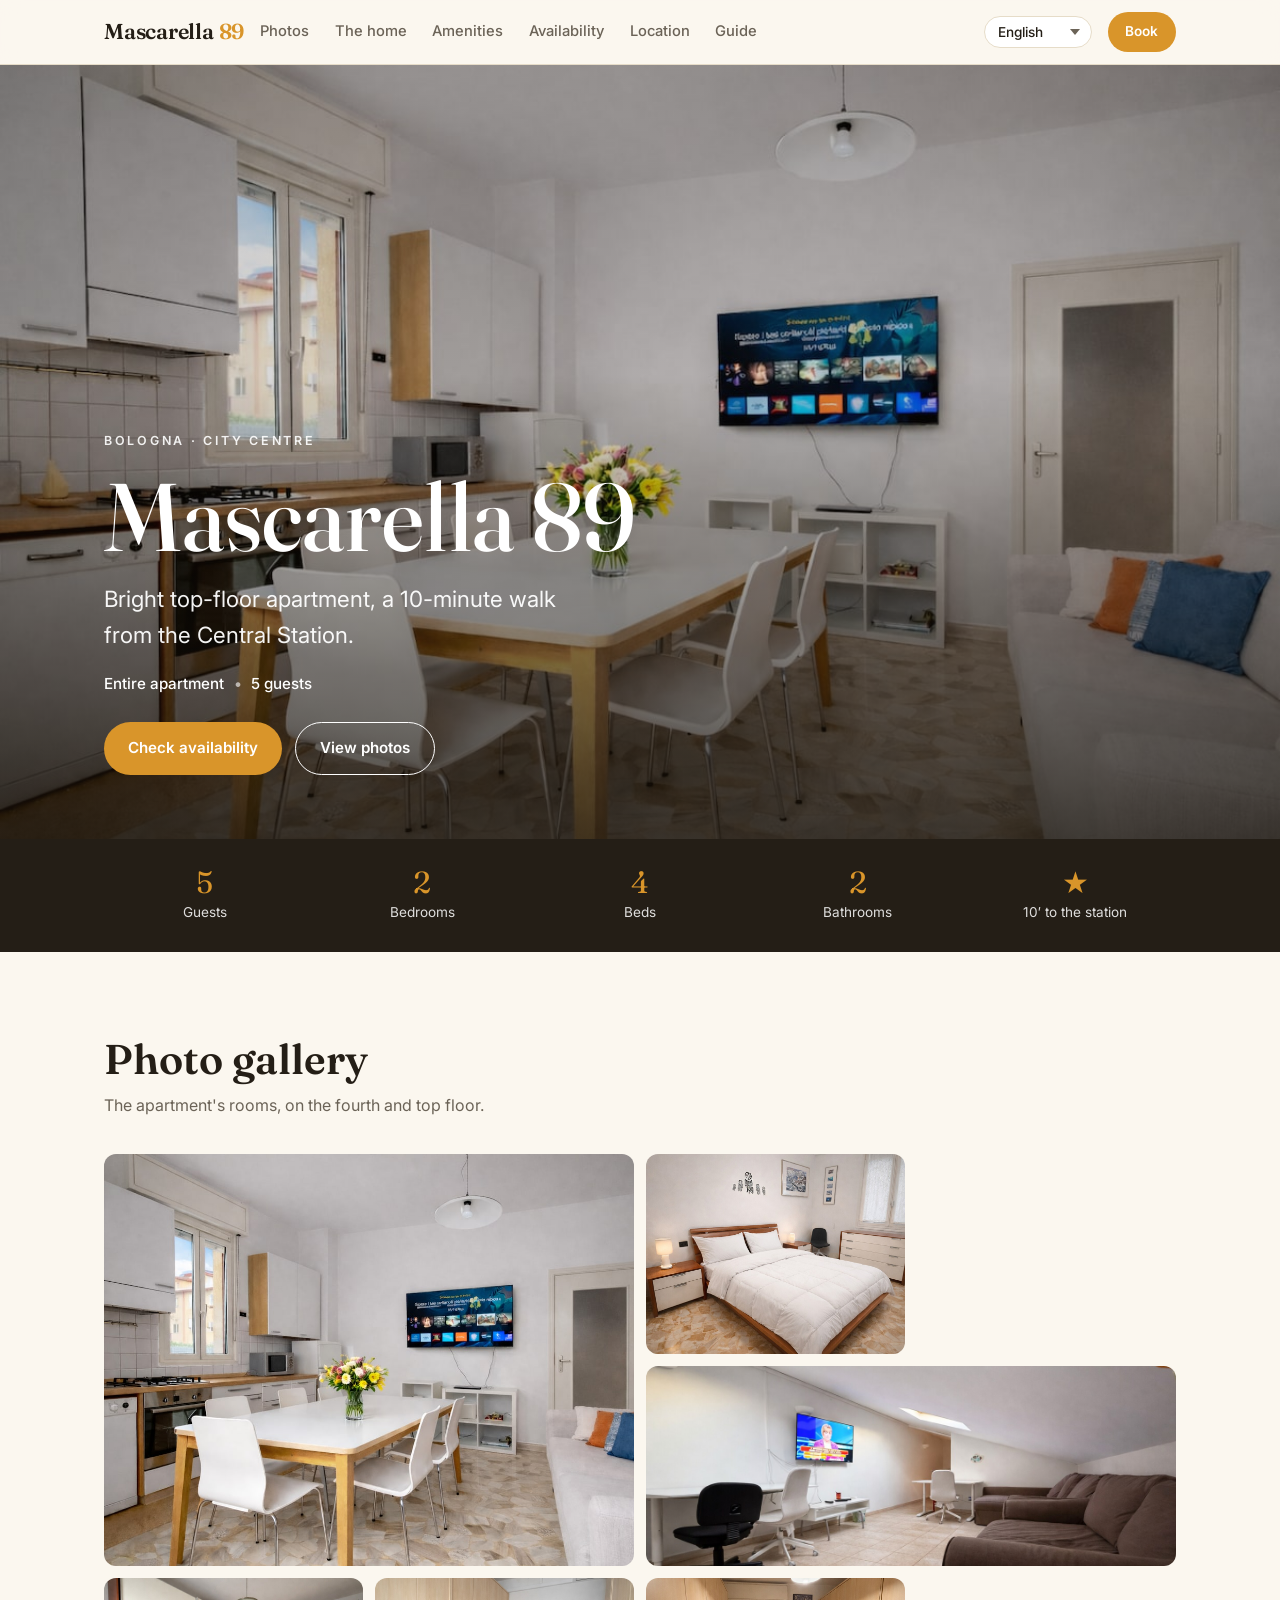
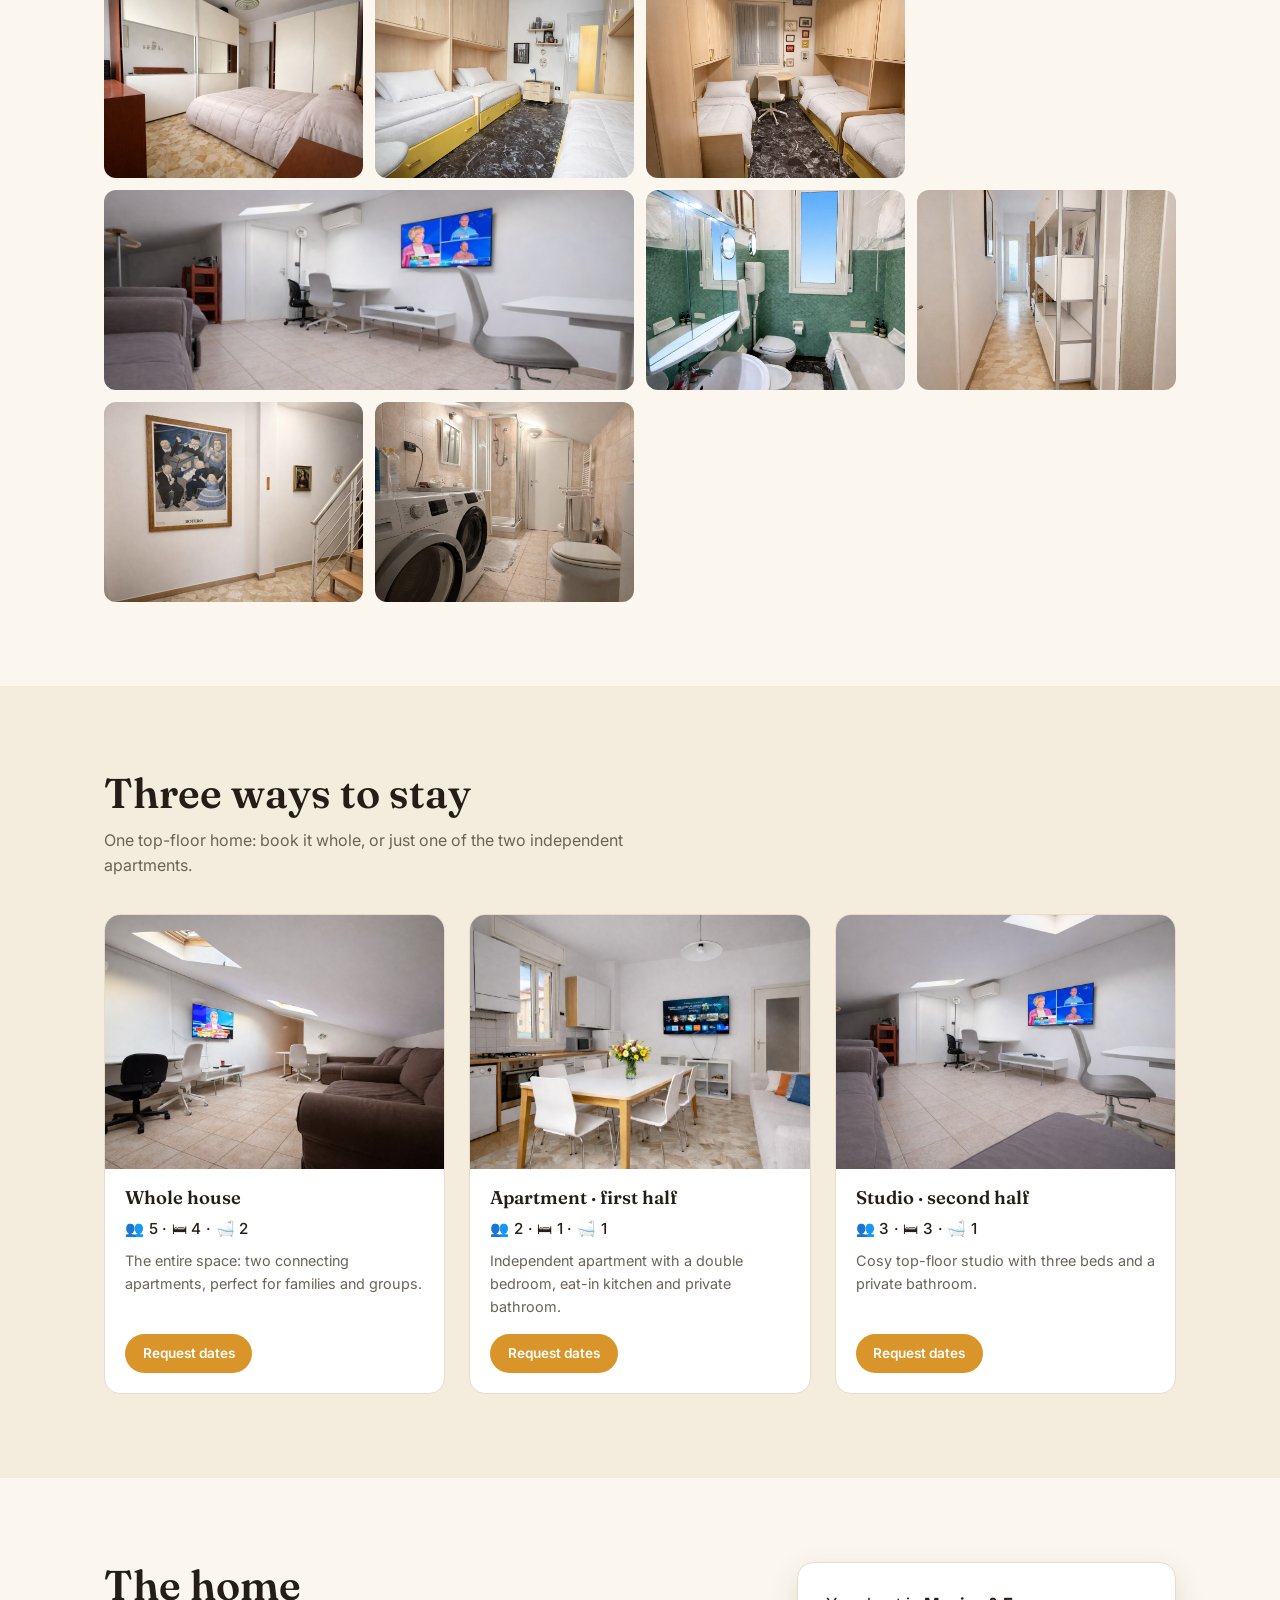
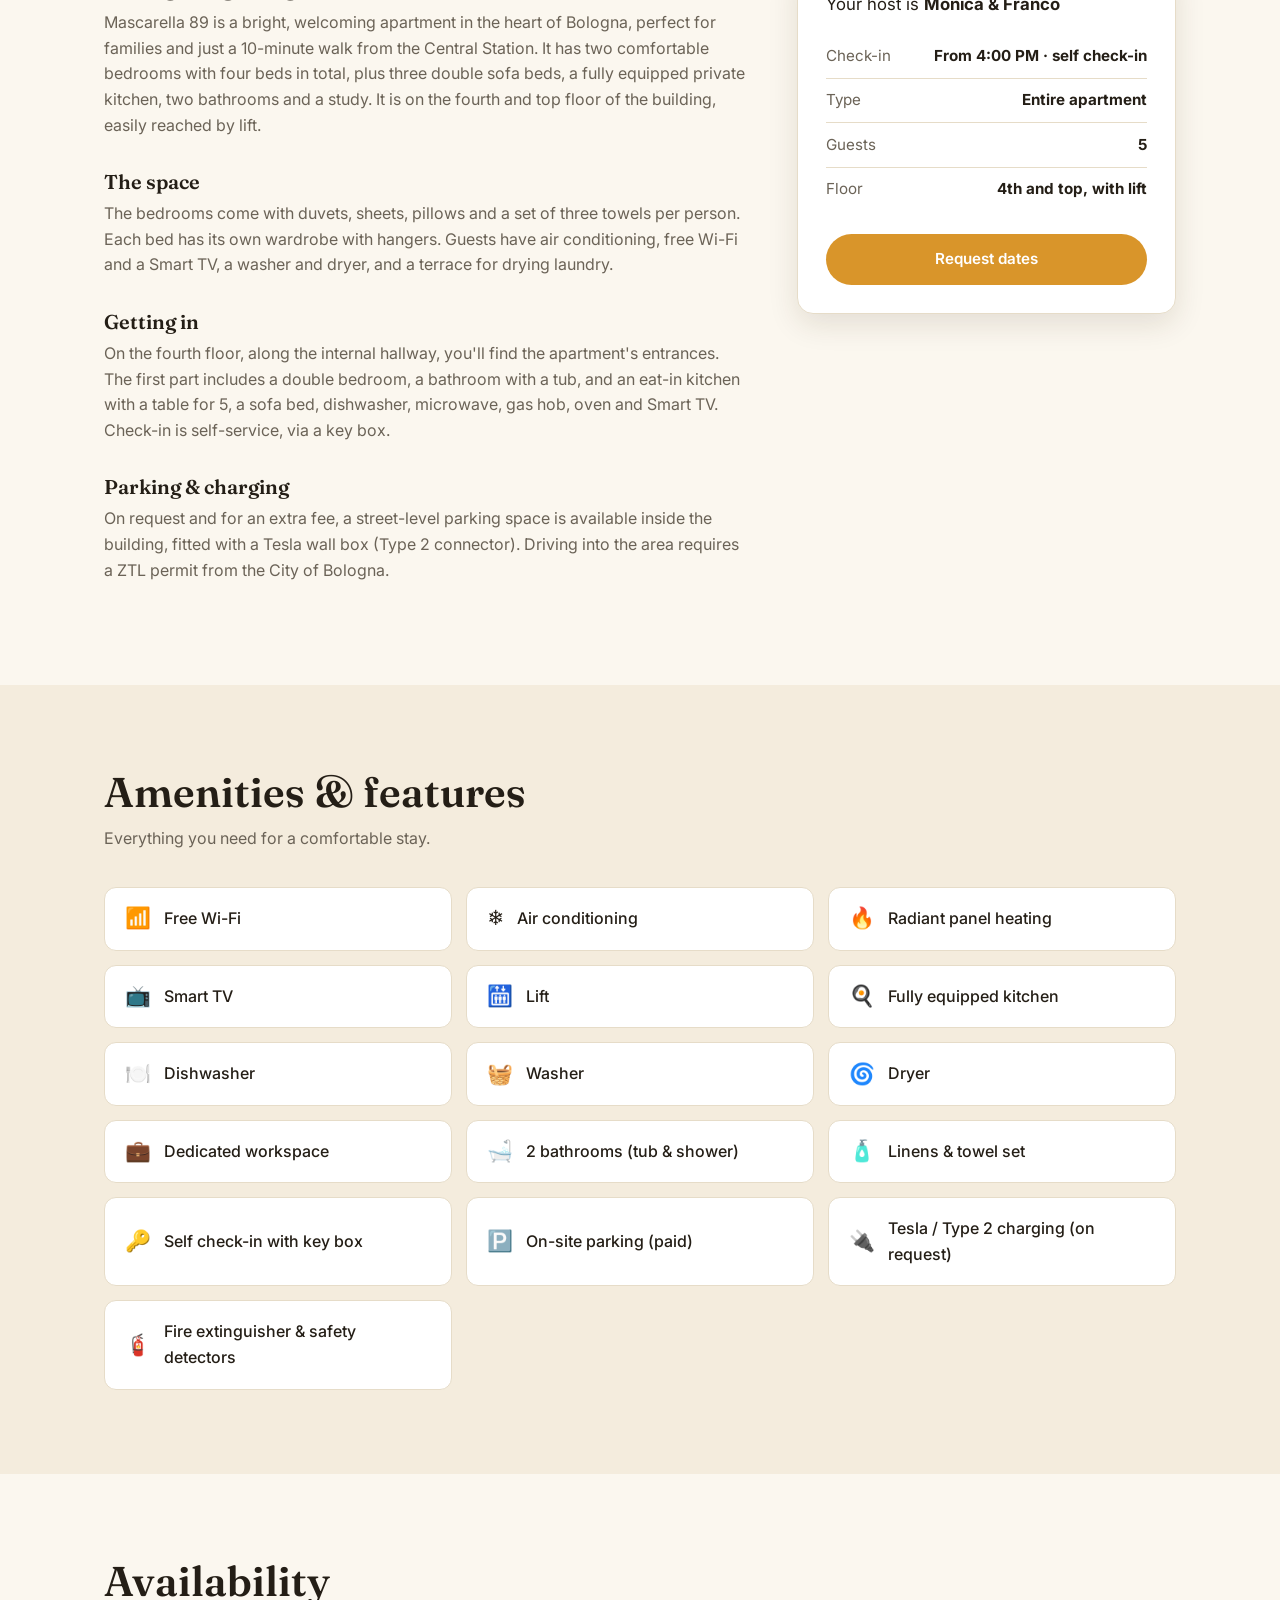
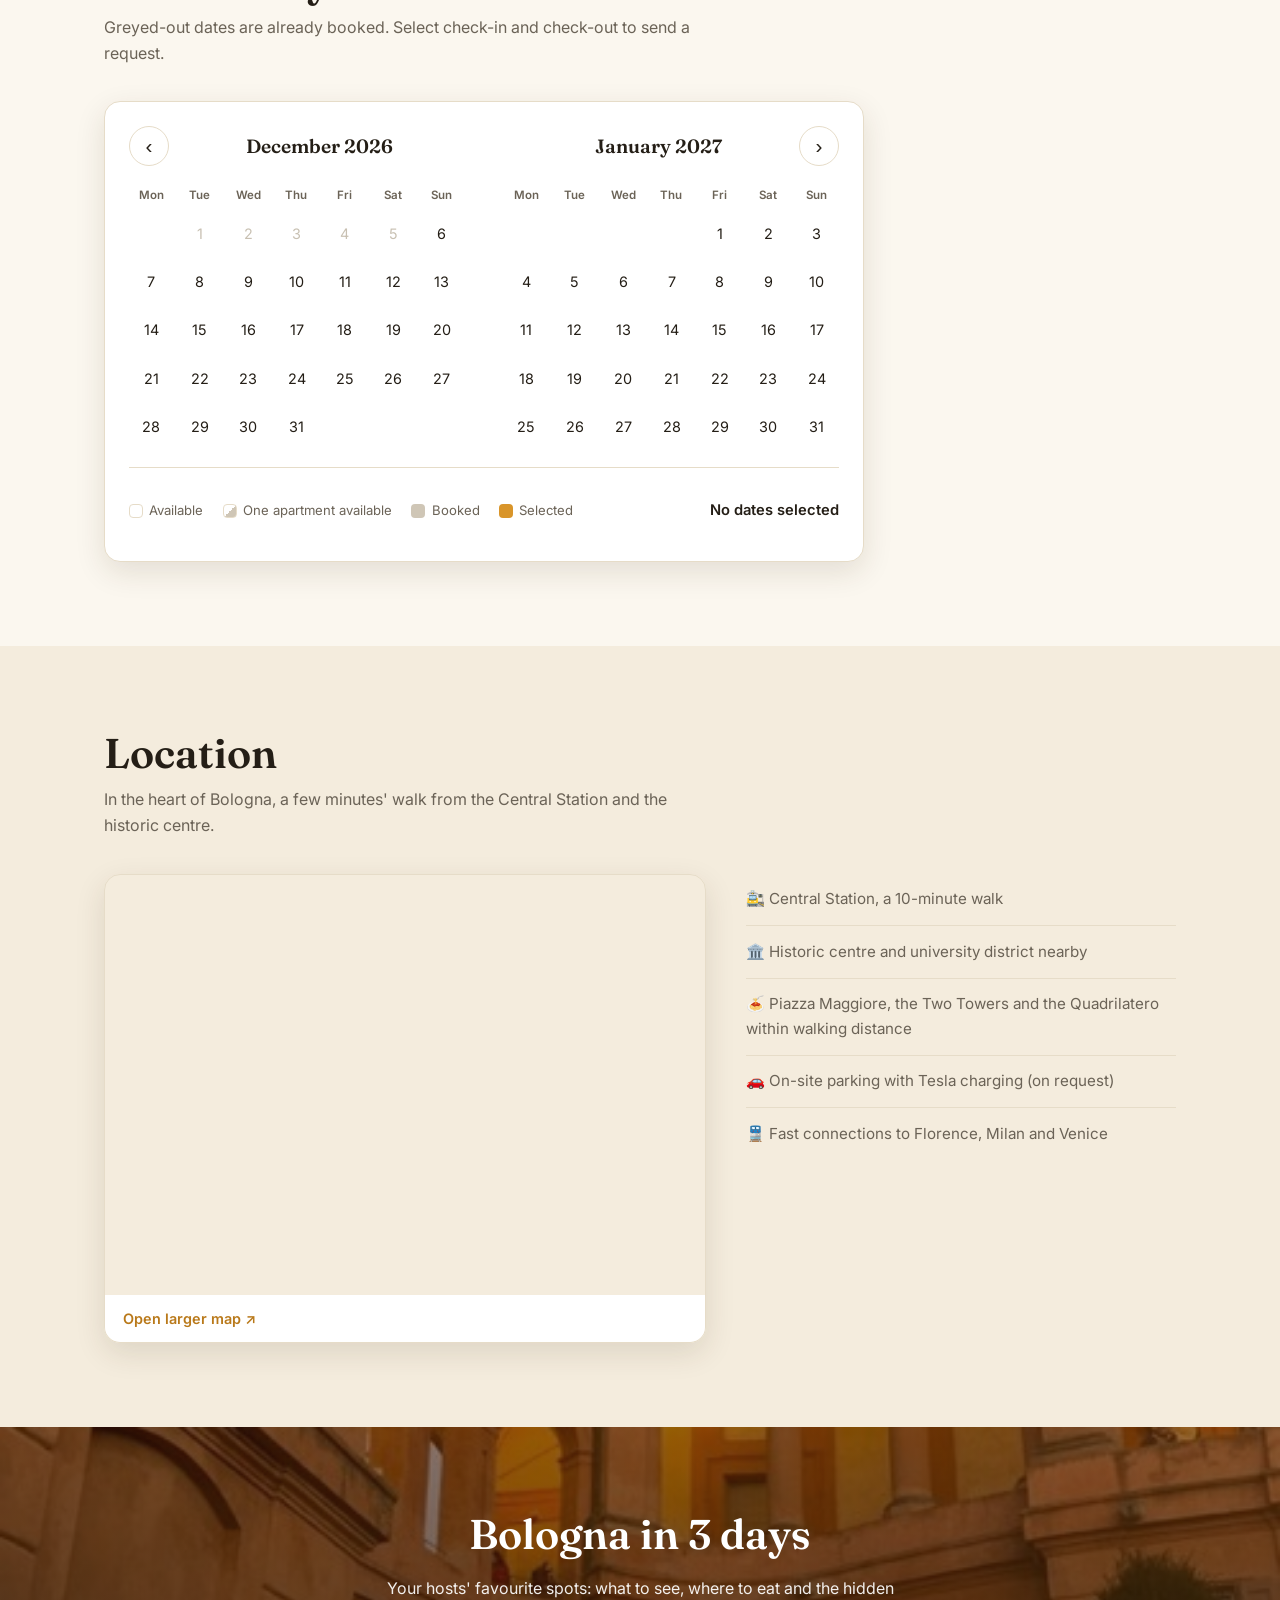
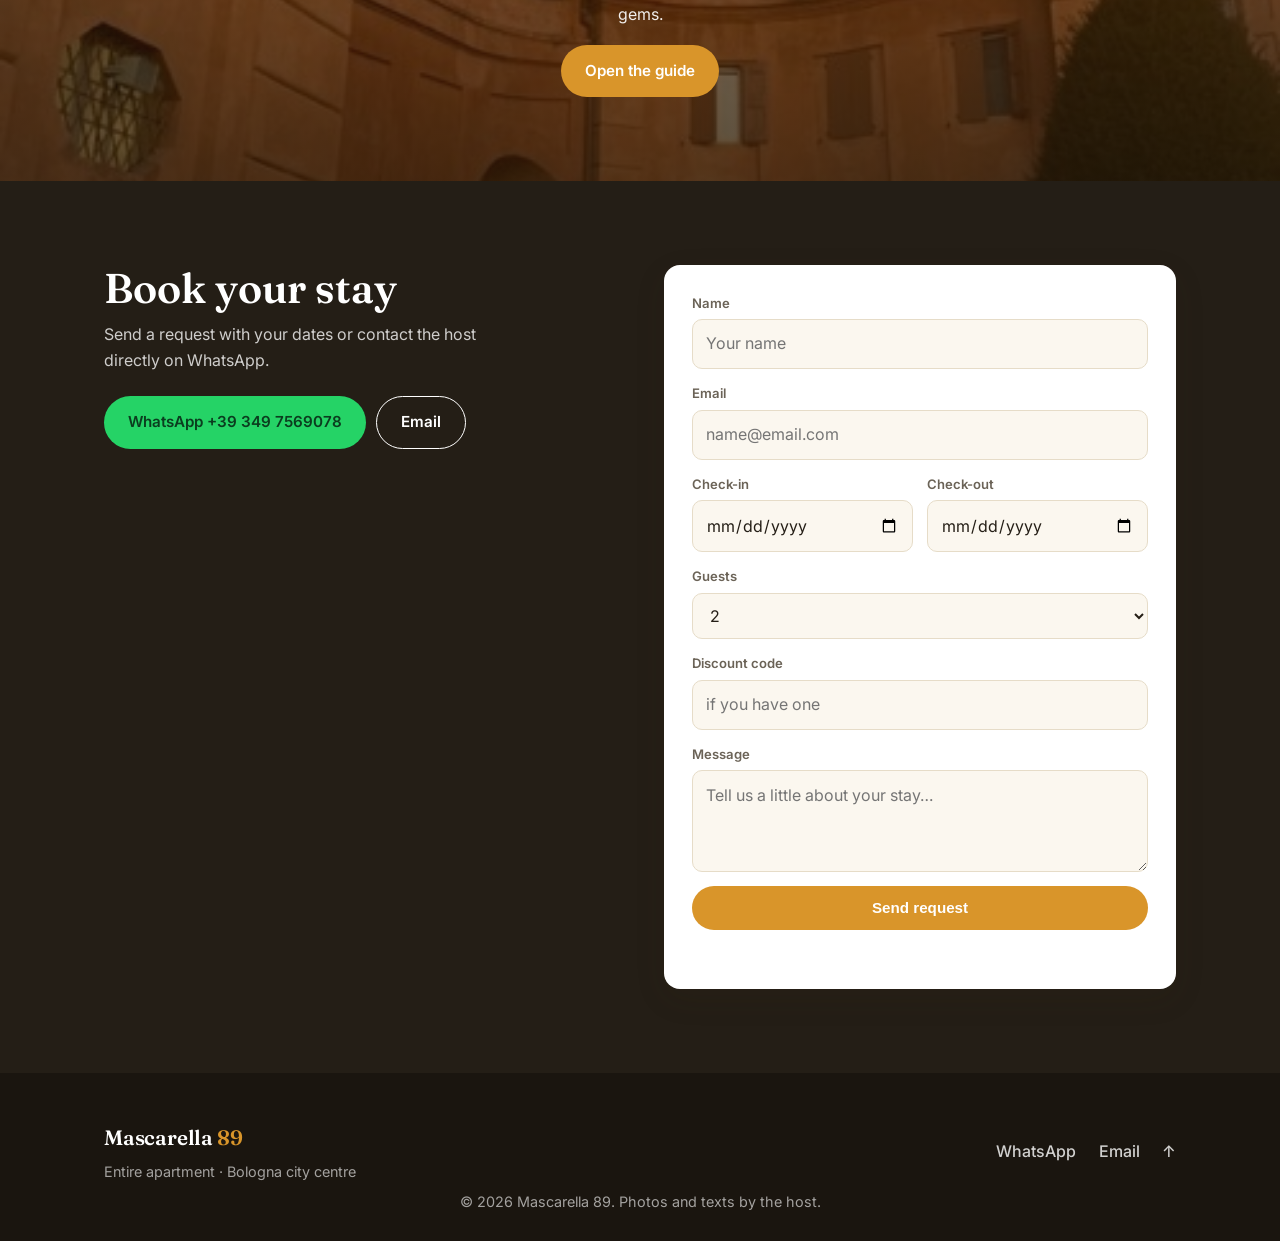
==== index.html @ d4728a20 "Campo codice sconto nel modulo di richiesta I messaggi post-soggiorno e post-cancellazione prometton" ====
<!DOCTYPE html>
<html lang="it">
<head>
  <meta charset="UTF-8" />
  <meta name="viewport" content="width=device-width, initial-scale=1.0" />
  <title>Mascarella 89 — Bologna Centro</title>
  <meta name="description" content="Mascarella 89: appartamento luminoso per 5 ospiti nel centro di Bologna, a 10 minuti a piedi dalla Stazione Centrale. 2 camere, 2 bagni, Wi-Fi, aria condizionata e ascensore." />
  <meta property="og:title" content="Mascarella 89" />
  <meta property="og:description" content="Appartamento luminoso all'ultimo piano nel centro di Bologna, a 10 minuti dalla Stazione Centrale." />
  <meta property="og:image" content="assets/img/photo-07.jpg" />
  <meta property="og:type" content="website" />
  <link rel="preconnect" href="https://fonts.googleapis.com" />
  <link rel="preconnect" href="https://fonts.gstatic.com" crossorigin />
  <link href="https://fonts.googleapis.com/css2?family=Fraunces:opsz,wght@9..144,500;9..144,600&family=Inter:wght@400;500;600&display=swap" rel="stylesheet" />
  <link rel="stylesheet" href="css/style.css" />
</head>
<body>
  <header class="nav" id="top">
    <div class="container nav__inner">
      <a href="#top" class="brand">Mascarella <span>89</span></a>
      <nav class="nav__links">
        <a href="#gallery" data-i18n="nav_photos">Foto</a>
        <a href="#about" data-i18n="nav_about">L'alloggio</a>
        <a href="#amenities" data-i18n="nav_amenities">Servizi</a>
        <a href="#calendar" data-i18n="nav_calendar">Disponibilità</a>
        <a href="#location" data-i18n="nav_location">Dove siamo</a>
        <a href="guide.html" data-i18n="nav_guide">Guida</a>
      </nav>
      <select id="langSelect" class="lang-select" aria-label="Language / Lingua"></select>
      <a href="#book" class="btn btn--small" data-i18n="nav_book">Prenota</a>
    </div>
  </header>

  <section class="hero">
    <div class="hero__media">
      <img src="assets/img/photo-07.jpg" alt="Mascarella 89 — cucina e zona pranzo" />
      <div class="hero__overlay"></div>
    </div>
    <div class="container hero__content">
      <p class="hero__eyebrow" data-i18n="hero_eyebrow">Bologna · Centro</p>
      <h1>Mascarella 89</h1>
      <p class="hero__tagline" data-i18n="hero_tagline">Appartamento luminoso all'ultimo piano, a 10 minuti a piedi dalla Stazione Centrale.</p>
      <div class="hero__meta">
        <span data-i18n="hero_type">Intero appartamento</span>
        <span class="dot">•</span>
        <span data-i18n="hero_guests">5 ospiti</span>
      </div>
      <div class="hero__cta">
        <a href="#book" class="btn" data-i18n="cta1">Verifica disponibilità</a>
        <a href="#gallery" class="btn btn--ghost" data-i18n="cta2">Guarda le foto</a>
      </div>
    </div>
  </section>

  <section class="facts">
    <div class="container facts__grid">
      <div class="fact"><span class="fact__num">5</span><span class="fact__label" data-i18n="f_guests">Ospiti</span></div>
      <div class="fact"><span class="fact__num">2</span><span class="fact__label" data-i18n="f_bedrooms">Camere</span></div>
      <div class="fact"><span class="fact__num">4</span><span class="fact__label" data-i18n="f_beds">Letti</span></div>
      <div class="fact"><span class="fact__num">2</span><span class="fact__label" data-i18n="f_baths">Bagni</span></div>
      <div class="fact"><span class="fact__num">★</span><span class="fact__label" data-i18n="f_highlight">10′ dalla Stazione</span></div>
    </div>
  </section>

  <section id="gallery" class="section">
    <div class="container">
      <h2 class="section__title" data-i18n="gallery_title">Galleria fotografica</h2>
      <p class="section__sub" data-i18n="gallery_sub">Gli ambienti dell'appartamento, al quarto e ultimo piano.</p>
      <div class="gallery" id="galleryGrid"></div>
    </div>
  </section>

  <section id="stays" class="section section--alt">
    <div class="container">
      <h2 class="section__title" data-i18n="stays_title">Tre modi per soggiornare</h2>
      <p class="section__sub" data-i18n="stays_sub">Un'unica casa all'ultimo piano: prenotala intera, oppure solo uno dei due appartamenti indipendenti.</p>
      <div class="stays">
        <article class="stay">
          <div class="stay__media"><img src="assets/img/photo-04.jpg" alt="" loading="lazy" /></div>
          <div class="stay__body">
            <h3 data-i18n="stays_whole_t">Intera casa</h3>
            <p class="stay__specs">👥 5 · 🛏 4 · 🛁 2</p>
            <p class="stay__desc" data-i18n="stays_whole_d">Tutto lo spazio: due appartamenti comunicanti, perfetto per famiglie e gruppi.</p>
            <a class="btn btn--small" href="#book" data-i18n="card_cta">Richiedi le date</a>
          </div>
        </article>
        <article class="stay">
          <div class="stay__media"><img src="assets/img/photo-07.jpg" alt="" loading="lazy" /></div>
          <div class="stay__body">
            <h3 data-i18n="stays_first_t">Appartamento · prima metà</h3>
            <p class="stay__specs">👥 2 · 🛏 1 · 🛁 1</p>
            <p class="stay__desc" data-i18n="stays_first_d">Appartamento indipendente con camera matrimoniale, cucina abitabile e bagno privato.</p>
            <a class="btn btn--small" href="#book" data-i18n="card_cta">Richiedi le date</a>
          </div>
        </article>
        <article class="stay">
          <div class="stay__media"><img src="assets/img/photo-06.jpg" alt="" loading="lazy" /></div>
          <div class="stay__body">
            <h3 data-i18n="stays_second_t">Monolocale · seconda metà</h3>
            <p class="stay__specs">👥 3 · 🛏 3 · 🛁 1</p>
            <p class="stay__desc" data-i18n="stays_second_d">Accogliente monolocale all'ultimo piano con tre letti e bagno privato.</p>
            <a class="btn btn--small" href="#book" data-i18n="card_cta">Richiedi le date</a>
          </div>
        </article>
      </div>
    </div>
  </section>

  <section id="about" class="section">
    <div class="container about">
      <div class="about__text">
        <h2 class="section__title" data-i18n="about_title">L'alloggio</h2>
        <p data-i18n="about_p1">Mascarella 89 è un appartamento luminoso e accogliente nel cuore di Bologna, perfetto per le famiglie e a soli 10 minuti a piedi dalla Stazione Centrale. Dispone di due confortevoli camere da letto, per un totale di quattro posti letto, oltre a tre divani letto matrimoniali, una cucina privata completamente attrezzata, due bagni e uno studio. Si trova al quarto e ultimo piano dell'edificio, facilmente raggiungibile con l'ascensore.</p>
        <h3 data-i18n="about_h2">Lo spazio</h3>
        <p data-i18n="about_p2">Le camere da letto sono dotate di piumoni, lenzuola, cuscini e un set di tre asciugamani a persona. Ogni letto ha il proprio armadio con grucce. Gli ospiti hanno a disposizione aria condizionata, Wi-Fi gratuito e Smart TV, lavatrice e asciugatrice, e una terrazza dove stendere il bucato.</p>
        <h3 data-i18n="about_h3">L'accesso</h3>
        <p data-i18n="about_p3">Al quarto piano, lungo il corridoio interno, si trovano gli ingressi dell'appartamento. La prima parte comprende una camera matrimoniale, un bagno con vasca e una cucina abitabile con tavolo per 5 persone, divano letto, lavastoviglie, microonde, piano cottura a gas, forno e Smart TV. Il check-in è autonomo, tramite cassetta delle chiavi.</p>
        <h3 data-i18n="about_h4">Parcheggio e ricarica</h3>
        <p data-i18n="about_p4">Su richiesta e a costo aggiuntivo è disponibile un posto auto al piano strada all'interno del condominio, dotato di wall box Tesla (connettore Type 2). Per accedere in auto alla zona è necessario il permesso ZTL del Comune di Bologna.</p>
      </div>
      <aside class="about__card">
        <p class="about__host"><span data-i18n="card_host">Il tuo host è</span> <strong>Monica &amp; Franco</strong></p>
        <ul class="about__list">
          <li><span data-i18n="card_checkin_l">Check-in</span><strong data-i18n="card_checkin_v">Dalle 16:00 · self check-in</strong></li>
          <li><span data-i18n="card_type_l">Tipologia</span><strong data-i18n="card_type_v">Intero appartamento</strong></li>
          <li><span data-i18n="card_guests_l">Ospiti</span><strong data-i18n="card_guests_v">5</strong></li>
          <li><span data-i18n="card_floor_l">Piano</span><strong data-i18n="card_floor_v">4° e ultimo, con ascensore</strong></li>
        </ul>
        <a href="#book" class="btn btn--block" data-i18n="card_cta">Richiedi le date</a>
      </aside>
    </div>
  </section>

  <section id="amenities" class="section section--alt">
    <div class="container">
      <h2 class="section__title" data-i18n="am_title">Servizi e dotazioni</h2>
      <p class="section__sub" data-i18n="am_sub">Tutto il necessario per un soggiorno comodo.</p>
      <ul class="amenities" id="amenitiesGrid"></ul>
    </div>
  </section>

  <section id="calendar" class="section">
    <div class="container">
      <h2 class="section__title" data-i18n="cal_title">Disponibilità</h2>
      <p class="section__sub" data-i18n="cal_sub">Le date in grigio sono già occupate. Seleziona check-in e check-out per inviare una richiesta.</p>
      <div class="calendar">
        <div class="calendar__header">
          <button class="cal-nav" id="calPrev" aria-label="Mese precedente">‹</button>
          <div class="cal-month" id="calMonths"></div>
          <button class="cal-nav" id="calNext" aria-label="Mese successivo">›</button>
        </div>
        <div class="cal-grids" id="calGrids"></div>
        <div class="calendar__footer">
          <div class="cal-legend">
            <span><i class="sw sw--free"></i> <span data-i18n="cal_free">Libero</span></span>
            <span><i class="sw sw--partial"></i> <span data-i18n="cal_partial">Un appartamento disponibile</span></span>
            <span><i class="sw sw--busy"></i> <span data-i18n="cal_busy">Occupato</span></span>
            <span><i class="sw sw--sel"></i> <span data-i18n="cal_sel">Selezionato</span></span>
          </div>
          <p class="cal-selection" id="calSelection" data-i18n="cal_none">Nessuna data selezionata</p>
        </div>
      </div>
    </div>
  </section>

  <section id="location" class="section section--alt">
    <div class="container">
      <h2 class="section__title" data-i18n="loc_title">Dove siamo</h2>
      <p class="section__sub" data-i18n="loc_sub">Nel cuore di Bologna, a pochi minuti a piedi dalla Stazione Centrale e dal centro storico.</p>
      <div class="location">
        <div class="location__map">
          <iframe title="Mappa" loading="lazy"
            src="https://www.openstreetmap.org/export/embed.html?bbox=11.3428,44.4965,11.3628,44.5065&amp;layer=mapnik&amp;marker=44.5015%2C11.3528"></iframe>
          <a class="location__maplink" href="https://www.openstreetmap.org/?mlat=44.5015&mlon=11.3528#map=15/44.5015/11.3528" target="_blank" rel="noopener" data-i18n="loc_maplink">Apri mappa più grande ↗</a>
        </div>
        <ul class="location__list" id="locationList"></ul>
      </div>
    </div>
  </section>

  <section class="guide-teaser">
    <img src="assets/img/guide/g11.jpg" alt="Bologna" loading="lazy" />
    <div class="guide-teaser__ov"></div>
    <div class="container guide-teaser__in">
      <h2 class="section__title" data-i18n="guide_t">Bologna in 3 giorni</h2>
      <p data-i18n="guide_d">I posti del cuore dei tuoi host: cosa vedere, dove mangiare e gli angoli nascosti.</p>
      <a class="btn" href="guide.html" data-i18n="guide_cta">Apri la guida</a>
    </div>
  </section>

  <section id="book" class="section section--cta">
    <div class="container book">
      <div class="book__intro">
        <h2 class="section__title" data-i18n="book_title">Prenota il tuo soggiorno</h2>
        <p data-i18n="book_intro">Invia una richiesta con le tue date oppure contatta direttamente l'host su WhatsApp.</p>
        <div class="book__contacts">
          <a class="btn btn--wa" href="https://wa.me/393497569078" target="_blank" rel="noopener">WhatsApp +39 349 7569078</a>
          <a class="btn btn--ghost" href="mailto:info@mascarella89.com" data-i18n="book_email">Email</a>
        </div>
      </div>
      <form class="book__form" id="bookForm">
        <div class="field"><label for="fName" data-i18n="form_name">Nome</label><input id="fName" name="name" type="text" required placeholder="Il tuo nome" data-i18n-ph="form_name_ph" /></div>
        <div class="field"><label for="fEmail" data-i18n="form_email">Email</label><input id="fEmail" name="email" type="email" required placeholder="nome@email.it" data-i18n-ph="form_email_ph" /></div>
        <div class="field field--half"><label for="fIn" data-i18n="form_in">Check-in</label><input id="fIn" name="checkin" type="date" /></div>
        <div class="field field--half"><label for="fOut" data-i18n="form_out">Check-out</label><input id="fOut" name="checkout" type="date" /></div>
        <div class="field"><label for="fGuests" data-i18n="form_guests">Ospiti</label><select id="fGuests" name="guests"><option>1</option><option selected>2</option><option>3</option><option>4</option><option>5</option></select></div>
        <div class="field"><label for="fCoupon" data-i18n="form_coupon">Codice sconto</label><input id="fCoupon" name="coupon" type="text" placeholder="se ne hai uno" data-i18n-ph="form_coupon_ph" autocomplete="off" /></div>
        <div class="field"><label for="fMsg" data-i18n="form_msg">Messaggio</label><textarea id="fMsg" name="message" rows="3" placeholder="Raccontaci qualcosa sul tuo soggiorno…" data-i18n-ph="form_msg_ph"></textarea></div>
        <button type="submit" class="btn btn--block" data-i18n="form_submit">Invia richiesta</button>
        <p class="book__note" id="bookNote"></p>
      </form>
    </div>
  </section>

  <footer class="footer">
    <div class="container footer__inner">
      <div>
        <span class="brand brand--footer">Mascarella <span>89</span></span>
        <p data-i18n="footer_type">Intero appartamento · Bologna Centro</p>
      </div>
      <div class="footer__links">
        <a href="https://wa.me/393497569078" target="_blank" rel="noopener">WhatsApp</a>
        <a href="mailto:info@mascarella89.com" data-i18n="book_email">Email</a>
        <a href="#top" aria-label="Top">↑</a>
      </div>
    </div>
    <p class="footer__legal">© <span id="year"></span> Mascarella 89. <span data-i18n="footer_legal">Foto e testi dell'host.</span></p>
  </footer>

  <div class="lightbox" id="lightbox" hidden>
    <button class="lb-close" id="lbClose" aria-label="Chiudi">×</button>
    <button class="lb-nav lb-prev" id="lbPrev" aria-label="Precedente">‹</button>
    <img id="lbImg" src="" alt="" />
    <button class="lb-nav lb-next" id="lbNext" aria-label="Successiva">›</button>
  </div>

  <script src="js/i18n.js"></script>
  <script src="js/main.js"></script>
</body>
</html>
---- css/style.css ----
:root{
  --ochre:#d9952a;
  --ochre-dark:#b9791a;
  --ink:#241e16;
  --muted:#6b6357;
  --cream:#fbf7ef;
  --cream-2:#f4ecdd;
  --line:#e6dcc8;
  --busy:#cfc6b6;
  --white:#fff;
  --radius:16px;
  --shadow:0 10px 30px rgba(60,45,20,.12);
  --maxw:1120px;
}
*{box-sizing:border-box}
html{scroll-behavior:smooth}
body{
  margin:0;font-family:"Inter",system-ui,sans-serif;color:var(--ink);
  background:var(--cream);line-height:1.6;-webkit-font-smoothing:antialiased;
}
img{max-width:100%;display:block}
a{color:inherit;text-decoration:none}
.container{width:100%;max-width:var(--maxw);margin:0 auto;padding:0 24px}
h1,h2,h3{font-family:"Fraunces",Georgia,serif;font-weight:600;line-height:1.15;margin:0}

/* Buttons */
.btn{
  display:inline-flex;align-items:center;justify-content:center;gap:.5rem;
  background:var(--ochre);color:#fff;font-weight:600;font-size:.95rem;
  padding:.85rem 1.5rem;border-radius:999px;border:0;cursor:pointer;
  transition:transform .15s ease, background .2s ease;
}
.btn:hover{background:var(--ochre-dark);transform:translateY(-1px)}
.btn--ghost{background:transparent;border:1.5px solid #fff;color:#fff}
.btn--ghost:hover{background:rgba(255,255,255,.15)}
.btn--small{padding:.55rem 1.1rem;font-size:.85rem}
.btn--block{width:100%}

/* Nav */
.nav{position:sticky;top:0;z-index:50;background:rgba(251,247,239,.9);
  backdrop-filter:blur(10px);border-bottom:1px solid var(--line)}
.nav__inner{display:flex;align-items:center;justify-content:space-between;height:64px;gap:1rem}
.brand{font-family:"Fraunces",serif;font-weight:600;font-size:1.35rem;letter-spacing:-.01em}
.brand span{color:var(--ochre)}
.nav__links{display:flex;gap:1.6rem;font-size:.92rem;font-weight:500}
.nav__links a{color:var(--muted)}
.nav__links a:hover{color:var(--ink)}

/* Hero */
.hero{position:relative;min-height:86vh;display:flex;align-items:flex-end;color:#fff}
.hero__media,.hero__media img{position:absolute;inset:0;width:100%;height:100%;object-fit:cover}
.hero__overlay{position:absolute;inset:0;
  background:linear-gradient(180deg,rgba(20,15,8,.25)0%,rgba(20,15,8,.15)40%,rgba(20,15,8,.78)100%)}
.hero__content{position:relative;padding-bottom:64px;padding-top:120px}
.hero__eyebrow{text-transform:uppercase;letter-spacing:.22em;font-size:.78rem;font-weight:600;opacity:.9;margin:0 0 .6rem}
.hero h1{font-size:clamp(3rem,9vw,6rem);font-weight:500}
.hero__tagline{font-size:clamp(1.05rem,2.4vw,1.4rem);max-width:36ch;margin:.6rem 0 0;opacity:.95}
.hero__meta{display:flex;flex-wrap:wrap;align-items:center;gap:.6rem;margin:1.2rem 0 1.6rem;font-size:.95rem;font-weight:500}
.hero__meta .dot{opacity:.6}
.hero__cta{display:flex;gap:.8rem;flex-wrap:wrap}

/* Facts */
.facts{background:var(--ink);color:#fff}
.facts__grid{display:flex;flex-wrap:wrap;justify-content:space-between;gap:1rem;padding:28px 24px}
.fact{display:flex;flex-direction:column;align-items:center;flex:1;min-width:90px}
.fact__num{font-family:"Fraunces",serif;font-size:1.9rem;color:var(--ochre);line-height:1}
.fact__label{font-size:.85rem;opacity:.85;margin-top:.3rem;text-align:center}

/* Sections */
.section{padding:84px 0}
.section--alt{background:var(--cream-2)}
.section--cta{background:var(--ink);color:#fff}
.section__title{font-size:clamp(1.8rem,4vw,2.6rem)}
.section__sub{color:var(--muted);margin:.6rem 0 2.2rem;max-width:60ch}
.section--cta .section__sub{color:rgba(255,255,255,.75)}

/* Gallery */
.gallery{display:grid;grid-template-columns:repeat(4,1fr);grid-auto-rows:200px;gap:12px}
.gallery figure{margin:0;overflow:hidden;border-radius:12px;cursor:pointer;position:relative;background:var(--cream-2)}
.gallery img{width:100%;height:100%;object-fit:cover;transition:transform .5s ease}
.gallery figure:hover img{transform:scale(1.06)}
.gallery .g-big{grid-column:span 2;grid-row:span 2}
.gallery .g-wide{grid-column:span 2}

/* About */
.about{display:grid;grid-template-columns:1.7fr 1fr;gap:48px;align-items:start}
.about__text p{color:var(--muted);margin:0 0 1.1rem}
.about__text h3{margin:2rem 0 .5rem;font-size:1.25rem}
.about__card{background:#fff;border:1px solid var(--line);border-radius:var(--radius);
  padding:28px;box-shadow:var(--shadow);position:sticky;top:88px}
.about__host{margin:0 0 1rem;font-size:1.05rem}
.about__list{list-style:none;margin:0 0 1.4rem;padding:0}
.about__list li{display:flex;justify-content:space-between;gap:1rem;padding:.6rem 0;border-bottom:1px solid var(--line);font-size:.95rem}
.about__list li span{color:var(--muted)}
.about__list li:last-child{border-bottom:0}

/* Amenities */
.amenities{list-style:none;margin:0;padding:0;display:grid;grid-template-columns:repeat(3,1fr);gap:14px}
.amenities li{background:#fff;border:1px solid var(--line);border-radius:12px;padding:18px 20px;
  display:flex;align-items:center;gap:.8rem;font-weight:500}
.amenities li .ic{font-size:1.3rem;line-height:1}

/* Calendar */
.calendar{background:#fff;border:1px solid var(--line);border-radius:var(--radius);
  box-shadow:var(--shadow);max-width:760px;padding:24px}
.calendar__header{display:flex;align-items:center;justify-content:space-between;margin-bottom:14px}
.cal-month{display:flex;gap:48px;font-family:"Fraunces",serif;font-size:1.2rem;font-weight:600;flex:1;justify-content:space-around}
.cal-nav{width:40px;height:40px;border-radius:50%;border:1px solid var(--line);background:#fff;
  font-size:1.3rem;cursor:pointer;color:var(--ink);transition:background .2s}
.cal-nav:hover{background:var(--cream-2)}
.cal-grids{display:grid;grid-template-columns:1fr 1fr;gap:40px}
.cal-grid{}
.cal-grid h4{display:none}
.cal-week,.cal-days{display:grid;grid-template-columns:repeat(7,1fr);gap:4px}
.cal-week span{text-align:center;font-size:.72rem;color:var(--muted);font-weight:600;padding:6px 0}
.cal-day{aspect-ratio:1;display:flex;align-items:center;justify-content:center;font-size:.9rem;
  border-radius:9px;cursor:pointer;border:1px solid transparent;transition:background .15s}
.cal-day.empty{cursor:default}
.cal-day.free:hover{background:var(--cream-2)}
.cal-day.busy{color:#a59c8c;background:var(--busy);cursor:not-allowed;text-decoration:line-through}
.cal-day.past{color:#c8c0b2;cursor:not-allowed}
.cal-day.sel{background:var(--ochre);color:#fff;font-weight:600}
.cal-day.inrange{background:rgba(217,149,42,.18)}
.calendar__footer{display:flex;flex-wrap:wrap;gap:1rem;justify-content:space-between;align-items:center;
  margin-top:18px;padding-top:16px;border-top:1px solid var(--line)}
.cal-legend{display:flex;gap:1.2rem;font-size:.82rem;color:var(--muted)}
.cal-legend span{display:flex;align-items:center;gap:.4rem}
.sw{width:14px;height:14px;border-radius:4px;display:inline-block}
.sw--free{background:#fff;border:1px solid var(--line)}
.sw--busy{background:var(--busy)}
.sw--sel{background:var(--ochre)}
.cal-selection{font-weight:600;font-size:.92rem}

/* Booking badge (hero) */
.bk-badge{display:inline-flex;align-items:center;gap:.45rem;font-weight:600}
.bk-badge b{background:#003b95;color:#fff;border-radius:6px 6px 6px 0;padding:.15rem .45rem;font-size:.9rem;line-height:1.2}

/* Reviews */
.reviews{display:grid;grid-template-columns:300px 1fr;gap:48px;align-items:center;
  background:#fff;border:1px solid var(--line);border-radius:var(--radius);box-shadow:var(--shadow);padding:36px}
.reviews__score{text-align:center}
.bk-score{display:inline-block;background:#003b95;color:#fff;font-family:"Fraunces",serif;
  font-size:2.6rem;font-weight:600;padding:.4rem 1.1rem;border-radius:12px 12px 12px 0;line-height:1}
.reviews__label{color:var(--muted);margin:1rem 0 1.4rem}
.reviews__label strong{color:var(--ink);font-size:1.1rem}
.btn--book{background:#003b95}
.btn--book:hover{background:#002d72}
.reviews__bars{list-style:none;margin:0;padding:0;display:grid;grid-template-columns:1fr 1fr;gap:14px 32px}
.reviews__bars li{display:grid;grid-template-columns:1fr 56px;align-items:center;gap:.4rem .8rem;font-size:.9rem}
.reviews__bars li span{grid-column:1;color:var(--muted)}
.reviews__bars li i{grid-column:1;height:8px;background:var(--cream-2);border-radius:99px;overflow:hidden;display:block}
.reviews__bars li i b{display:block;height:100%;background:var(--ochre);border-radius:99px}
.reviews__bars li em{grid-column:2;grid-row:1/3;font-style:normal;font-weight:600;text-align:right;font-size:1rem}

/* Location */
.location{display:grid;grid-template-columns:1.4fr 1fr;gap:40px;align-items:start}
.location__map{border-radius:var(--radius);overflow:hidden;border:1px solid var(--line);box-shadow:var(--shadow)}
.location__map iframe{width:100%;height:420px;border:0;display:block}
.location__maplink{display:block;padding:12px 18px;background:#fff;font-weight:600;font-size:.9rem;color:var(--ochre-dark)}
.location__list{list-style:none;margin:0;padding:0}
.location__list li{padding:.85rem 0;border-bottom:1px solid var(--line);color:var(--muted);font-size:.95rem}
.location__list li:last-child{border-bottom:0}

/* Book */
.book{display:grid;grid-template-columns:1fr 1fr;gap:48px;align-items:start}
.book__intro p{color:rgba(255,255,255,.78);margin:.6rem 0 1.4rem;max-width:42ch}
.book__contacts{display:flex;flex-wrap:wrap;gap:.6rem;margin-bottom:1rem}
.btn--wa{background:#25d366;color:#0b3d1f}
.btn--wa:hover{background:#1fb957}
.book__form{background:#fff;color:var(--ink);border-radius:var(--radius);padding:28px;
  display:grid;grid-template-columns:1fr 1fr;gap:14px;box-shadow:var(--shadow)}
.field{display:flex;flex-direction:column;grid-column:span 2}
.field--half{grid-column:span 1}
.field label{font-size:.82rem;font-weight:600;margin-bottom:.35rem;color:var(--muted)}
.field input,.field select,.field textarea{
  font:inherit;padding:.7rem .8rem;border:1px solid var(--line);border-radius:10px;background:var(--cream);color:var(--ink)}
.field input:focus,.field select:focus,.field textarea:focus{outline:2px solid var(--ochre);border-color:var(--ochre)}
.book__form .btn{grid-column:span 2}
.book__note{grid-column:span 2;font-size:.85rem;color:var(--muted);margin:.2rem 0 0;text-align:center;min-height:1em}

/* Footer */
.footer{background:#1a150f;color:#fff;padding:48px 0 28px}
.footer__inner{display:flex;justify-content:space-between;flex-wrap:wrap;gap:1.4rem;align-items:center}
.footer p{color:rgba(255,255,255,.6);margin:.4rem 0 0;font-size:.9rem}
.brand--footer{color:#fff;font-size:1.3rem}
.footer__links{display:flex;gap:1.4rem;font-weight:500}
.footer__links a{color:rgba(255,255,255,.8)}
.footer__legal{text-align:center;color:rgba(255,255,255,.4);font-size:.8rem;margin:32px 0 0}

/* Lightbox */
.lightbox{position:fixed;inset:0;z-index:100;background:rgba(15,12,8,.94);
  display:flex;align-items:center;justify-content:center}
.lightbox[hidden]{display:none}
.lightbox img{max-width:90vw;max-height:86vh;border-radius:8px;box-shadow:0 20px 60px rgba(0,0,0,.5)}
.lb-close{position:absolute;top:20px;right:26px;background:none;border:0;color:#fff;font-size:2.4rem;cursor:pointer;line-height:1}
.lb-nav{position:absolute;top:50%;transform:translateY(-50%);background:rgba(255,255,255,.12);
  border:0;color:#fff;font-size:2rem;width:56px;height:56px;border-radius:50%;cursor:pointer}
.lb-nav:hover{background:rgba(255,255,255,.25)}
.lb-prev{left:24px}.lb-next{right:24px}

/* Responsive */
@media(max-width:900px){
  .nav__links{display:none}
  .about,.location,.book,.reviews{grid-template-columns:1fr}
  .reviews__bars{grid-template-columns:1fr}
  .about__card{position:static}
  .amenities{grid-template-columns:repeat(2,1fr)}
  .cal-grids{grid-template-columns:1fr}
  .cal-month{justify-content:center;gap:0}
  .cal-month span:nth-child(2){display:none}
  .gallery{grid-template-columns:repeat(2,1fr);grid-auto-rows:160px}
  .gallery .g-big{grid-column:span 2;grid-row:span 1}
}
@media(max-width:540px){
  .section{padding:60px 0}
  .amenities{grid-template-columns:1fr}
  .book__form{grid-template-columns:1fr}
  .field--half{grid-column:span 2}
  .facts__grid{gap:.5rem}
  .fact{min-width:60px}
}

/* ===== Selettore lingua ===== */
.lang-select{
  font-family:"Inter",system-ui,sans-serif;font-size:.85rem;font-weight:500;
  color:var(--ink);background-color:var(--white);border:1px solid var(--line);
  border-radius:999px;padding:.42rem 1.7rem .42rem .8rem;cursor:pointer;line-height:1.2;
  -webkit-appearance:none;appearance:none;margin-left:auto;
  background-image:url("data:image/svg+xml,%3Csvg xmlns='http://www.w3.org/2000/svg' width='10' height='6'%3E%3Cpath fill='%236b6357' d='M0 0l5 6 5-6z'/%3E%3C/svg%3E");
  background-repeat:no-repeat;background-position:right .65rem center;
}
.lang-select:hover{border-color:var(--ochre)}

/* ===== RTL (arabo) ===== */
[dir="rtl"] .lang-select{background-position:left .65rem center;padding:.42rem .8rem .42rem 1.7rem;margin-left:0;margin-right:auto}
[dir="rtl"] .hero__content,[dir="rtl"] .about__text,[dir="rtl"] .section__title,[dir="rtl"] .section__sub{text-align:right}
[dir="rtl"] .hero__cta,[dir="rtl"] .hero__meta,[dir="rtl"] .book__contacts{flex-direction:row-reverse}
[dir="rtl"] .about__list li span{direction:rtl}

/* ===== Tre modi per soggiornare ===== */
.stays{display:grid;grid-template-columns:repeat(3,1fr);gap:24px;margin-top:28px}
.stay{display:flex;flex-direction:column;background:var(--white);border:1px solid var(--line);
  border-radius:var(--radius);overflow:hidden;transition:transform .2s,box-shadow .2s}
.stay:hover{transform:translateY(-3px);box-shadow:var(--shadow)}
.stay__media{aspect-ratio:4/3;overflow:hidden;background:var(--cream-2)}
.stay__media img{width:100%;height:100%;object-fit:cover;display:block}
.stay__body{display:flex;flex-direction:column;gap:.5rem;padding:18px 20px 20px;flex:1}
.stay__body h3{font-size:1.15rem}
.stay__specs{font-size:.95rem;font-weight:500;margin:0;letter-spacing:.02em}
.stay__desc{font-size:.9rem;color:var(--muted);margin:0;flex:1}
.stay .btn{align-self:flex-start;margin-top:8px}
@media (max-width:860px){.stays{grid-template-columns:1fr;max-width:430px;margin-left:auto;margin-right:auto}}
[dir="rtl"] .stay__body{text-align:right}
[dir="rtl"] .stay .btn{align-self:flex-end}

/* ===== Calendario: stato "parziale" (un appartamento ancora libero) ===== */
.sw--partial{background:linear-gradient(135deg,#fff 0 50%,var(--busy) 50% 100%);border:1px solid var(--line)}
.cal-day.partial,
.cal-day.partial:hover{background:linear-gradient(135deg,#fff 0 55%,var(--busy) 55% 100%)}
.cal-day.partial.sel{background:var(--ochre);color:#fff}

/* ===== Teaser guida (homepage) ===== */
.guide-teaser{position:relative;color:#fff;text-align:center}
.guide-teaser img{position:absolute;inset:0;width:100%;height:100%;object-fit:cover}
.guide-teaser__ov{position:absolute;inset:0;background:linear-gradient(180deg,rgba(20,15,8,.45),rgba(20,15,8,.7))}
.guide-teaser__in{position:relative;padding:84px 24px;display:flex;flex-direction:column;align-items:center;gap:1.1rem}
.guide-teaser__in p{color:rgba(255,255,255,.92);max-width:52ch;margin:0}
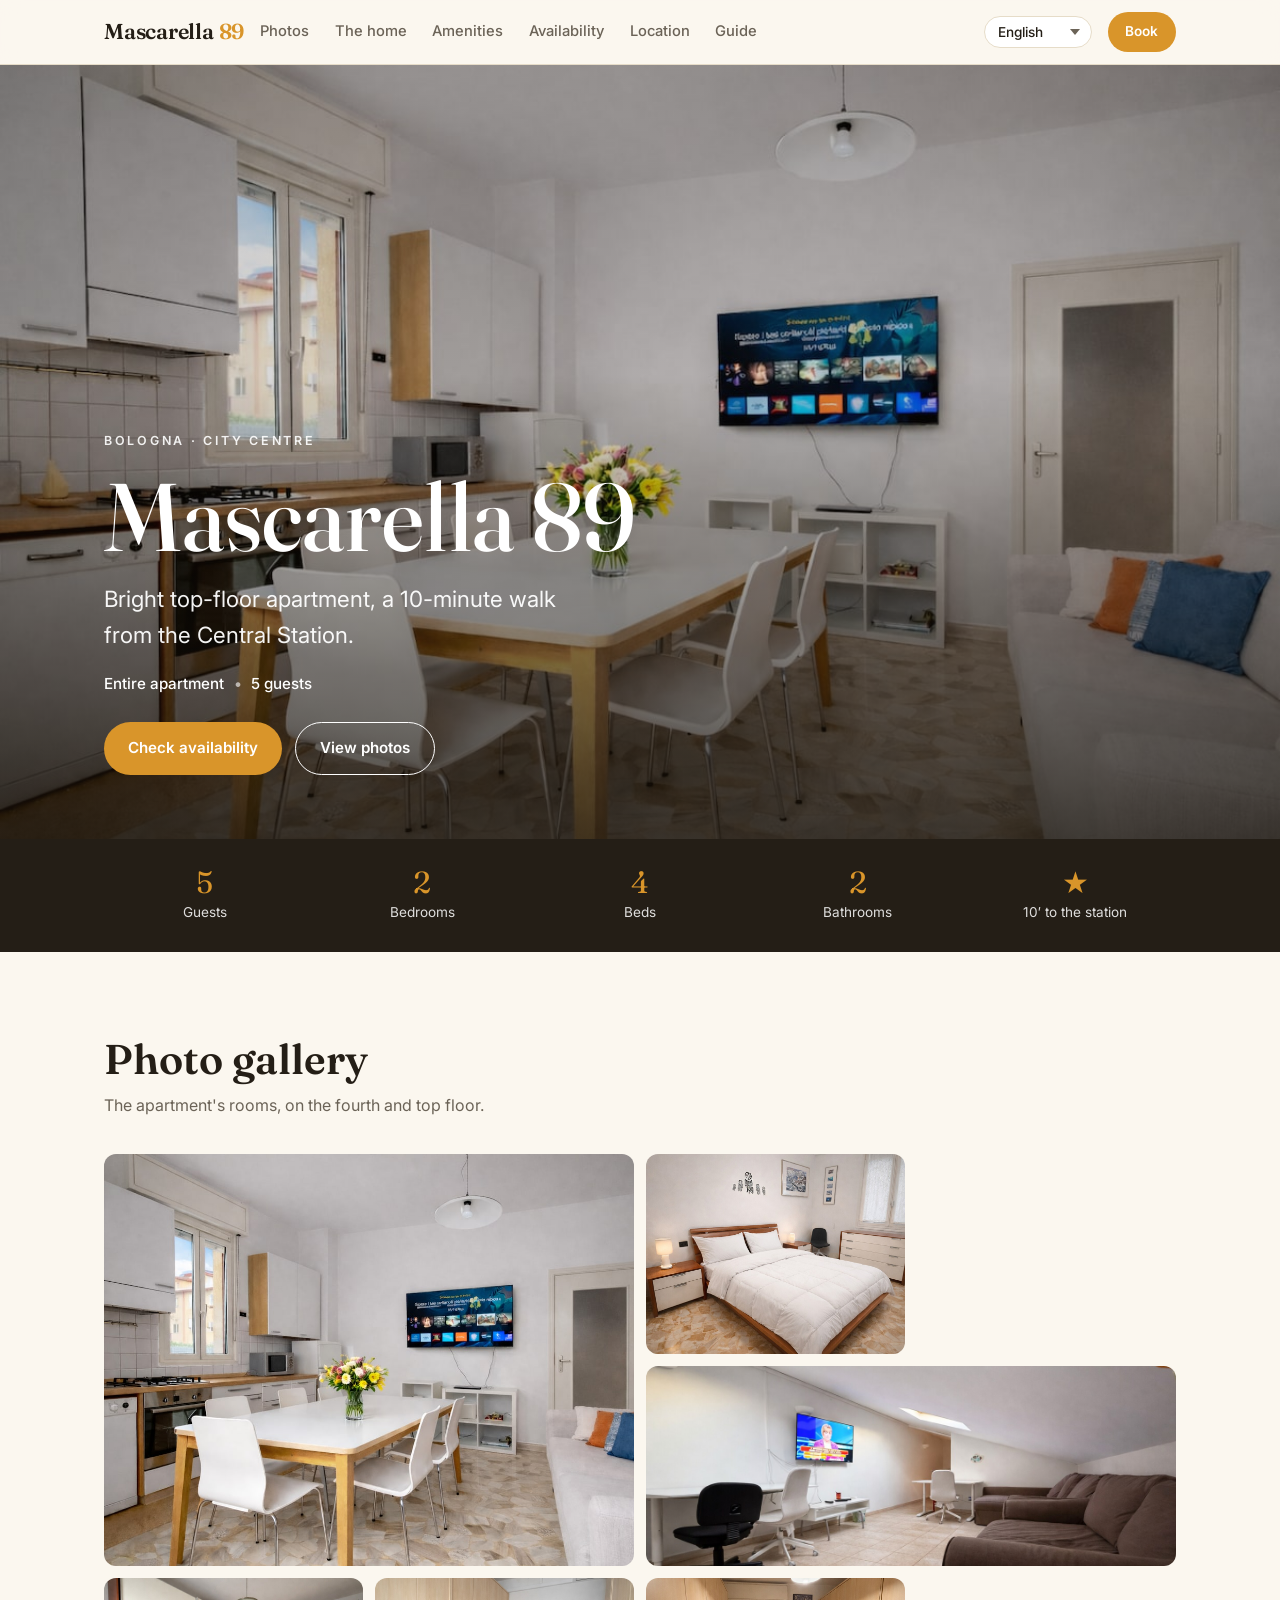
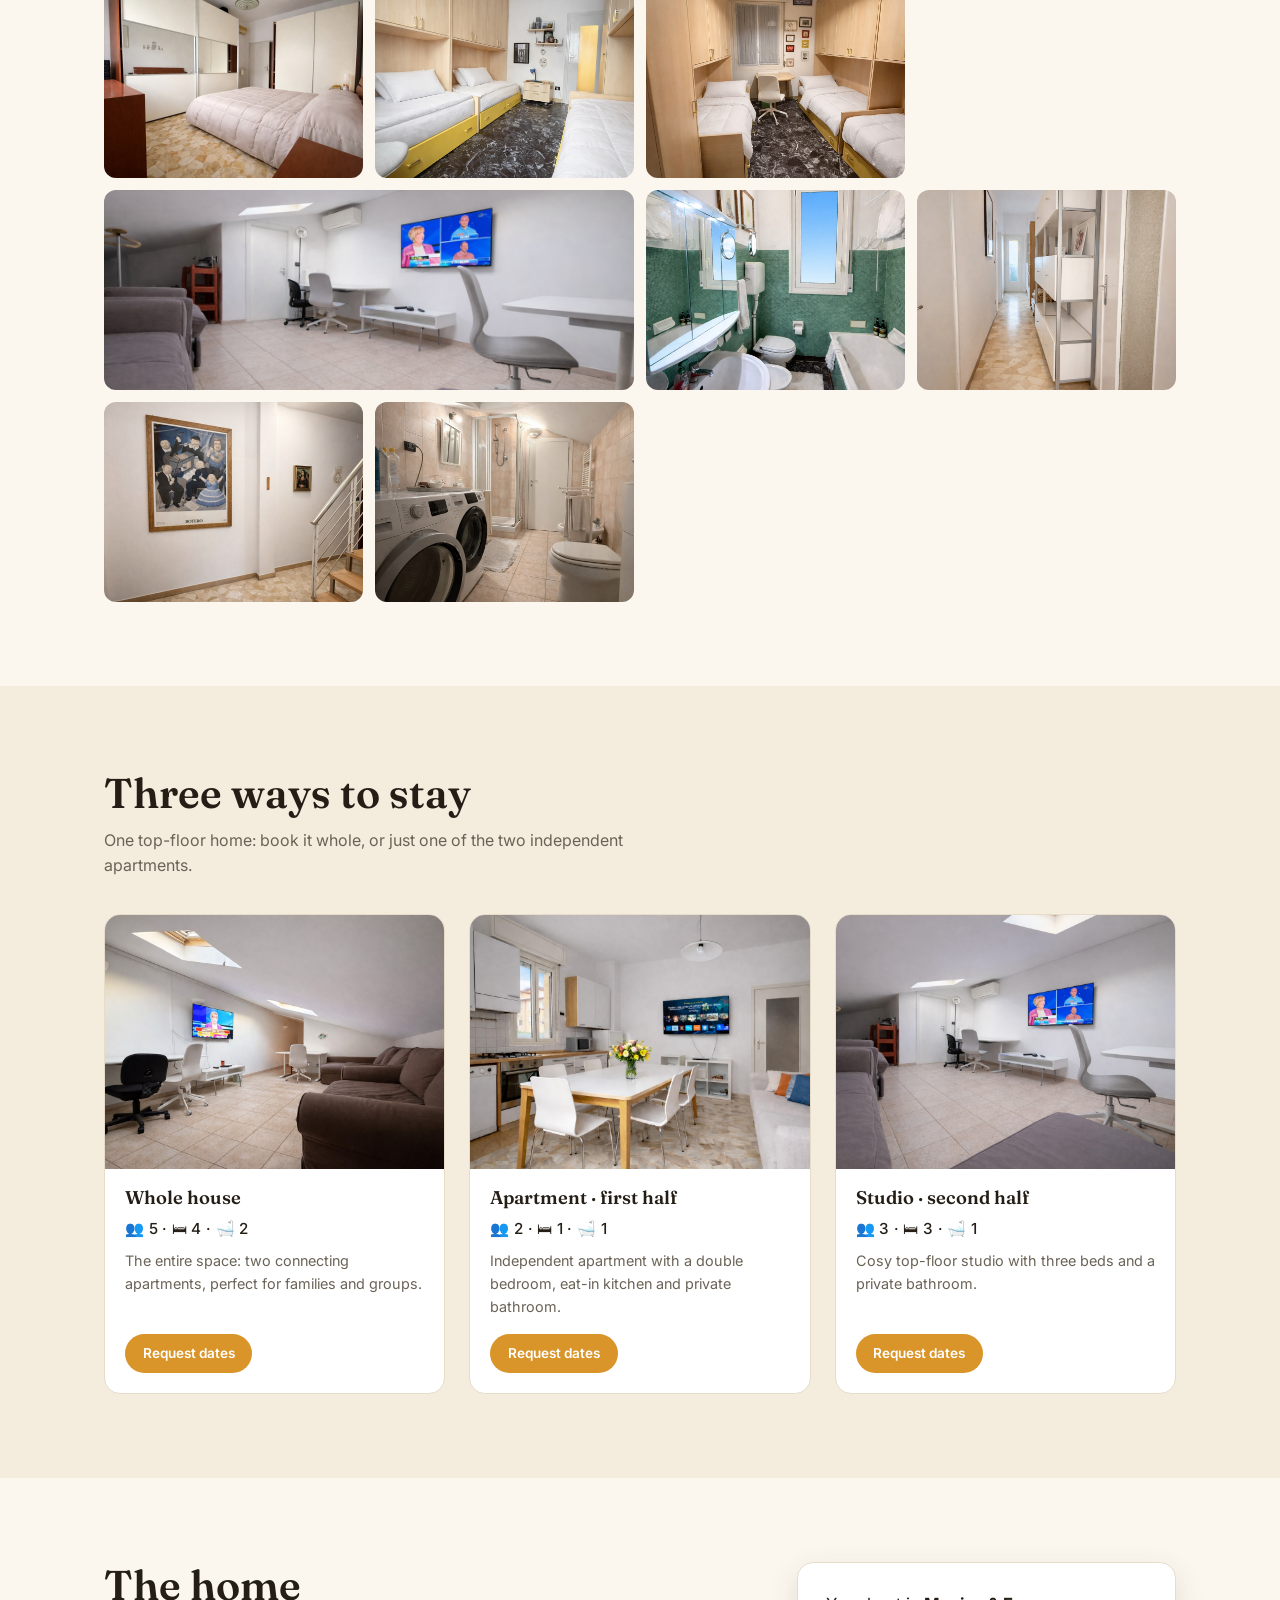
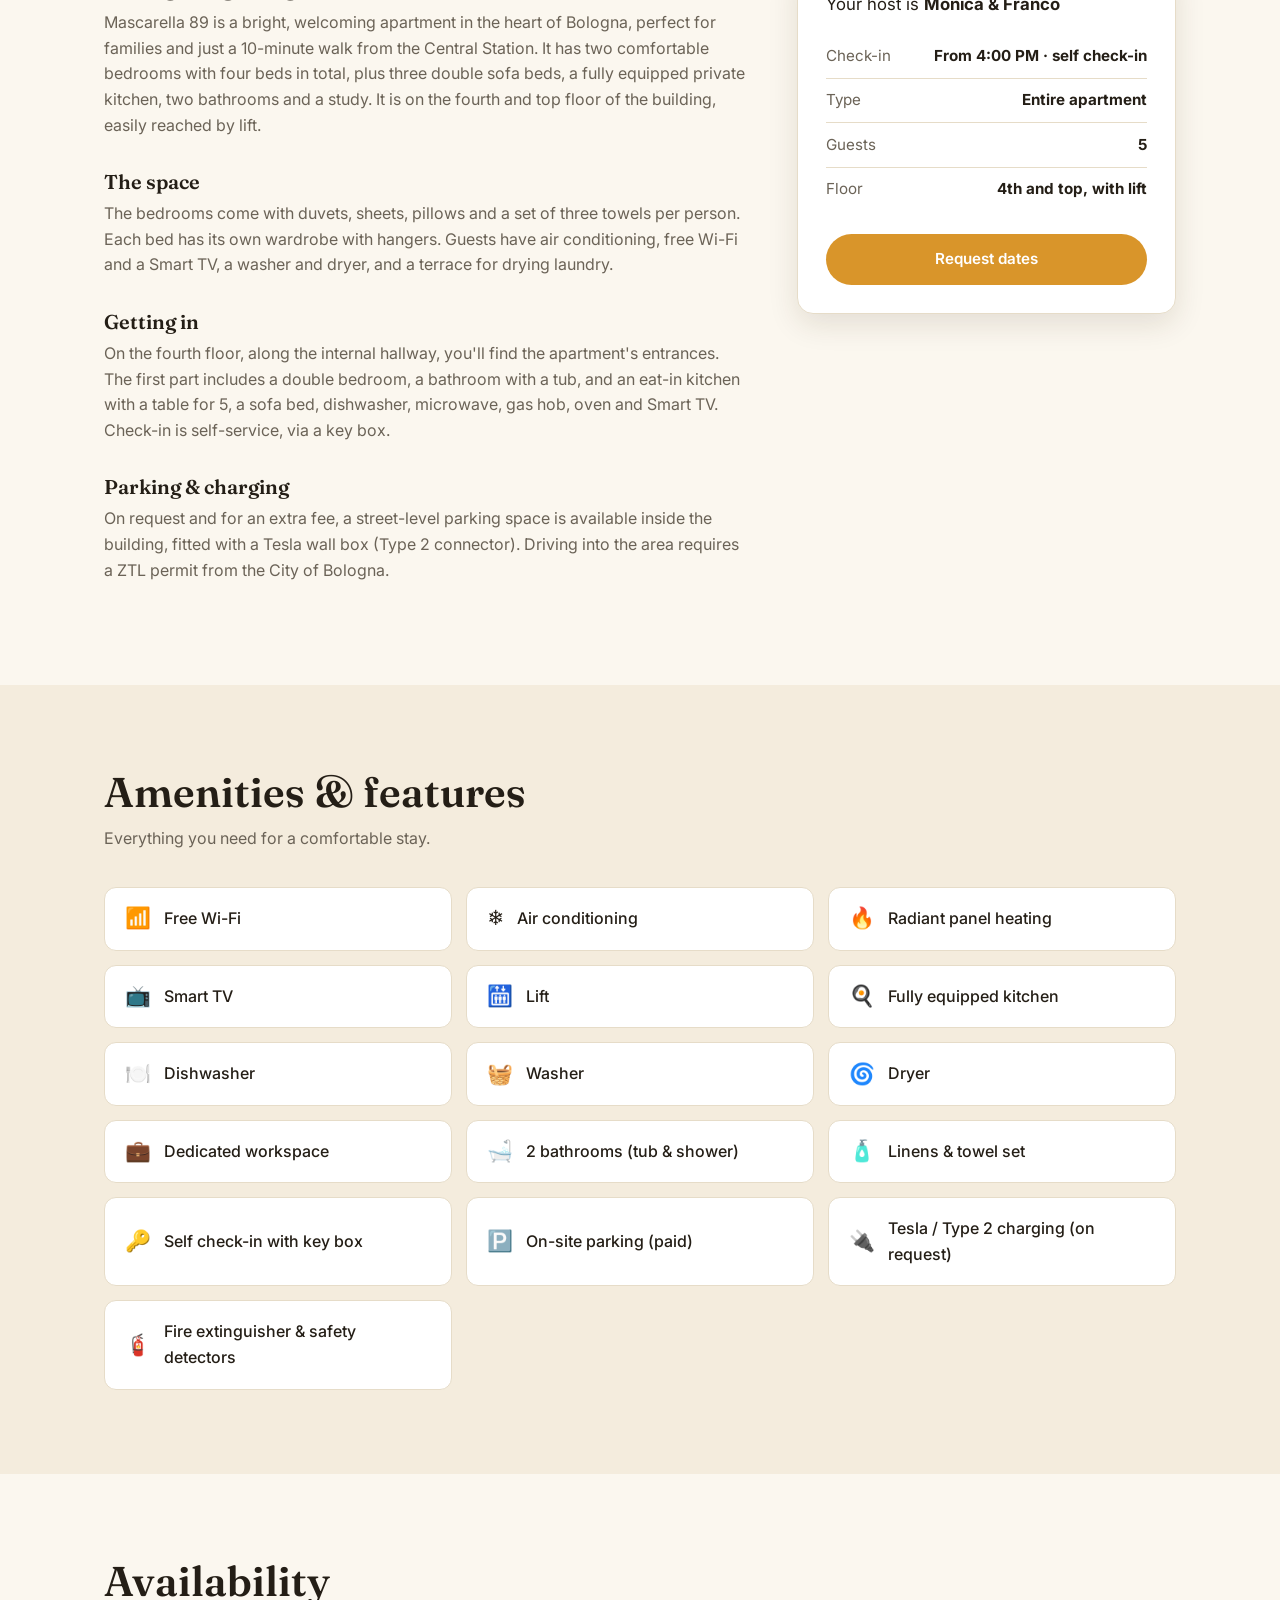
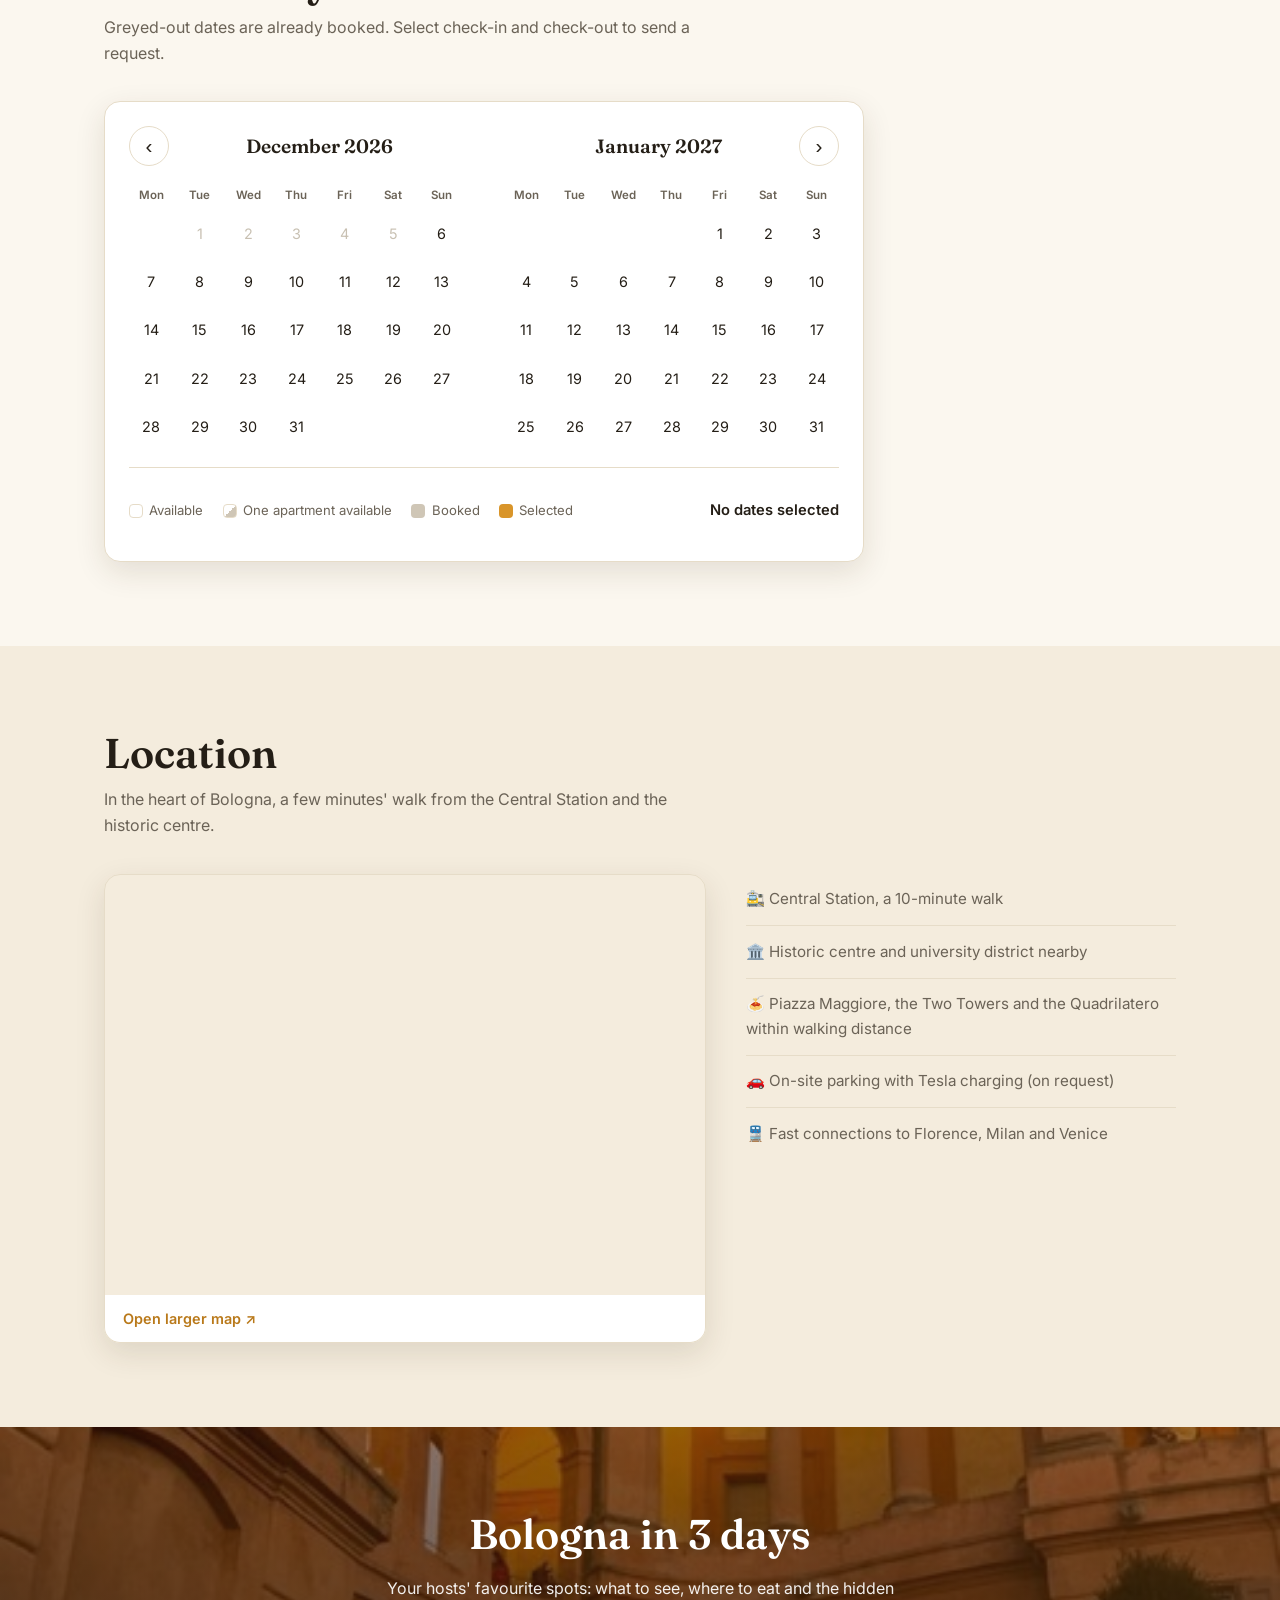
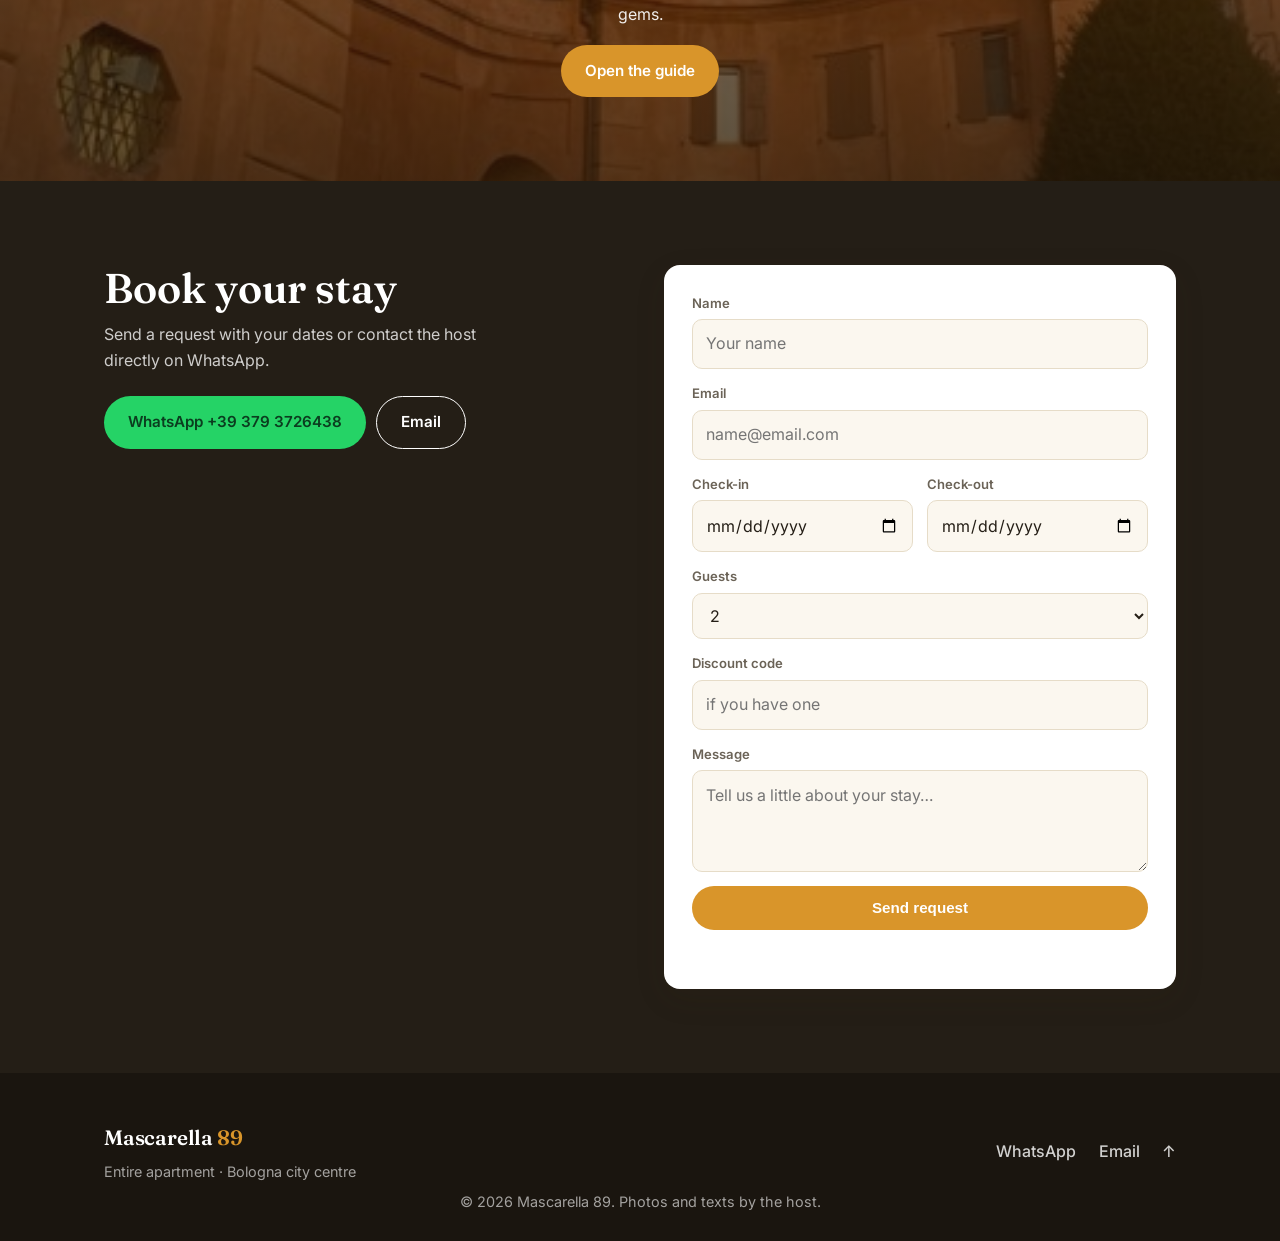
==== commit 144e924f: "Numero WhatsApp: +39 379 3726438 Aggiornato anche nelle due pagine _shotC*, che sono vecchie copie d" ====
--- a/index.html
+++ b/index.html
@@ -194,7 +194,7 @@
         <h2 class="section__title" data-i18n="book_title">Prenota il tuo soggiorno</h2>
         <p data-i18n="book_intro">Invia una richiesta con le tue date oppure contatta direttamente l'host su WhatsApp.</p>
         <div class="book__contacts">
-          <a class="btn btn--wa" href="https://wa.me/393497569078" target="_blank" rel="noopener">WhatsApp +39 349 7569078</a>
+          <a class="btn btn--wa" href="https://wa.me/393793726438" target="_blank" rel="noopener">WhatsApp +39 379 3726438</a>
           <a class="btn btn--ghost" href="mailto:info@mascarella89.com" data-i18n="book_email">Email</a>
         </div>
       </div>
@@ -219,7 +219,7 @@
         <p data-i18n="footer_type">Intero appartamento · Bologna Centro</p>
       </div>
       <div class="footer__links">
-        <a href="https://wa.me/393497569078" target="_blank" rel="noopener">WhatsApp</a>
+        <a href="https://wa.me/393793726438" target="_blank" rel="noopener">WhatsApp</a>
         <a href="mailto:info@mascarella89.com" data-i18n="book_email">Email</a>
         <a href="#top" aria-label="Top">↑</a>
       </div>
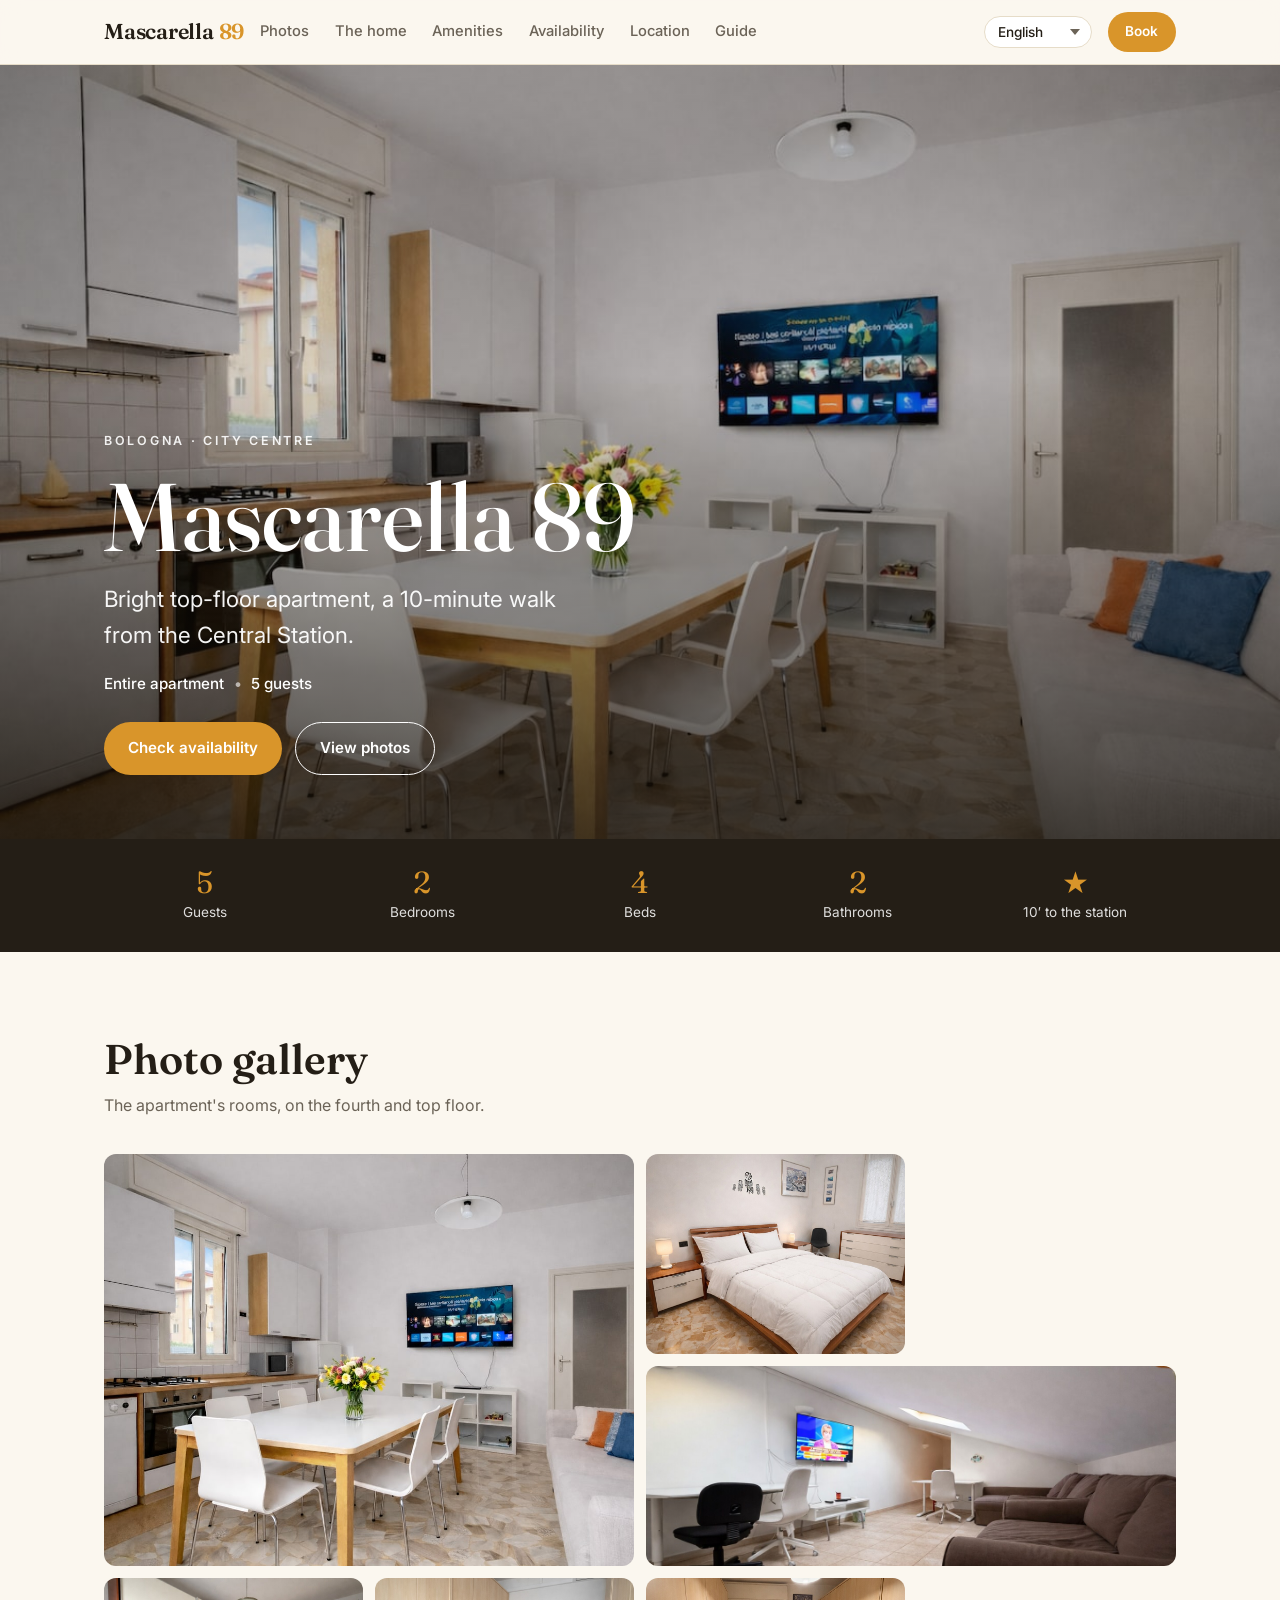
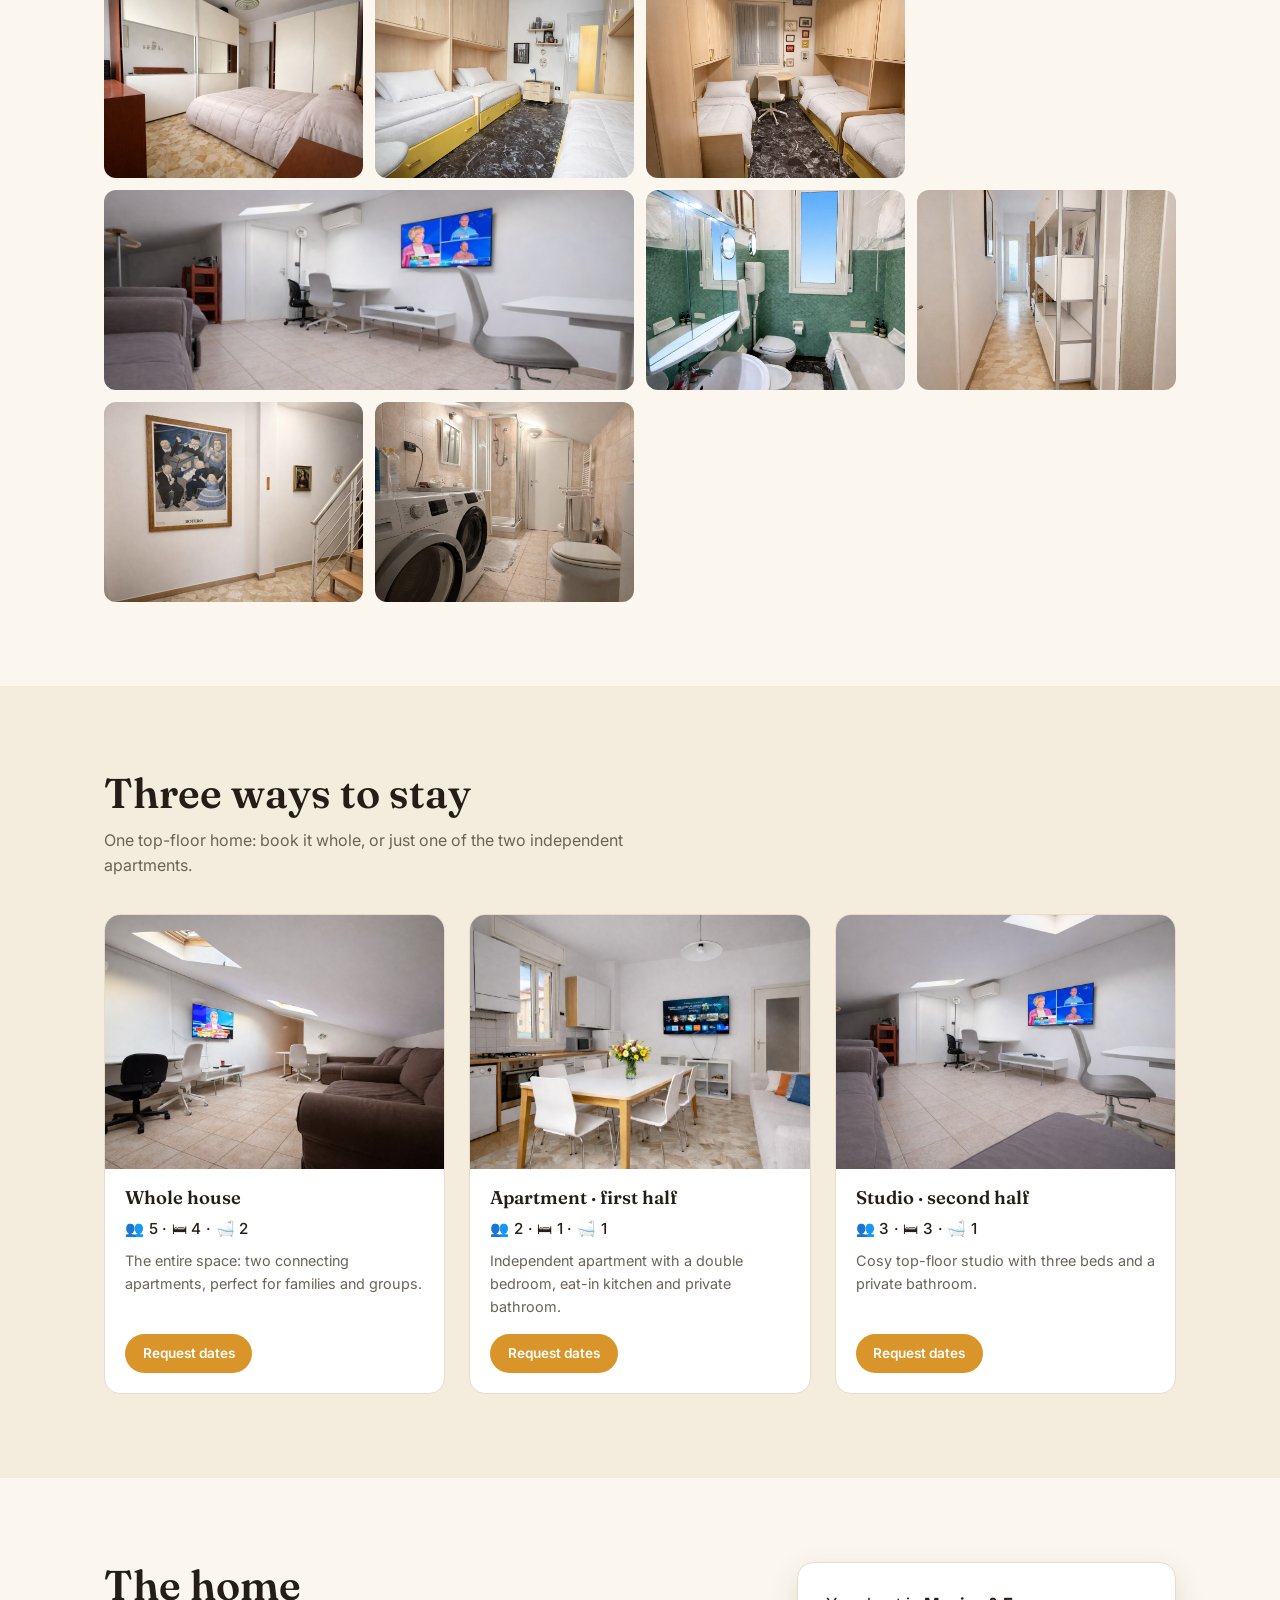
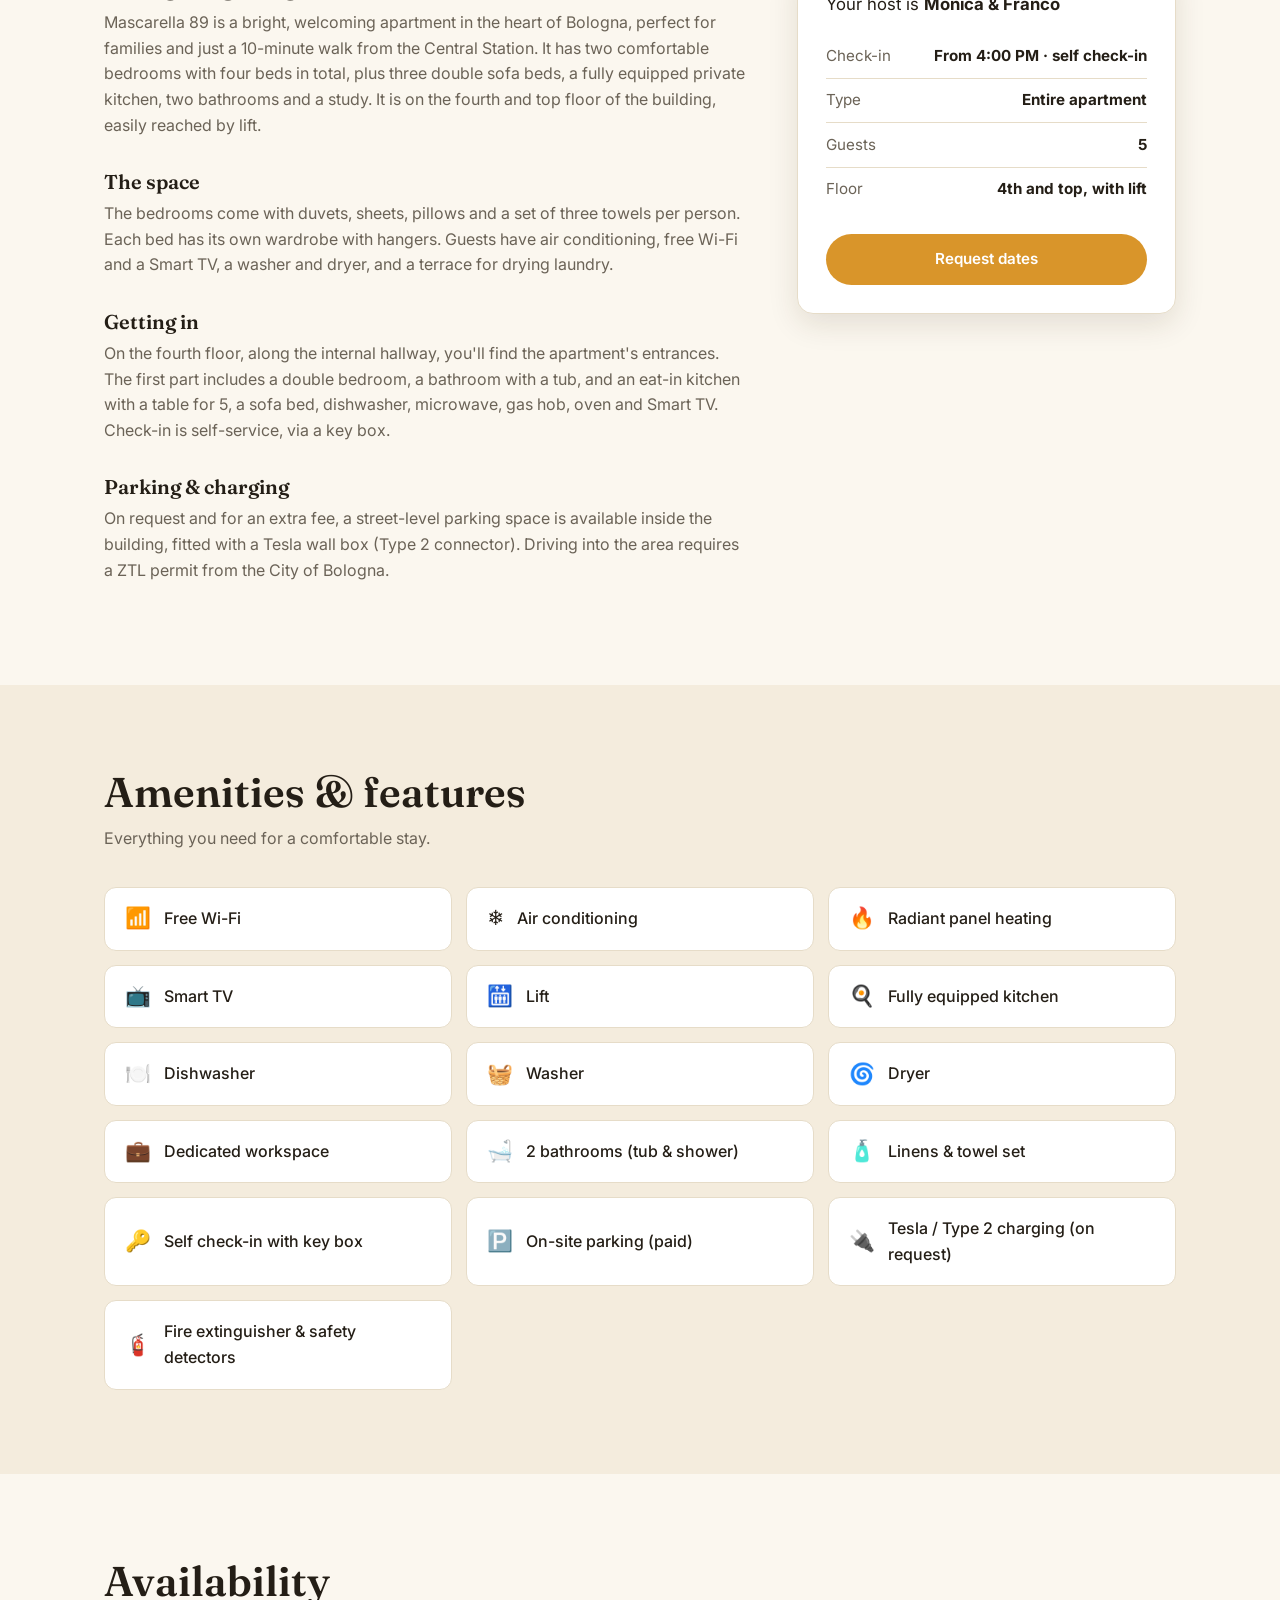
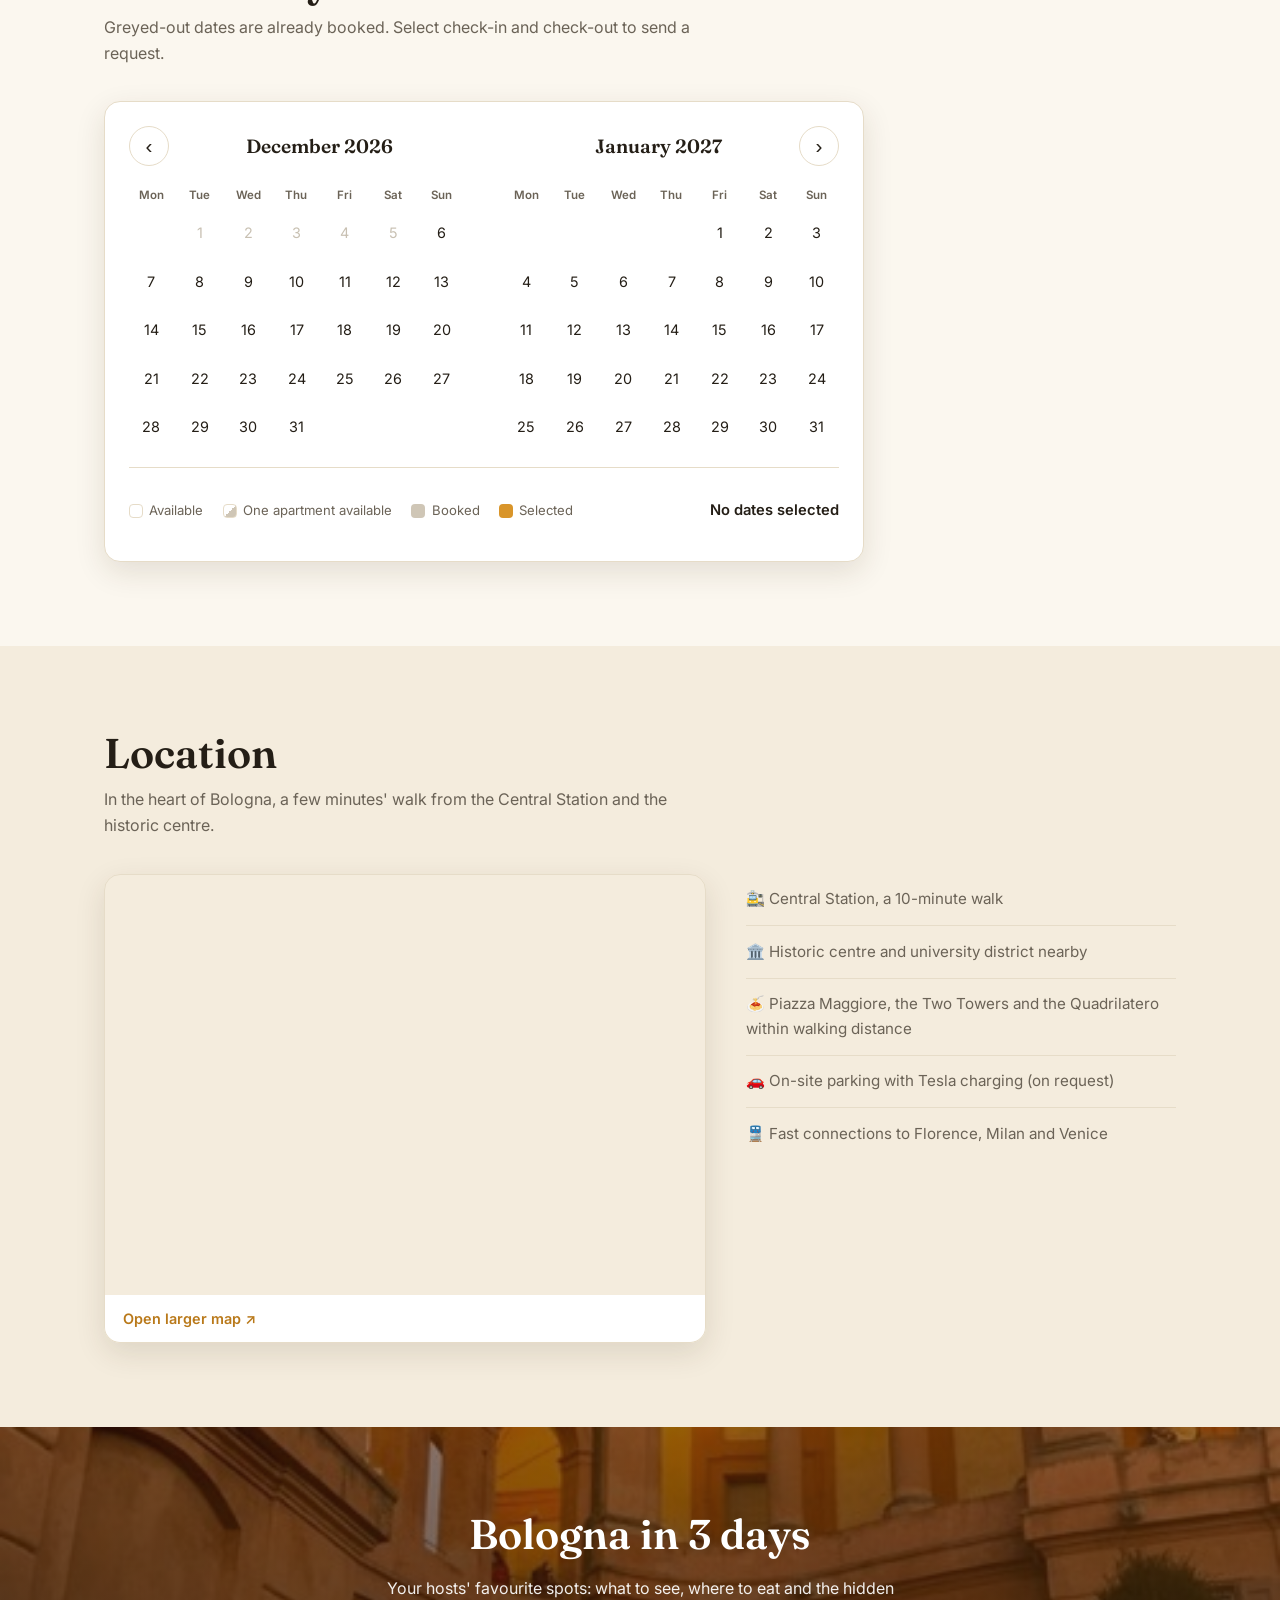
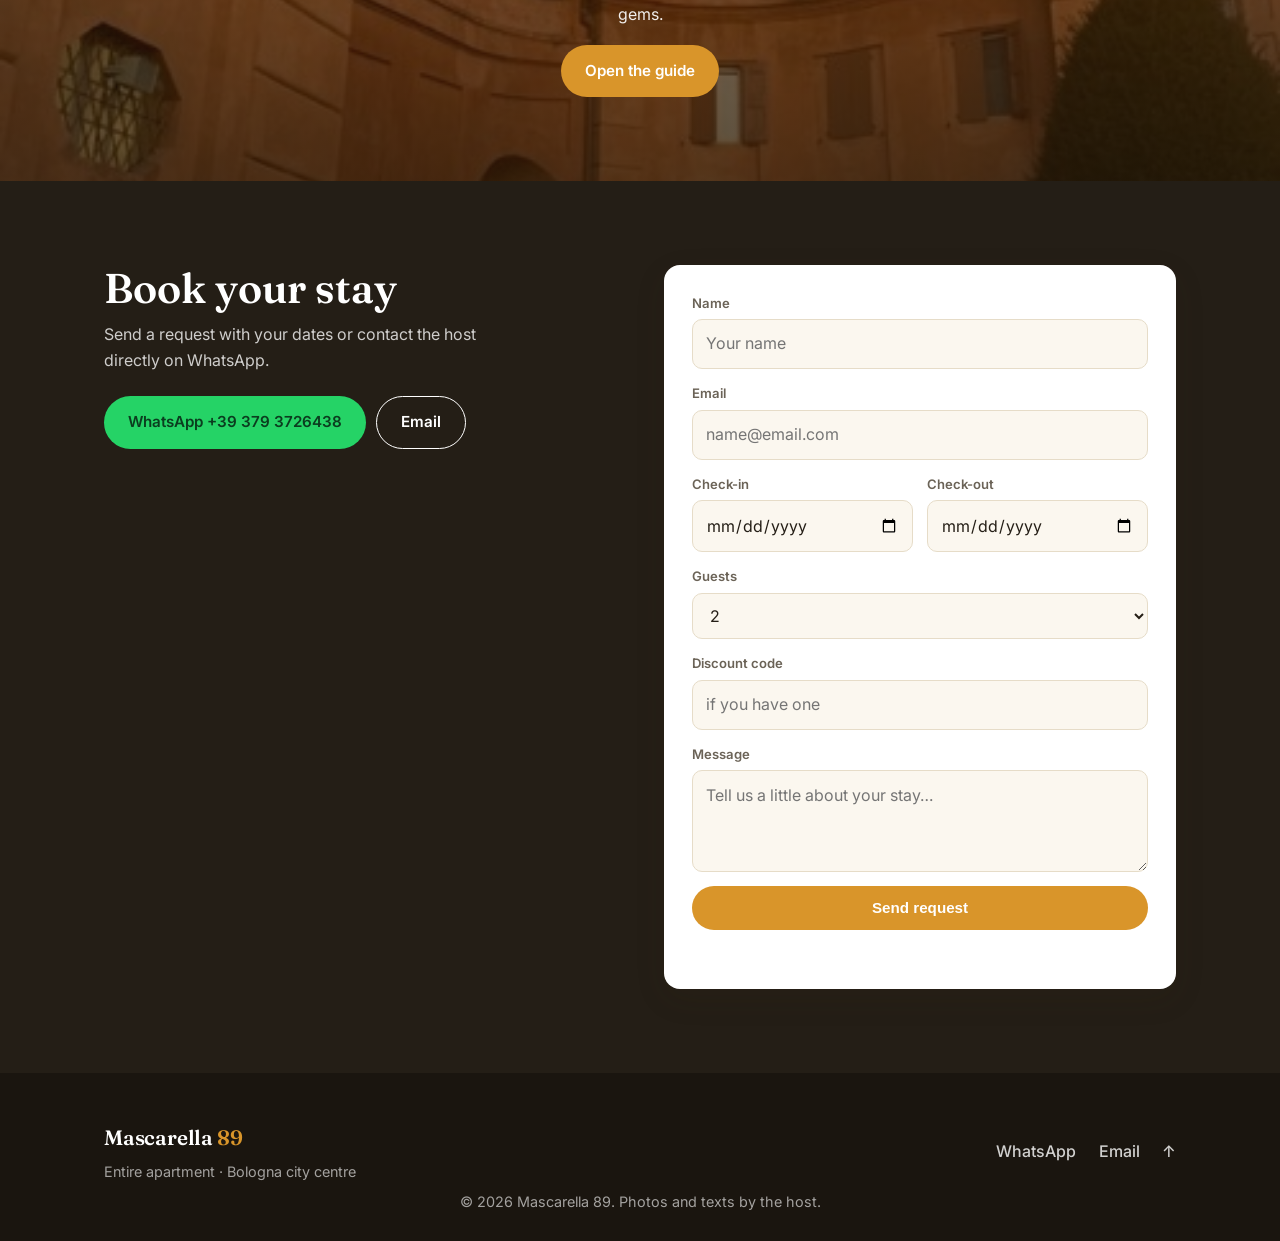
==== commit 772123f5: "Prezzi e preventivo sul calendario Ogni giorno libero mostra la tariffa piu' bassa fra le unita' dis" ====
--- a/index.html
+++ b/index.html
@@ -158,6 +158,7 @@
             <span><i class="sw sw--sel"></i> <span data-i18n="cal_sel">Selezionato</span></span>
           </div>
           <p class="cal-selection" id="calSelection" data-i18n="cal_none">Nessuna data selezionata</p>
+          <div class="cal-quote" id="calQuote" hidden></div>
         </div>
       </div>
     </div>
--- a/css/style.css
+++ b/css/style.css
@@ -113,14 +113,29 @@
 .cal-grid h4{display:none}
 .cal-week,.cal-days{display:grid;grid-template-columns:repeat(7,1fr);gap:4px}
 .cal-week span{text-align:center;font-size:.72rem;color:var(--muted);font-weight:600;padding:6px 0}
-.cal-day{aspect-ratio:1;display:flex;align-items:center;justify-content:center;font-size:.9rem;
+.cal-day{aspect-ratio:1;display:flex;flex-direction:column;align-items:center;justify-content:center;
+  font-size:.9rem;line-height:1.1;
   border-radius:9px;cursor:pointer;border:1px solid transparent;transition:background .15s}
+/* The nightly price sits under the day number: quiet enough not to fight
+   the date, present enough to be read while scanning the month. */
+.cal-price{font-size:.62rem;color:var(--muted);font-weight:600;margin-top:2px}
+.cal-day.sel .cal-price,.cal-day.inrange .cal-price{color:inherit;opacity:.85}
 .cal-day.empty{cursor:default}
 .cal-day.free:hover{background:var(--cream-2)}
 .cal-day.busy{color:#a59c8c;background:var(--busy);cursor:not-allowed;text-decoration:line-through}
 .cal-day.past{color:#c8c0b2;cursor:not-allowed}
 .cal-day.sel{background:var(--ochre);color:#fff;font-weight:600}
 .cal-day.inrange{background:rgba(217,149,42,.18)}
+.cal-quote{margin-top:14px;padding-top:14px;border-top:1px solid var(--line)}
+.cal-quote__title{font-size:.82rem;color:var(--muted);font-weight:600;margin:0 0 8px}
+.cal-quote__bad{font-size:.82rem;color:#b4452f;margin:0 0 8px}
+.cal-quote__none{font-size:.88rem;color:var(--muted);margin:0}
+.cal-quote__row{display:grid;grid-template-columns:1fr auto;gap:2px 12px;align-items:baseline;
+  padding:8px 0;border-bottom:1px solid var(--line)}
+.cal-quote__row:last-child{border-bottom:0}
+.cal-quote__unit{font-weight:600;font-size:.92rem}
+.cal-quote__tot{font-weight:700;font-size:1.05rem;white-space:nowrap}
+.cal-quote__det{grid-column:1/-1;font-size:.74rem;color:var(--muted)}
 .calendar__footer{display:flex;flex-wrap:wrap;gap:1rem;justify-content:space-between;align-items:center;
   margin-top:18px;padding-top:16px;border-top:1px solid var(--line)}
 .cal-legend{display:flex;gap:1.2rem;font-size:.82rem;color:var(--muted)}
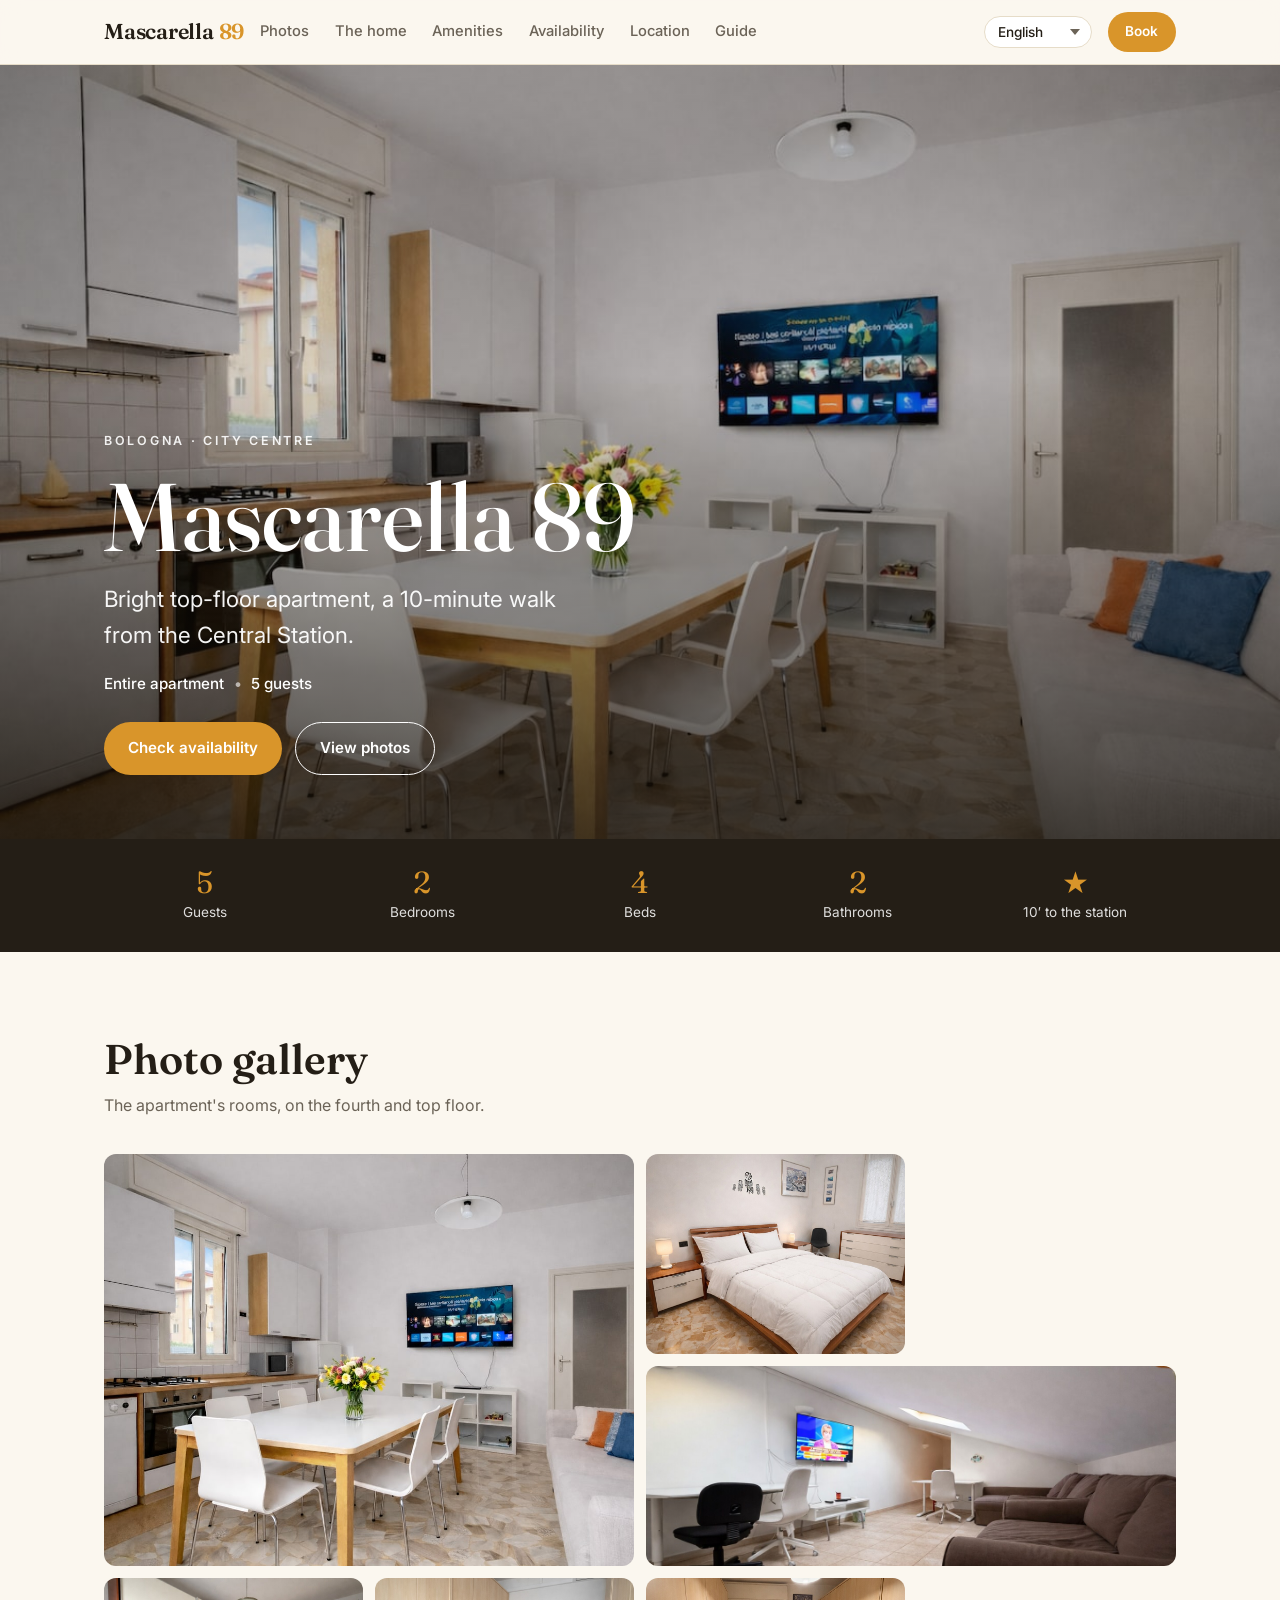
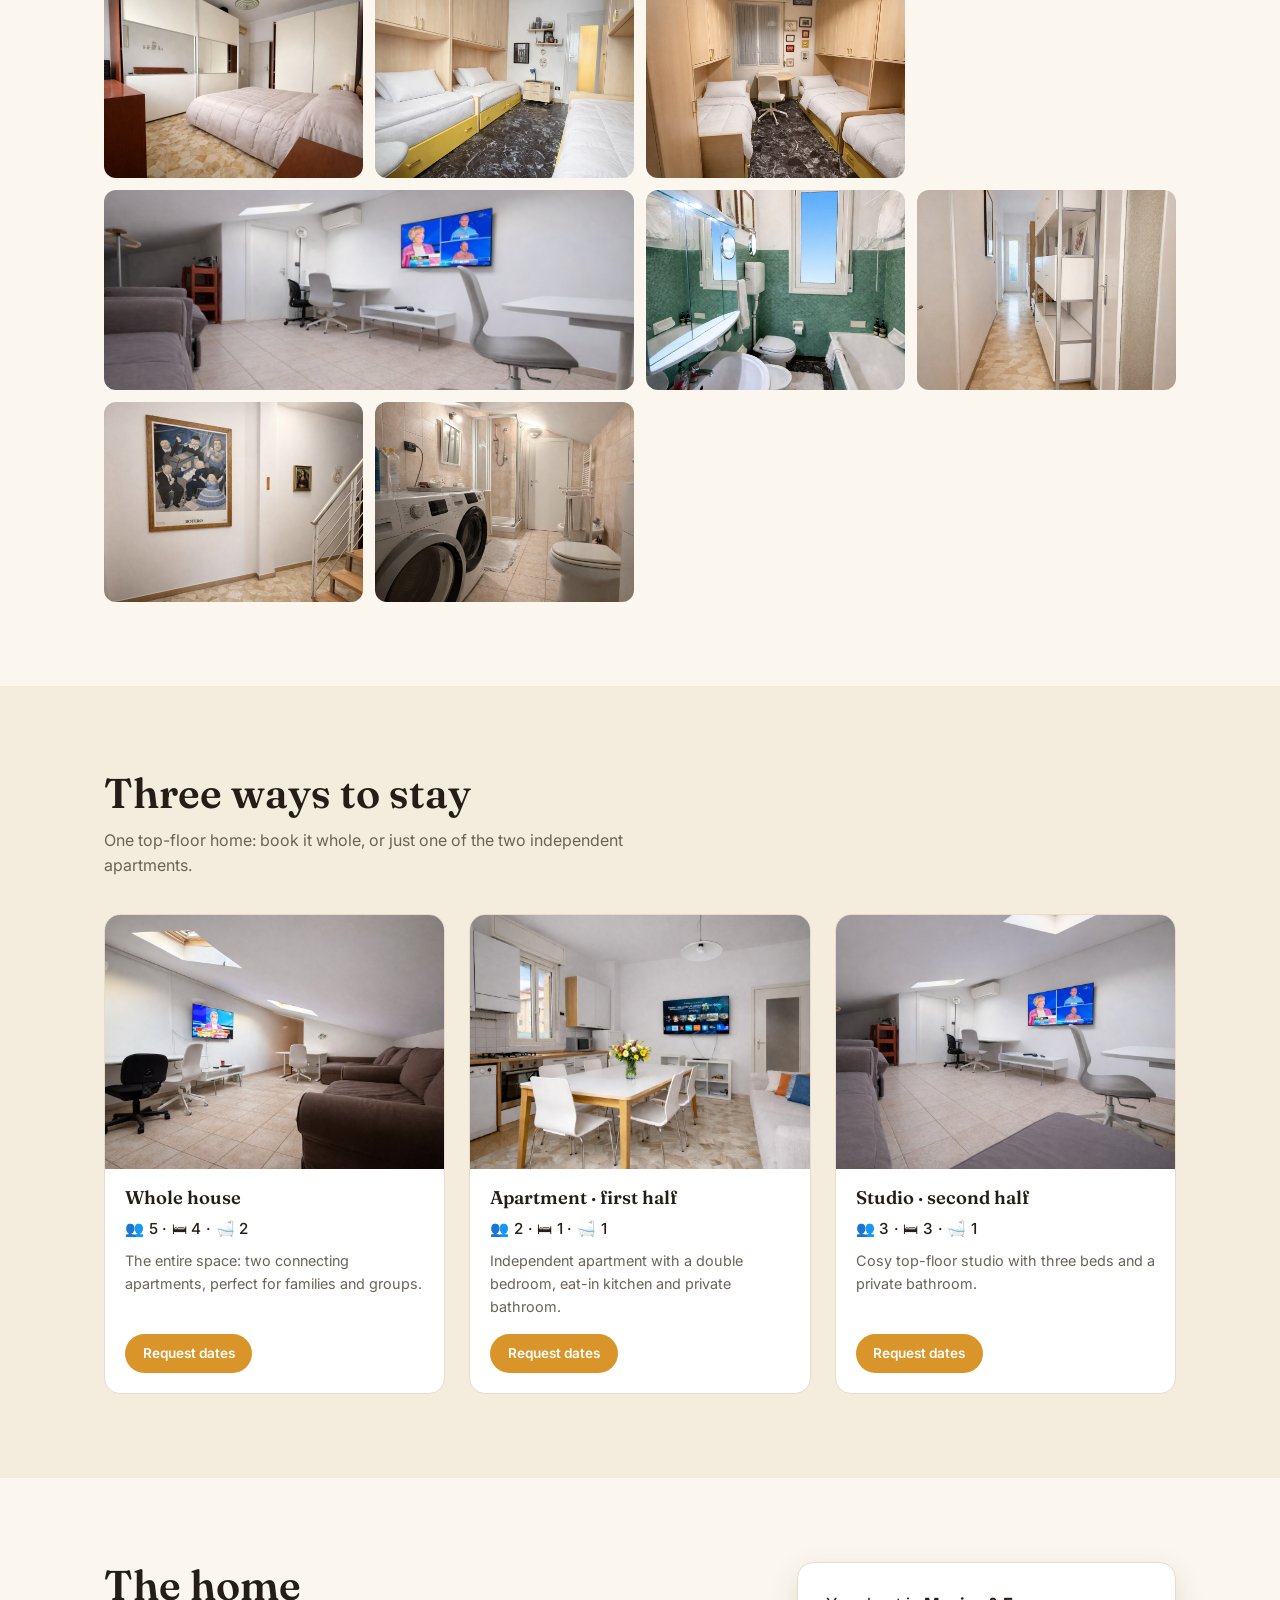
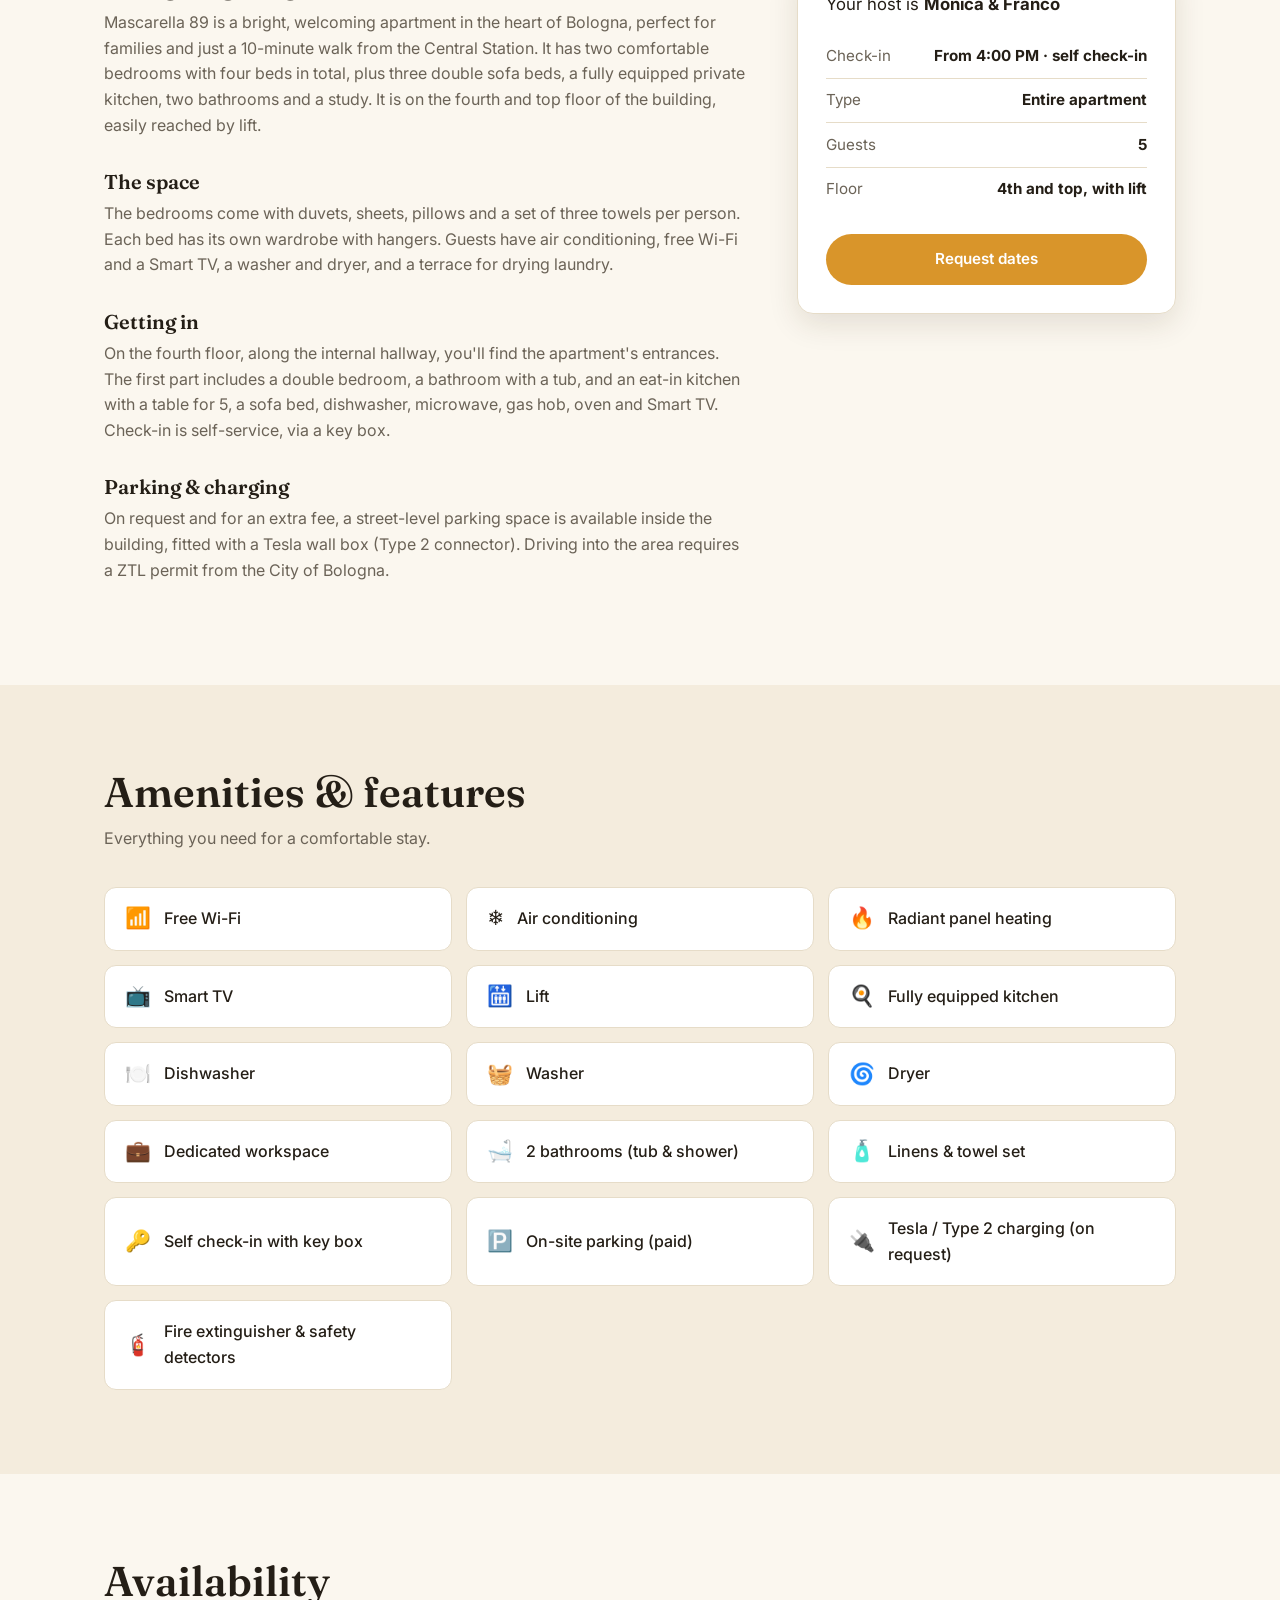
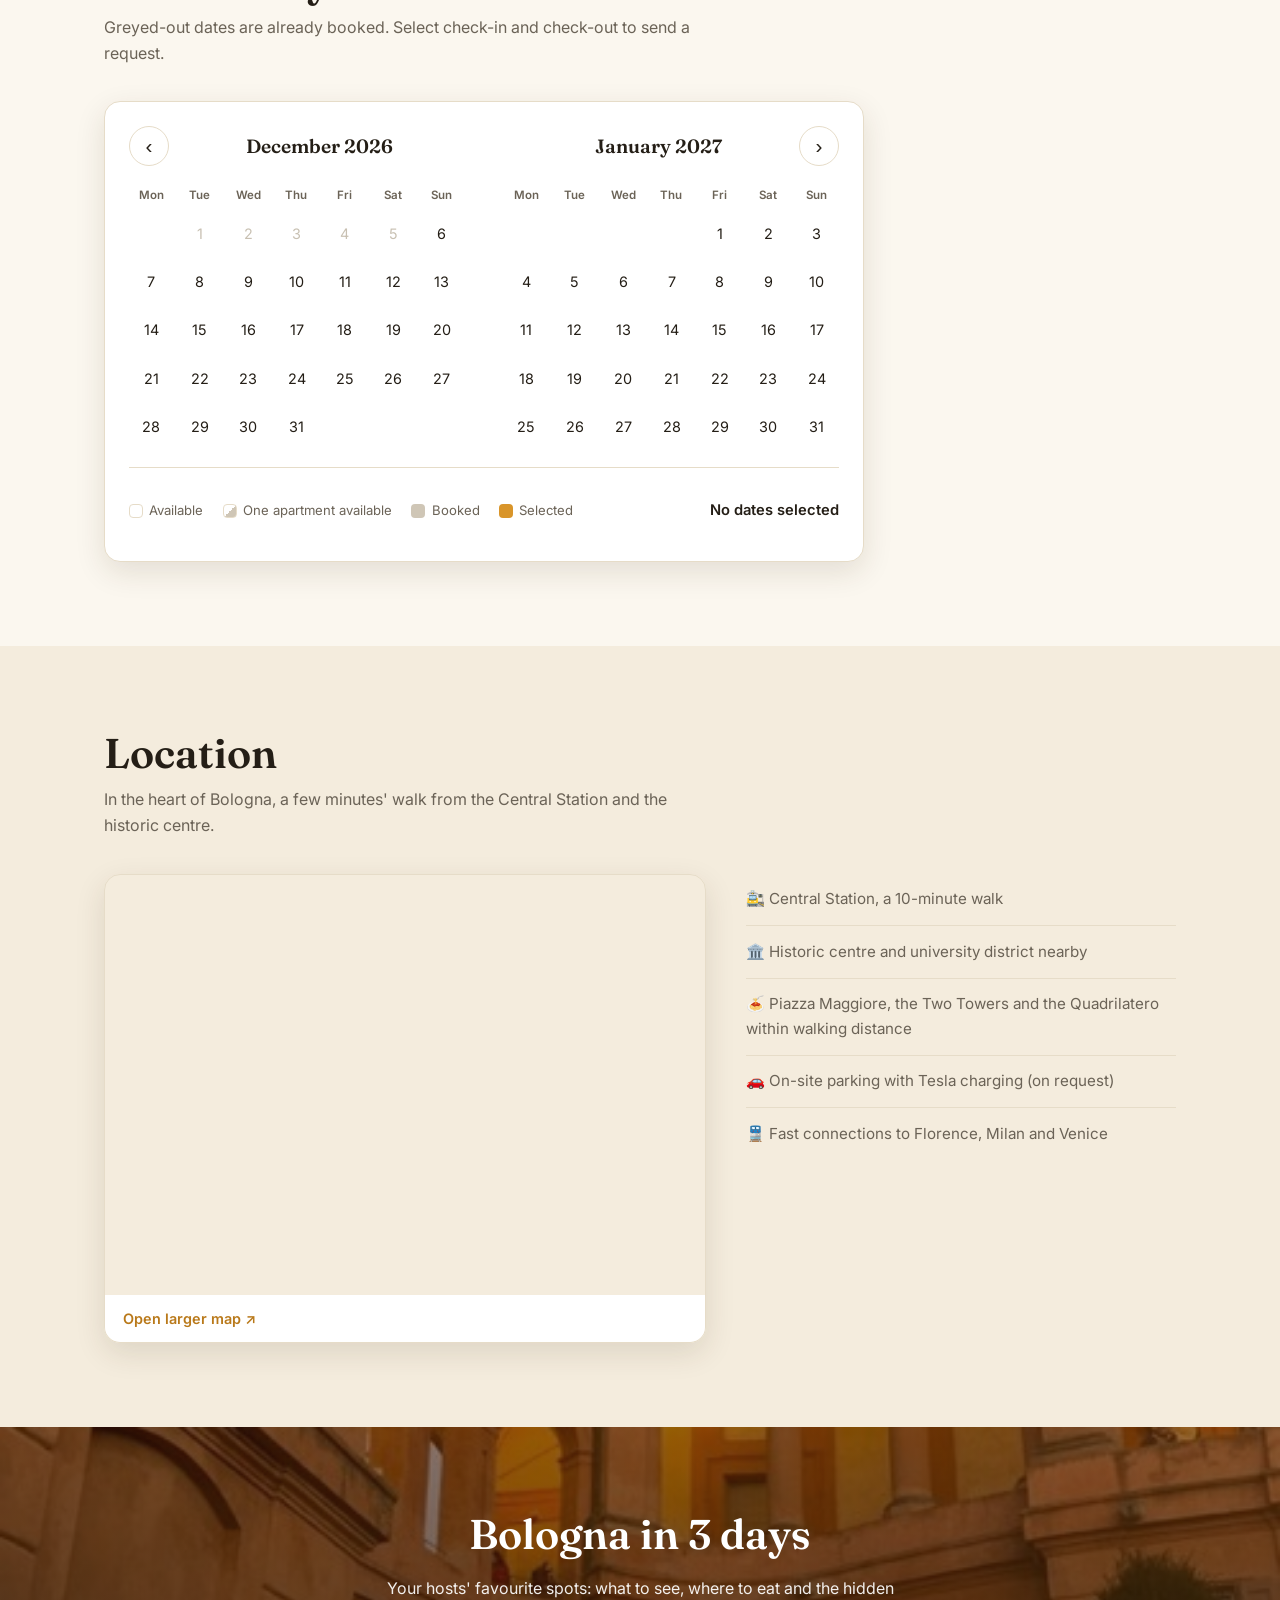
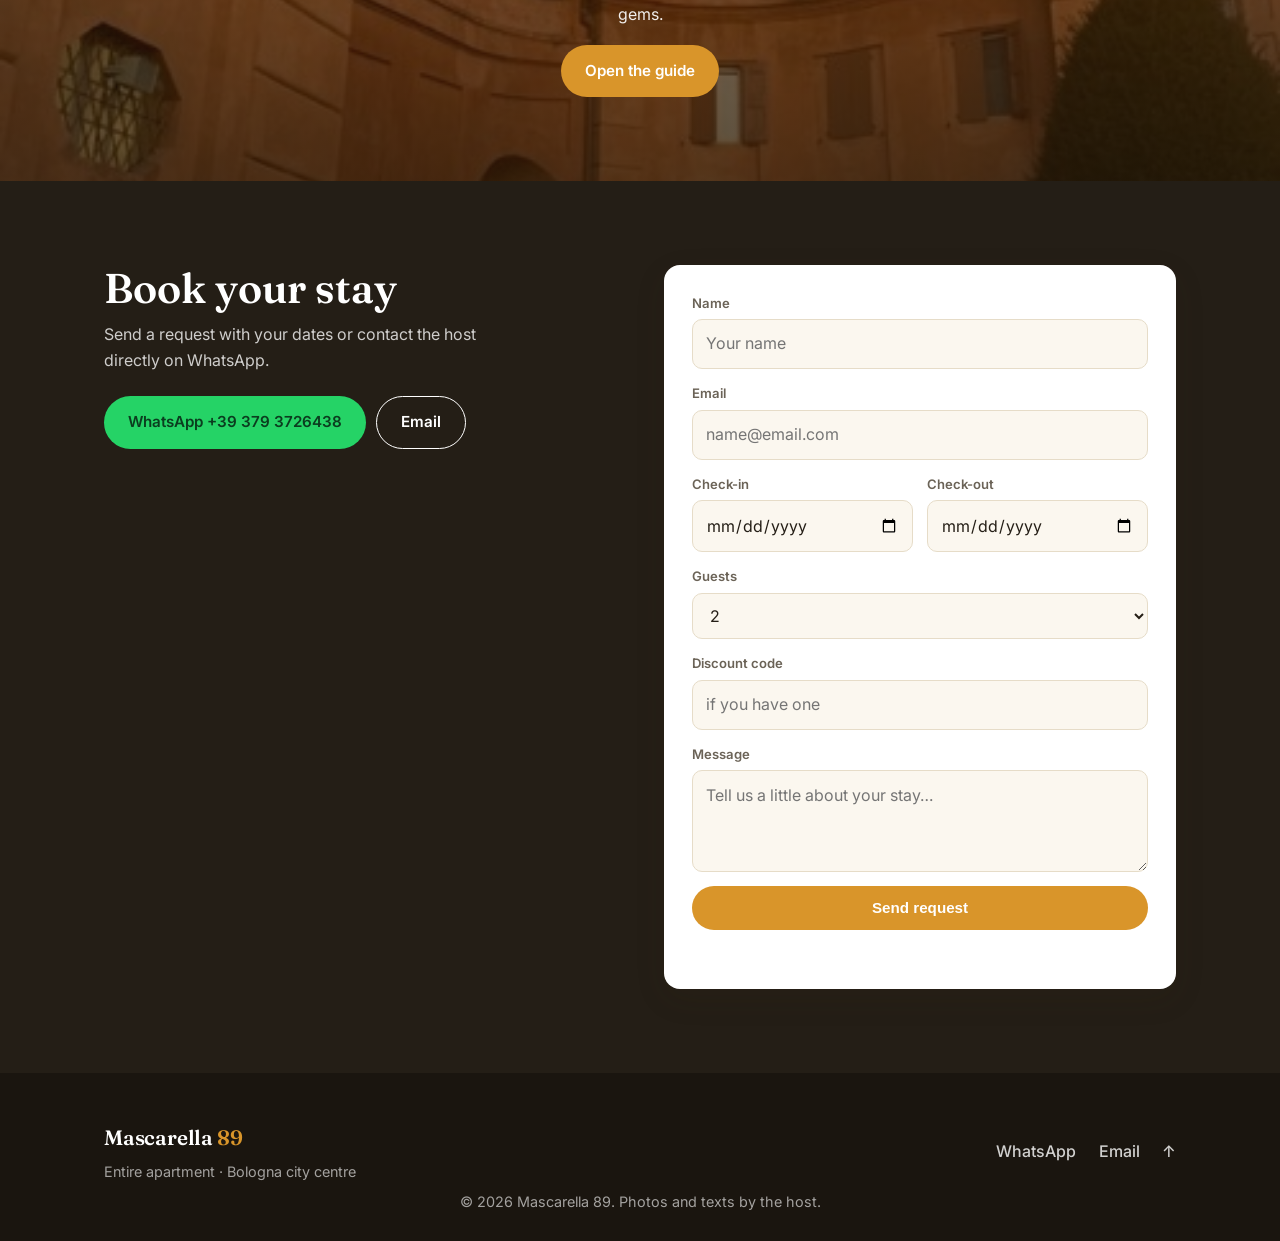
==== commit e045238b: "Verifica disponibilita' porta al calendario, non al modulo" ====
--- a/index.html
+++ b/index.html
@@ -46,7 +46,10 @@
         <span data-i18n="hero_guests">5 ospiti</span>
       </div>
       <div class="hero__cta">
-        <a href="#book" class="btn" data-i18n="cta1">Verifica disponibilità</a>
+        <!-- Porta al calendario, non al modulo: chi verifica la disponibilita'
+             vuole vedere le date libere e il prezzo, non consegnare i
+             propri dati prima di sapere se c'e' posto. -->
+        <a href="#calendar" class="btn" data-i18n="cta1">Verifica disponibilità</a>
         <a href="#gallery" class="btn btn--ghost" data-i18n="cta2">Guarda le foto</a>
       </div>
     </div>
--- a/css/style.css
+++ b/css/style.css
@@ -113,13 +113,8 @@
 .cal-grid h4{display:none}
 .cal-week,.cal-days{display:grid;grid-template-columns:repeat(7,1fr);gap:4px}
 .cal-week span{text-align:center;font-size:.72rem;color:var(--muted);font-weight:600;padding:6px 0}
-.cal-day{aspect-ratio:1;display:flex;flex-direction:column;align-items:center;justify-content:center;
-  font-size:.9rem;line-height:1.1;
+.cal-day{aspect-ratio:1;display:flex;align-items:center;justify-content:center;font-size:.9rem;
   border-radius:9px;cursor:pointer;border:1px solid transparent;transition:background .15s}
-/* The nightly price sits under the day number: quiet enough not to fight
-   the date, present enough to be read while scanning the month. */
-.cal-price{font-size:.62rem;color:var(--muted);font-weight:600;margin-top:2px}
-.cal-day.sel .cal-price,.cal-day.inrange .cal-price{color:inherit;opacity:.85}
 .cal-day.empty{cursor:default}
 .cal-day.free:hover{background:var(--cream-2)}
 .cal-day.busy{color:#a59c8c;background:var(--busy);cursor:not-allowed;text-decoration:line-through}
@@ -130,6 +125,14 @@
 .cal-quote__title{font-size:.82rem;color:var(--muted);font-weight:600;margin:0 0 8px}
 .cal-quote__bad{font-size:.82rem;color:#b4452f;margin:0 0 8px}
 .cal-quote__none{font-size:.88rem;color:var(--muted);margin:0}
+.cal-quote__ask{display:flex;gap:10px;align-items:center;flex-wrap:wrap;margin-bottom:10px}
+.cal-quote__lbl{font-size:.82rem;color:var(--muted)}
+.cal-quote__sel,.cal-quote__code{padding:8px 10px;border:1px solid var(--line);border-radius:8px;
+  font:inherit;font-size:.9rem;background:#fff}
+.cal-quote__code{min-width:180px}
+.btn--sm{padding:8px 16px;font-size:.88rem}
+.cal-quote__link{background:none;border:0;padding:0;font:inherit;font-size:.8rem;color:var(--muted);
+  text-decoration:underline;cursor:pointer;margin-bottom:10px}
 .cal-quote__row{display:grid;grid-template-columns:1fr auto;gap:2px 12px;align-items:baseline;
   padding:8px 0;border-bottom:1px solid var(--line)}
 .cal-quote__row:last-child{border-bottom:0}
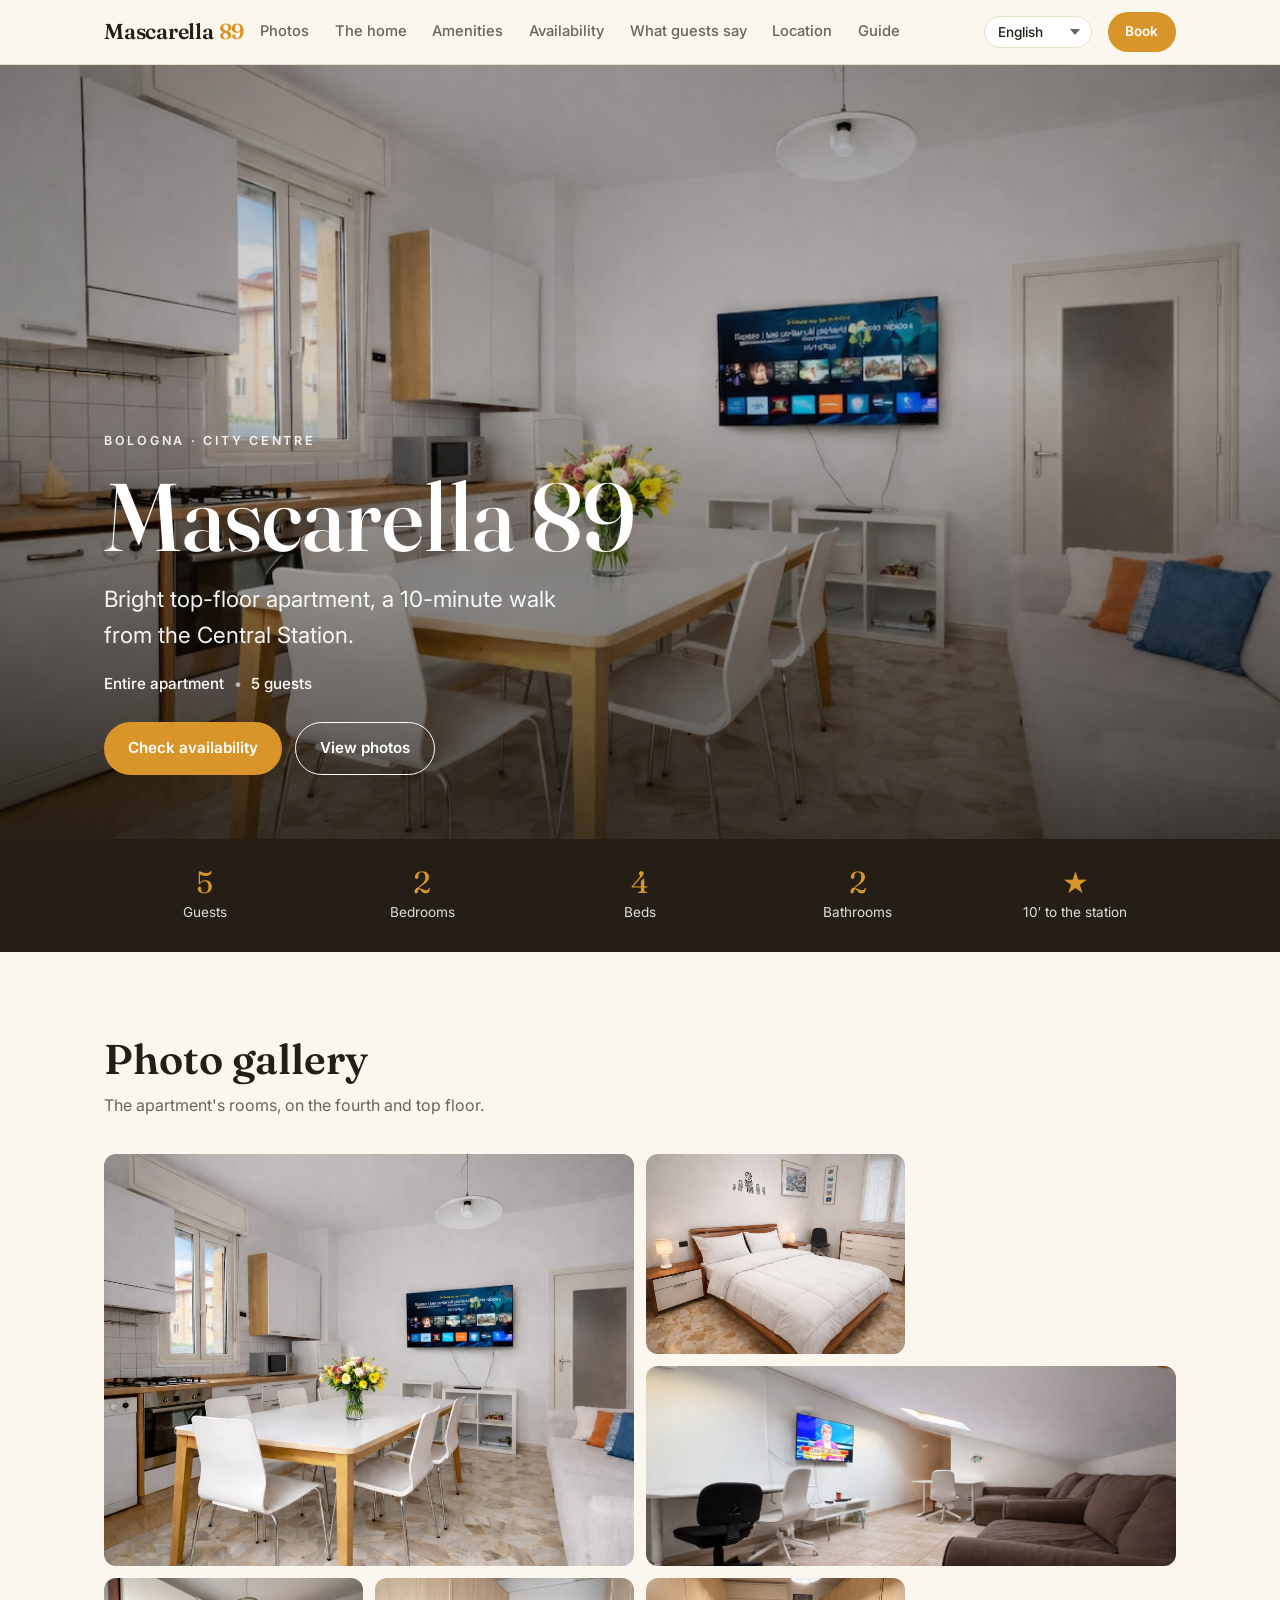
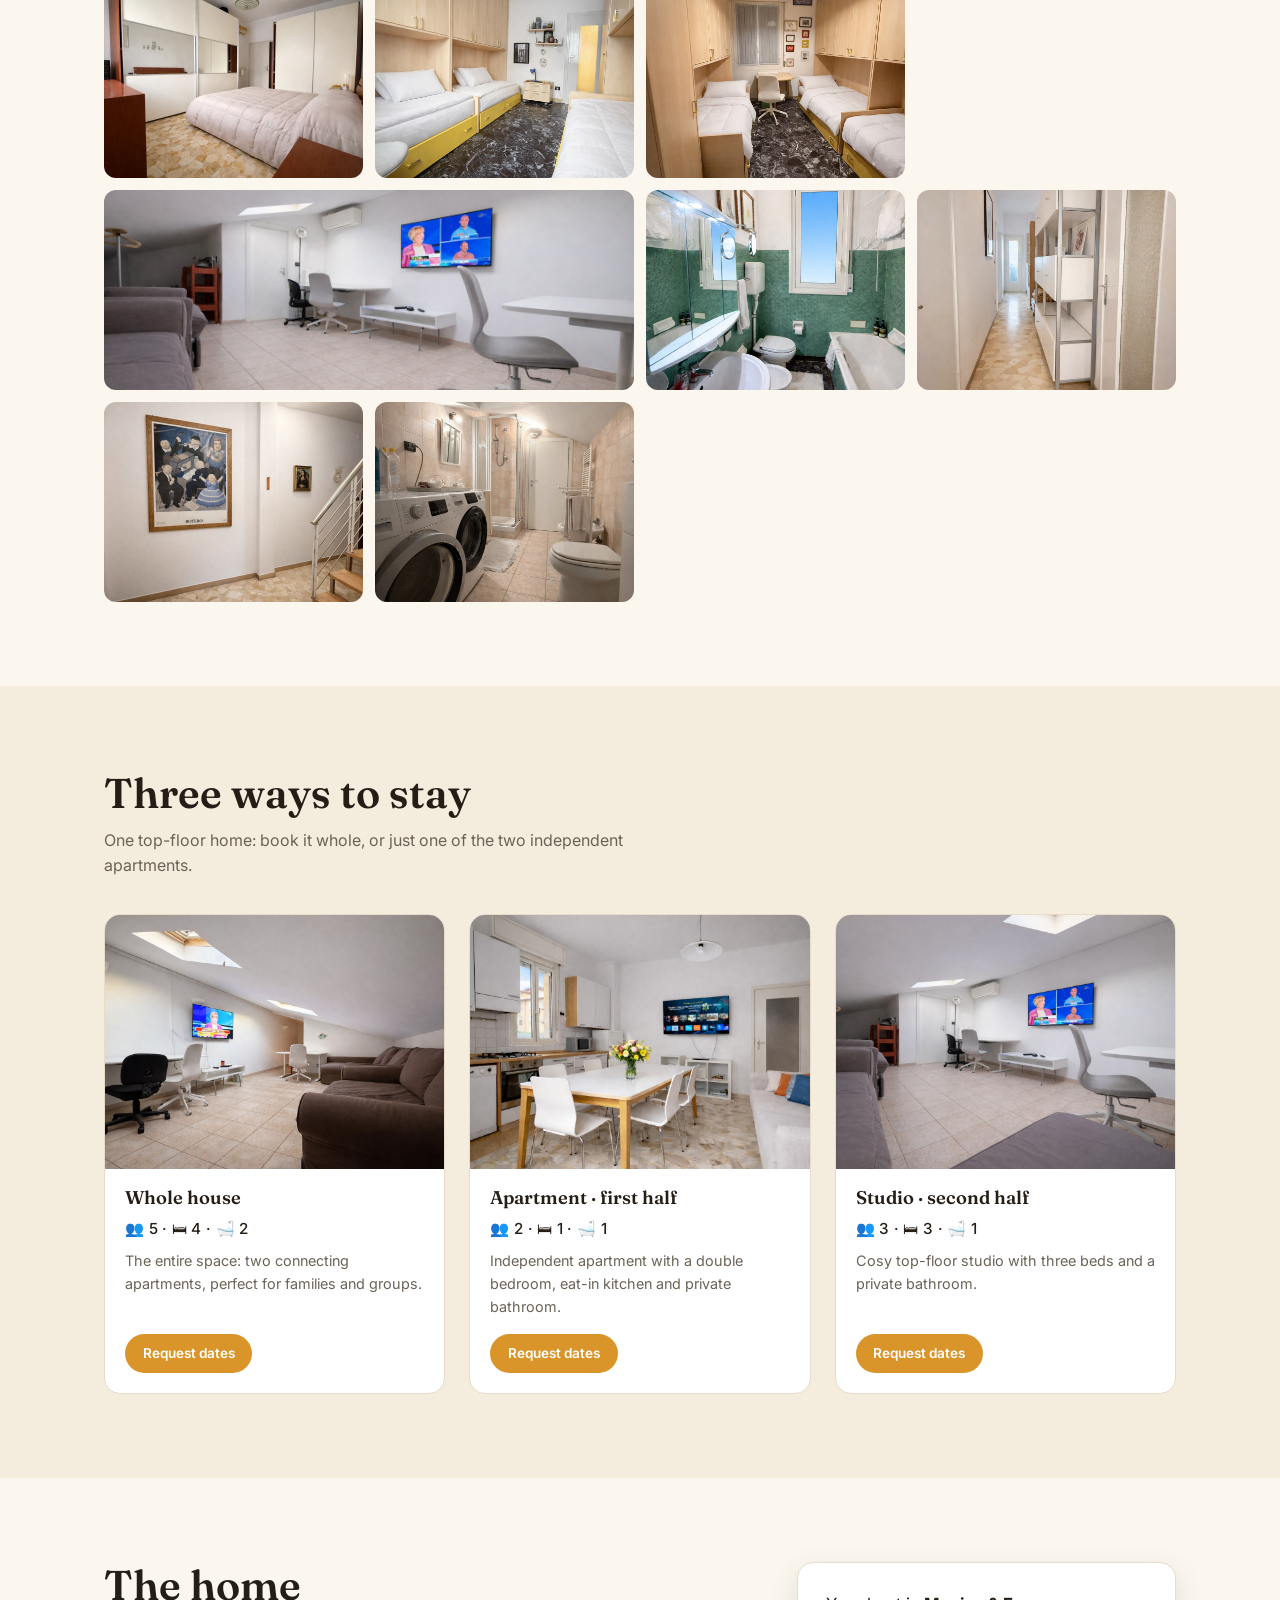
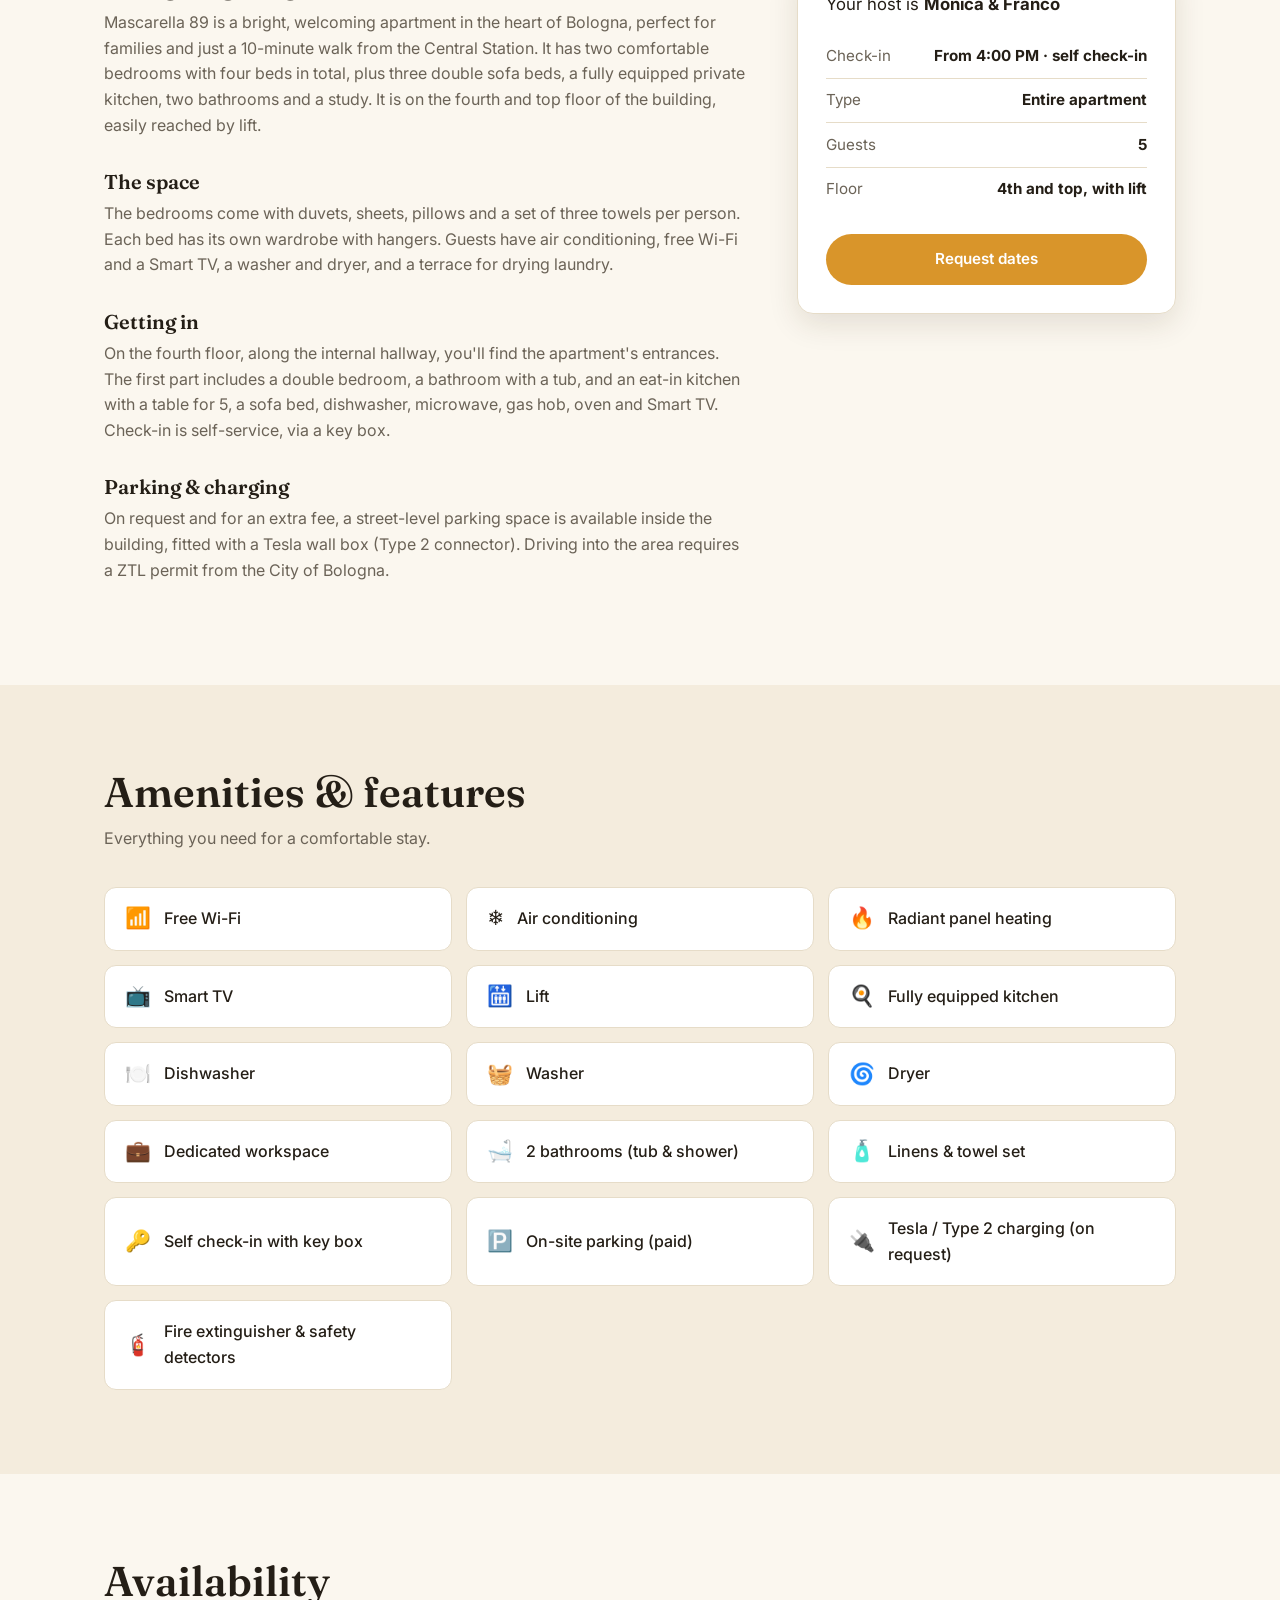
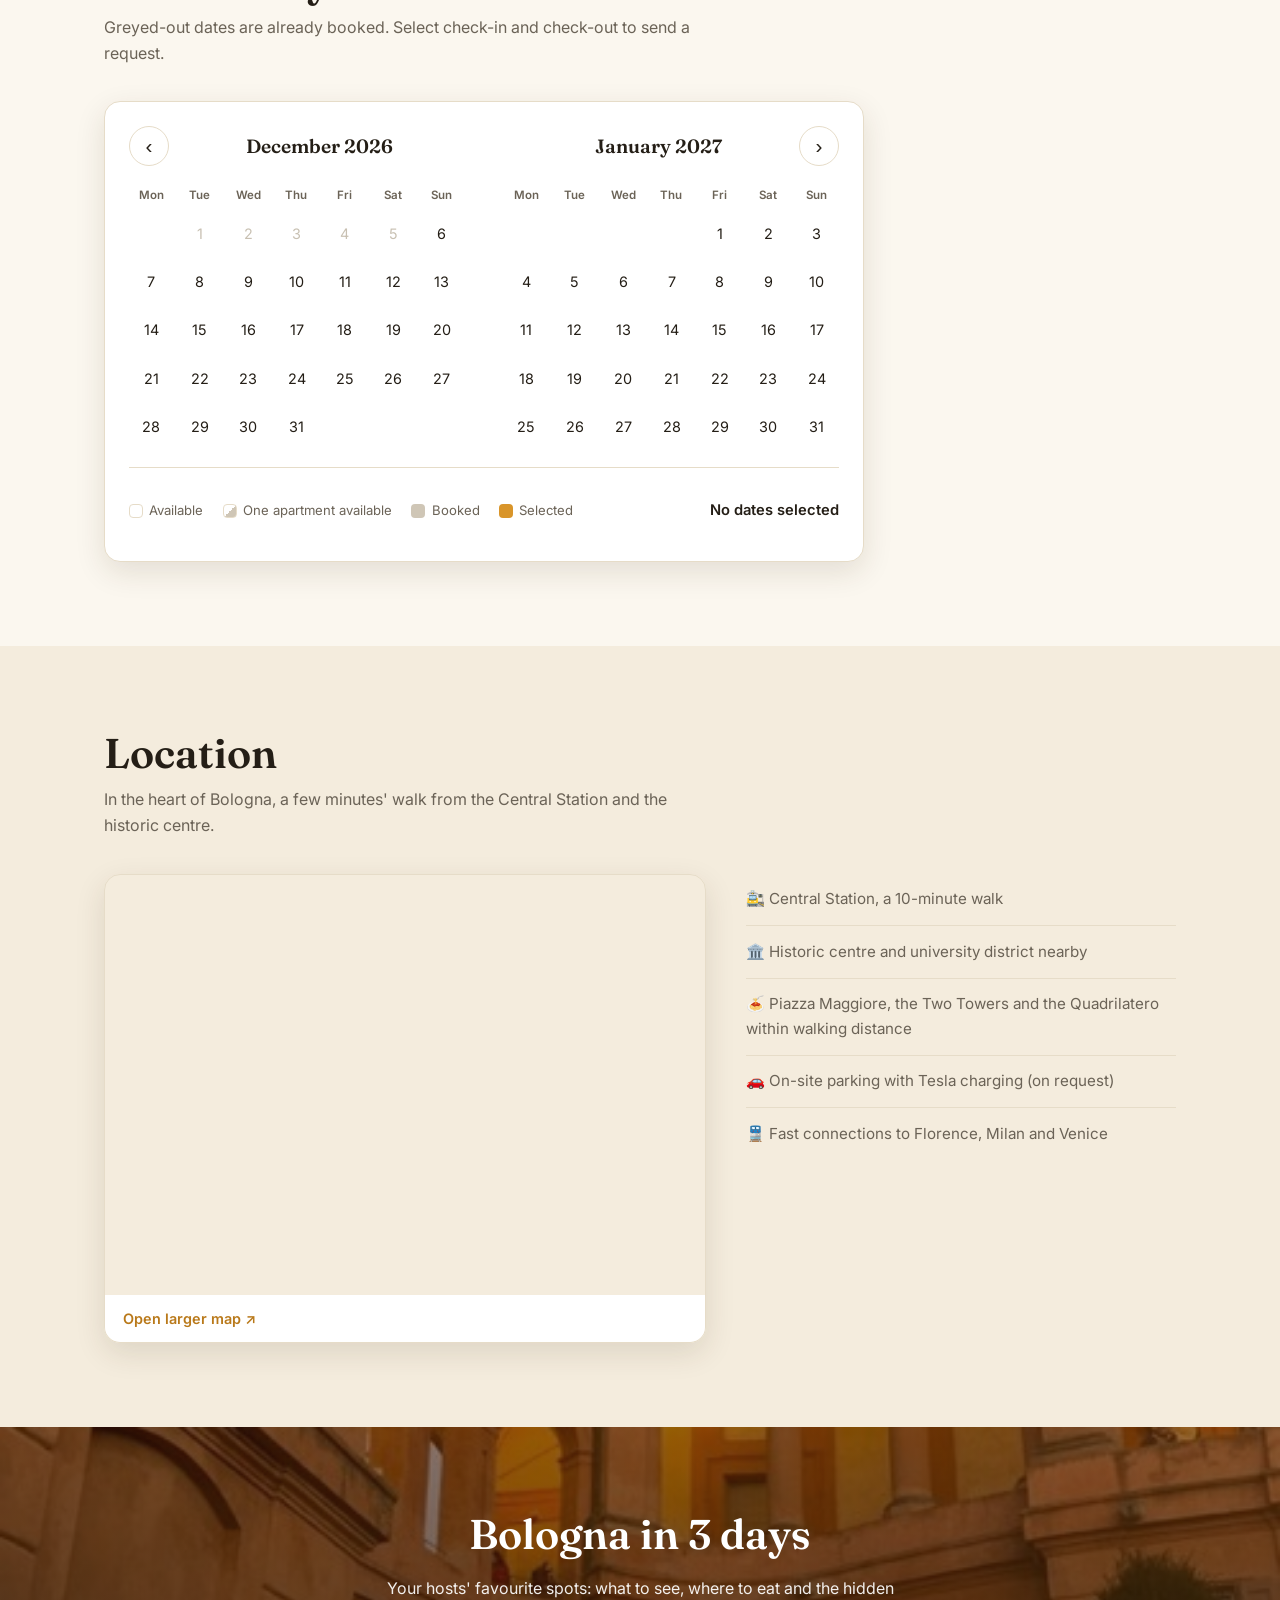
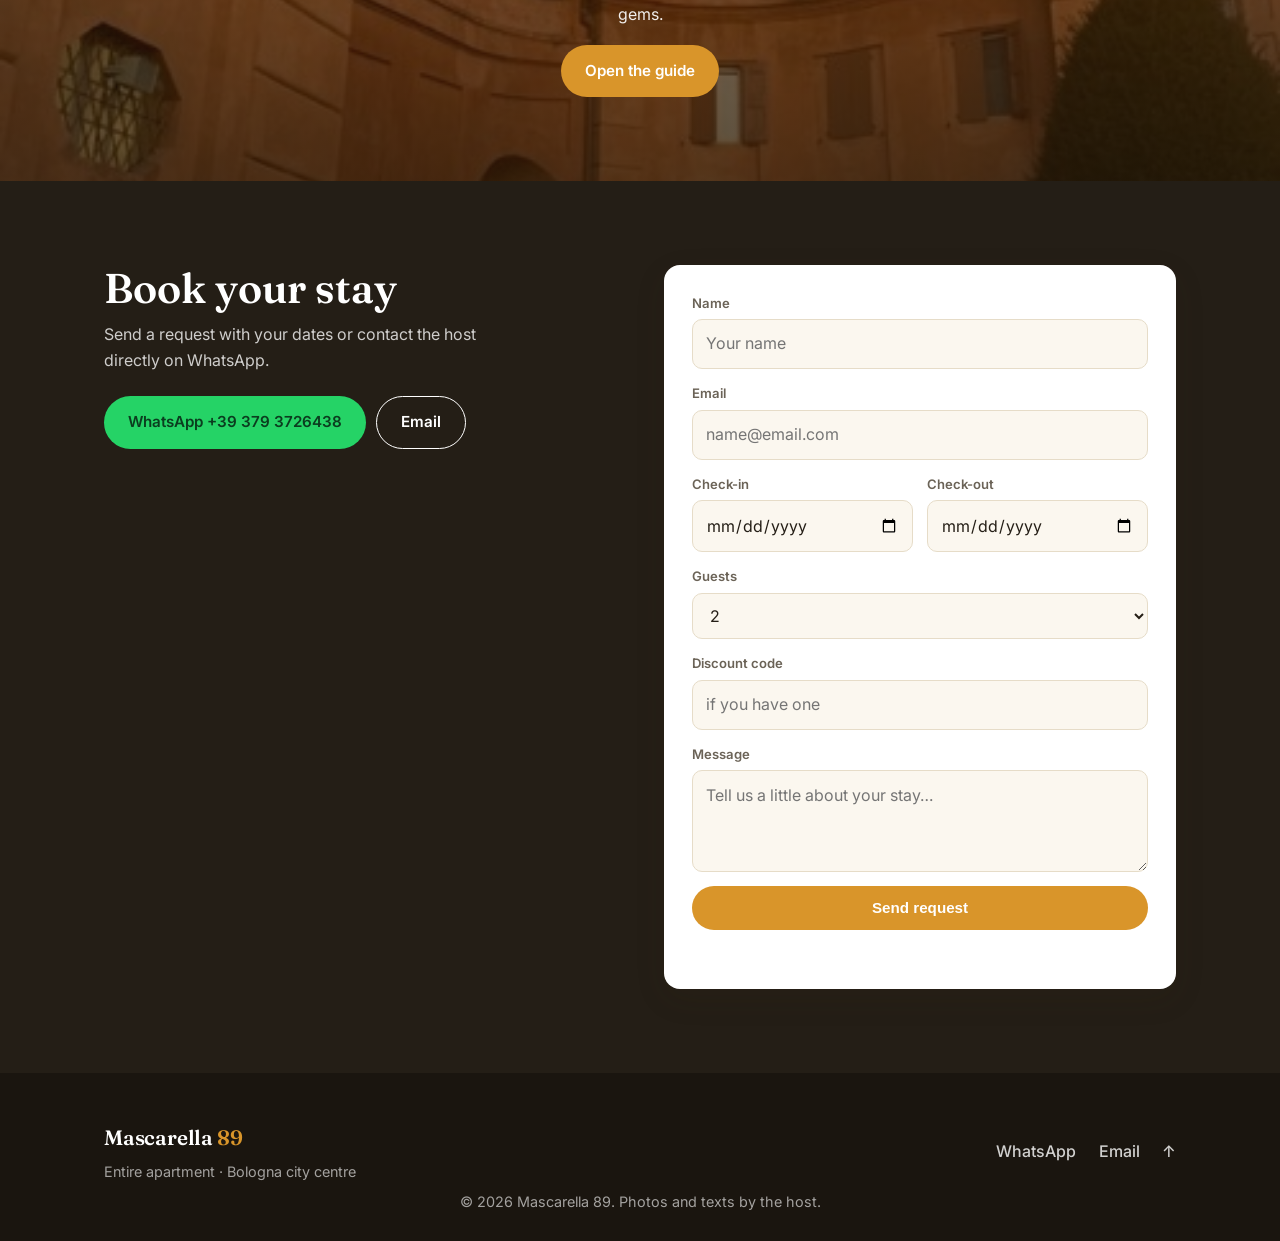
==== commit f8eebf02: "Sezione recensioni sul sito Tutte insieme, con l'indicazione della sistemazione, le prime sei e poi " ====
--- a/index.html
+++ b/index.html
@@ -23,6 +23,7 @@
         <a href="#about" data-i18n="nav_about">L'alloggio</a>
         <a href="#amenities" data-i18n="nav_amenities">Servizi</a>
         <a href="#calendar" data-i18n="nav_calendar">Disponibilità</a>
+        <a href="#reviews" data-i18n="rev_title">Recensioni</a>
         <a href="#location" data-i18n="nav_location">Dove siamo</a>
         <a href="guide.html" data-i18n="nav_guide">Guida</a>
       </nav>
@@ -192,6 +193,18 @@
     </div>
   </section>
 
+  <!-- Le recensioni arrivano dagli annunci Airbnb, importate ogni notte.
+       La sezione resta nascosta finche' non ce ne sono: meglio assente
+       che vuota. -->
+  <section id="reviews" class="section" hidden>
+    <div class="container">
+      <h2 class="section__title" data-i18n="rev_title">Cosa dicono gli ospiti</h2>
+      <p class="section__sub" id="revSub"></p>
+      <div class="reviews" id="revList"></div>
+      <button type="button" class="btn btn--ghost btn--sm" id="revMore" hidden data-i18n="rev_all">Mostra tutte</button>
+    </div>
+  </section>
+
   <section id="book" class="section section--cta">
     <div class="container book">
       <div class="book__intro">
--- a/css/style.css
+++ b/css/style.css
@@ -283,3 +283,13 @@
 .guide-teaser__ov{position:absolute;inset:0;background:linear-gradient(180deg,rgba(20,15,8,.45),rgba(20,15,8,.7))}
 .guide-teaser__in{position:relative;padding:84px 24px;display:flex;flex-direction:column;align-items:center;gap:1.1rem}
 .guide-teaser__in p{color:rgba(255,255,255,.92);max-width:52ch;margin:0}
+
+/* Recensioni importate da Airbnb */
+.reviews{display:grid;grid-template-columns:repeat(auto-fit,minmax(280px,1fr));gap:18px;margin-top:8px}
+.review{margin:0;padding:18px;border:1px solid var(--line);border-radius:12px;background:#fff}
+.review__text{margin:0 0 12px;font-size:.92rem;line-height:1.55}
+.review__by{font-size:.8rem;color:var(--muted)}
+.review__when{margin-left:.4rem}
+.review__unit{display:inline-block;margin-left:.4rem;padding:1px 8px;border-radius:999px;
+  background:var(--cream-2);font-size:.7rem}
+#revMore{margin-top:18px}
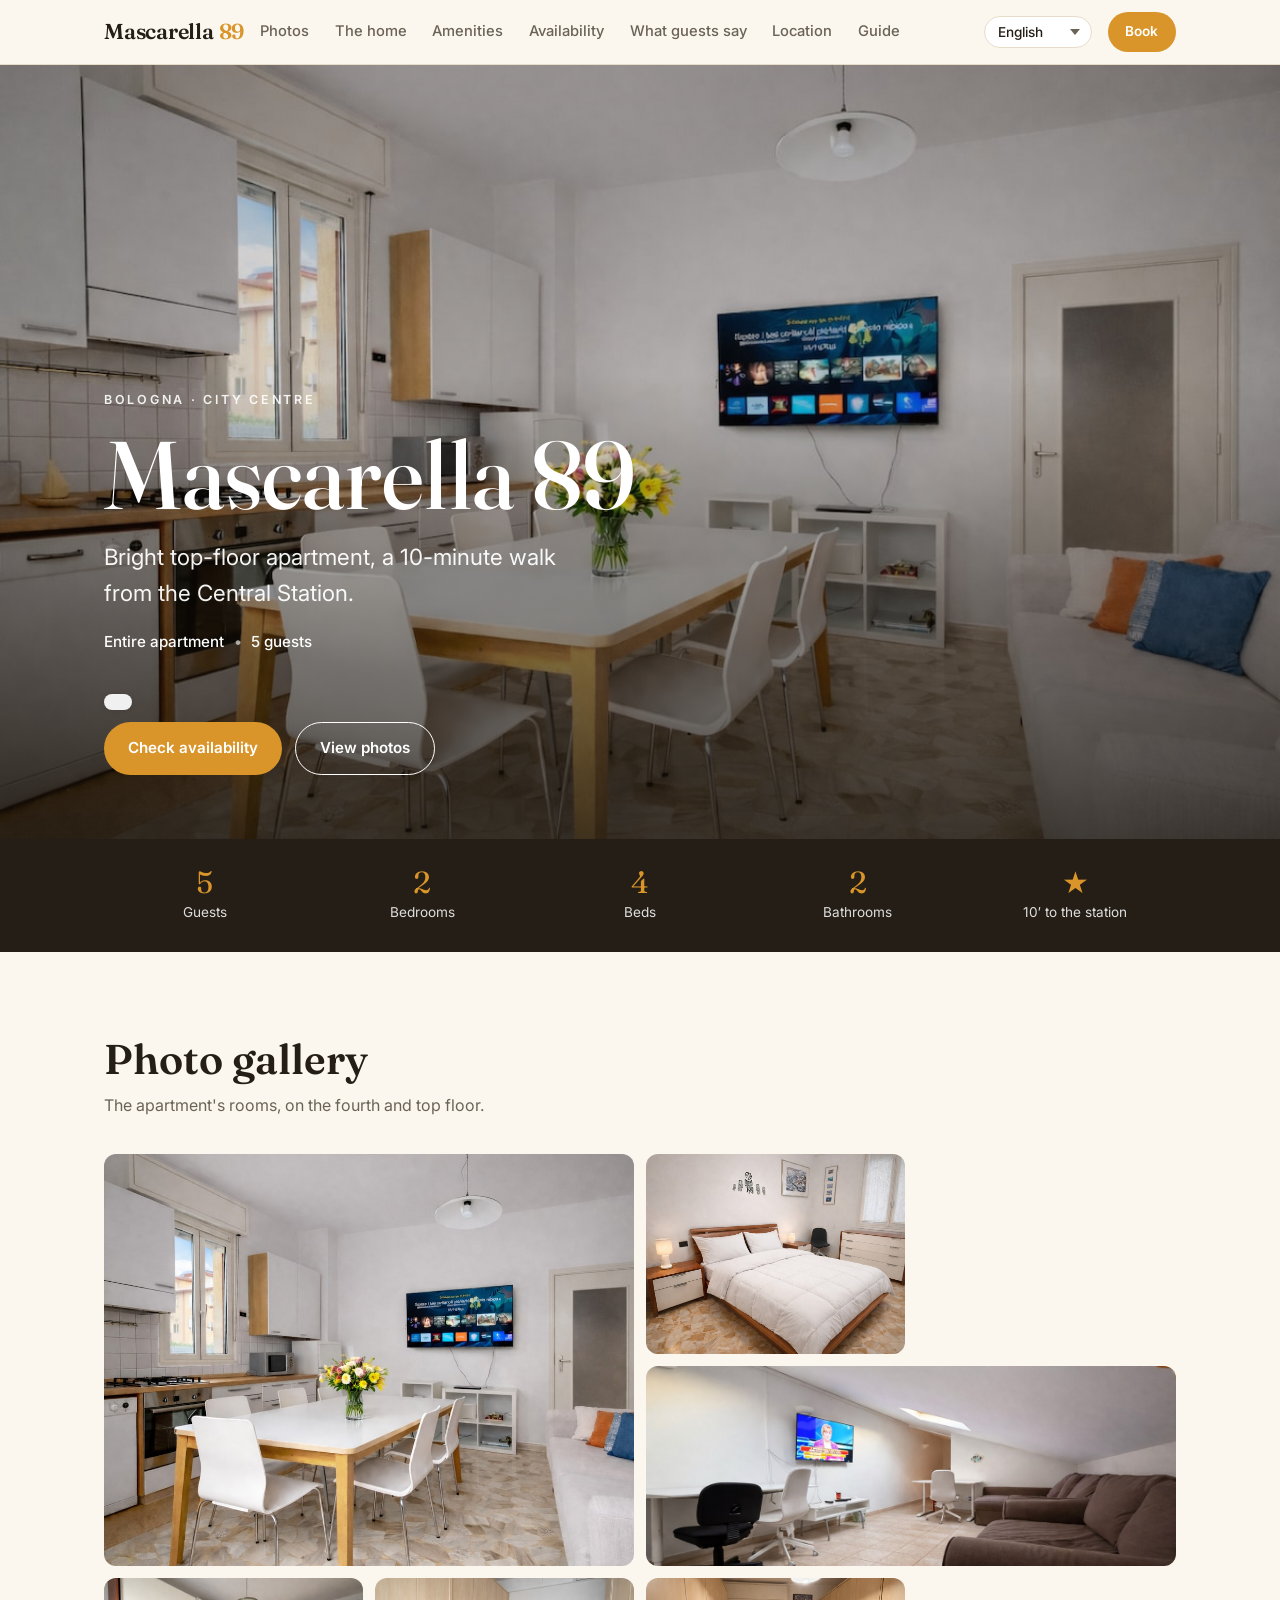
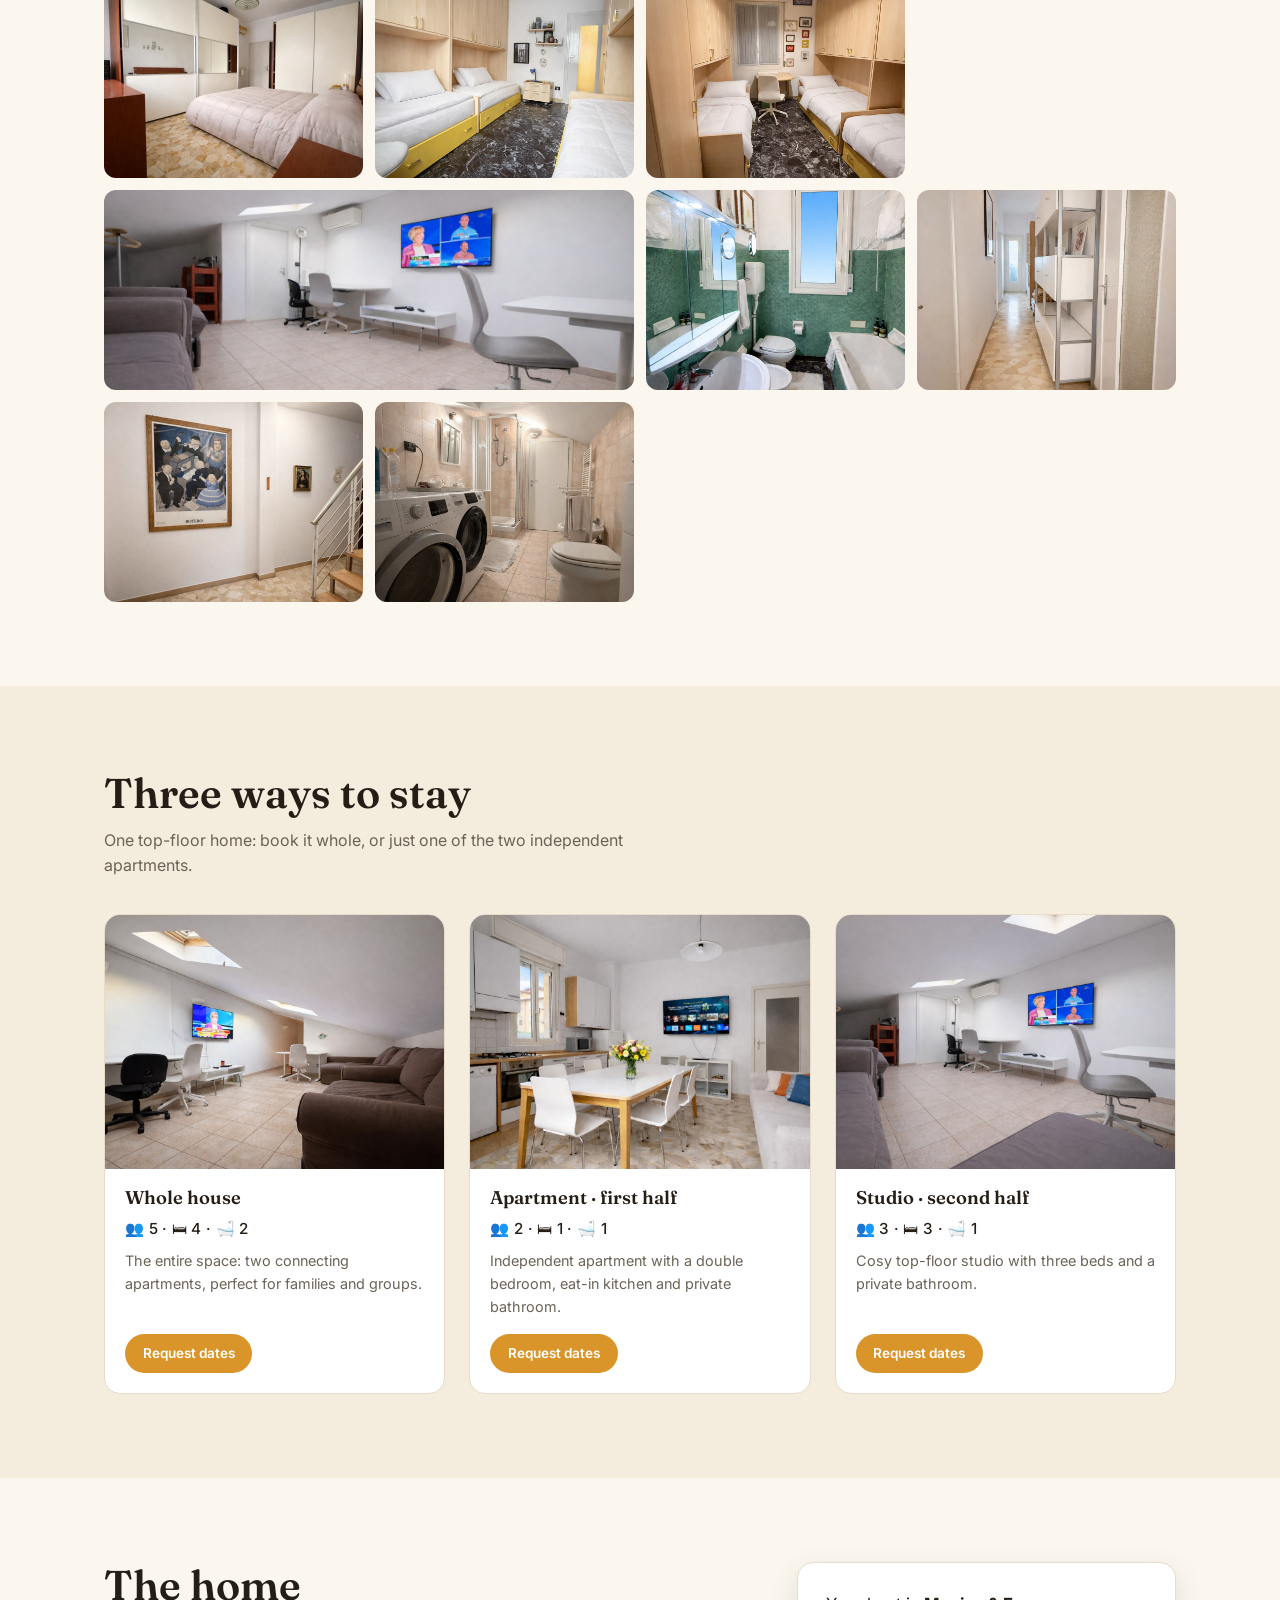
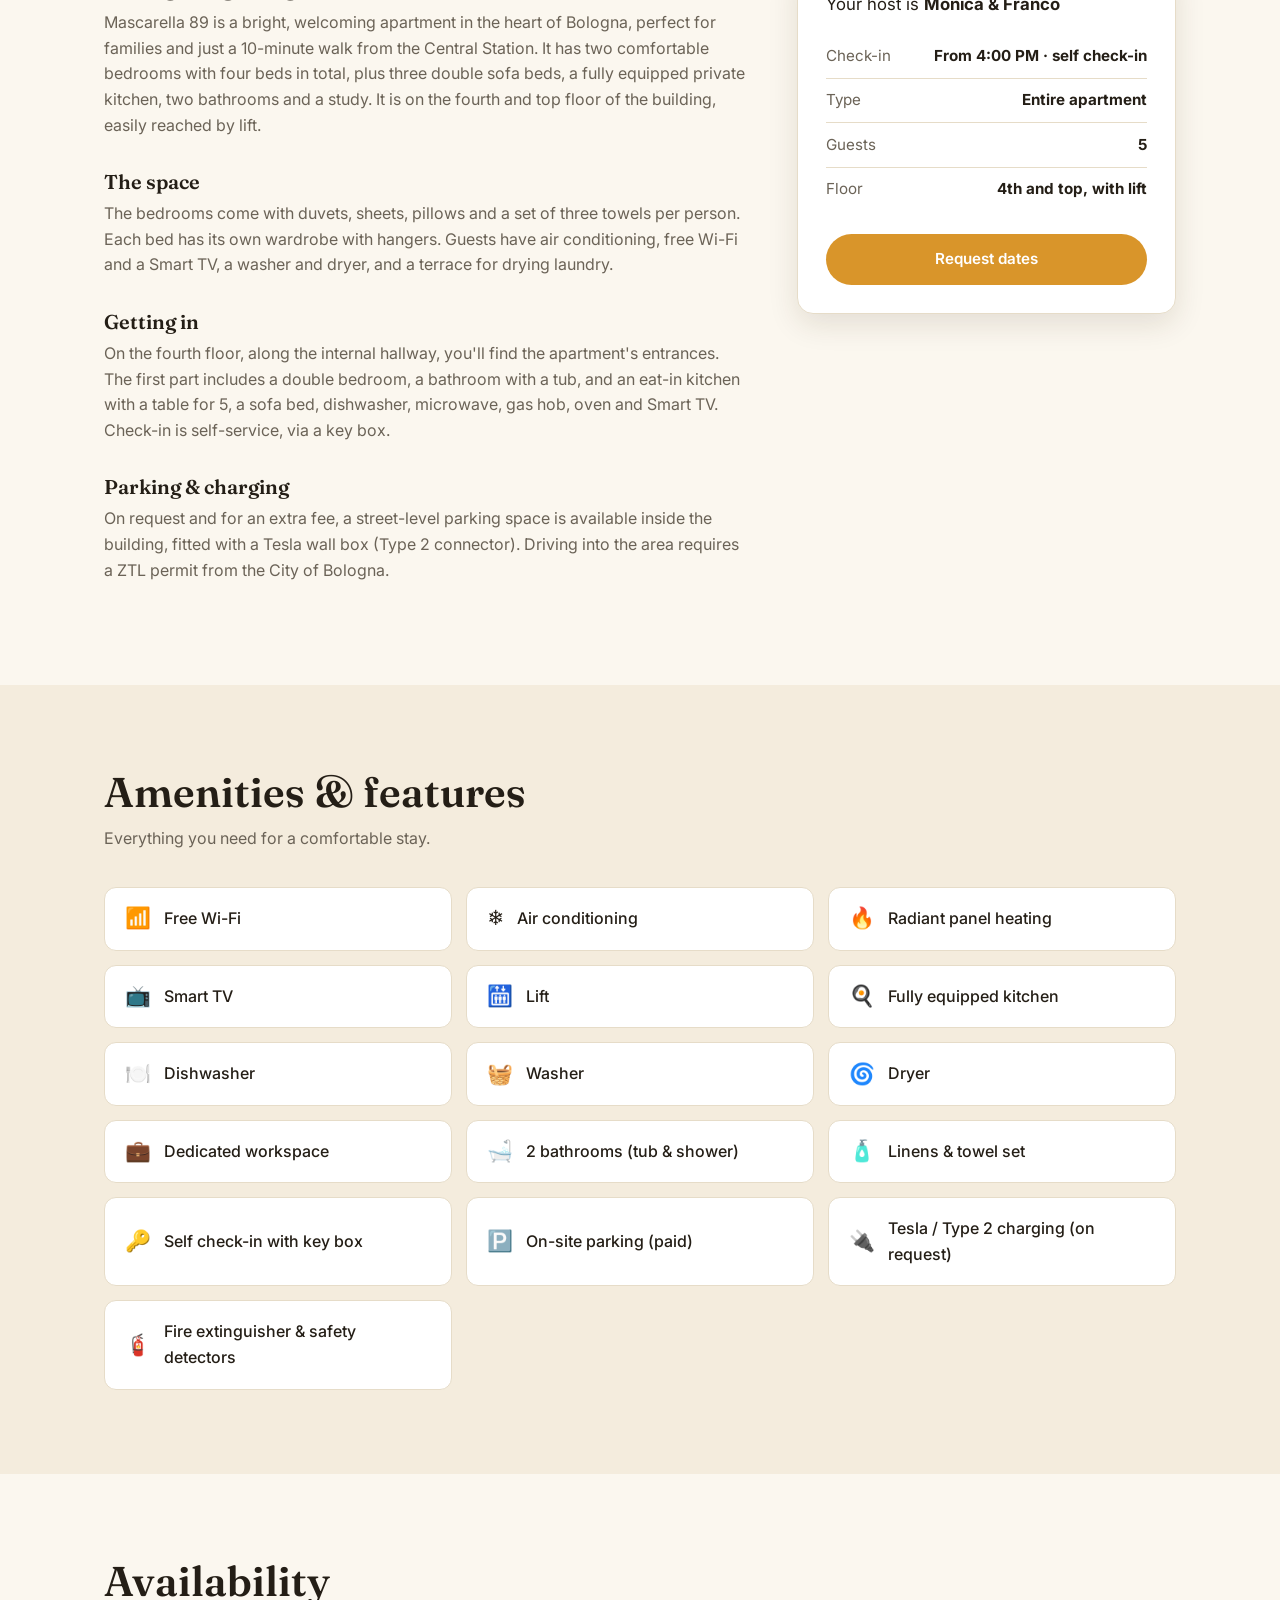
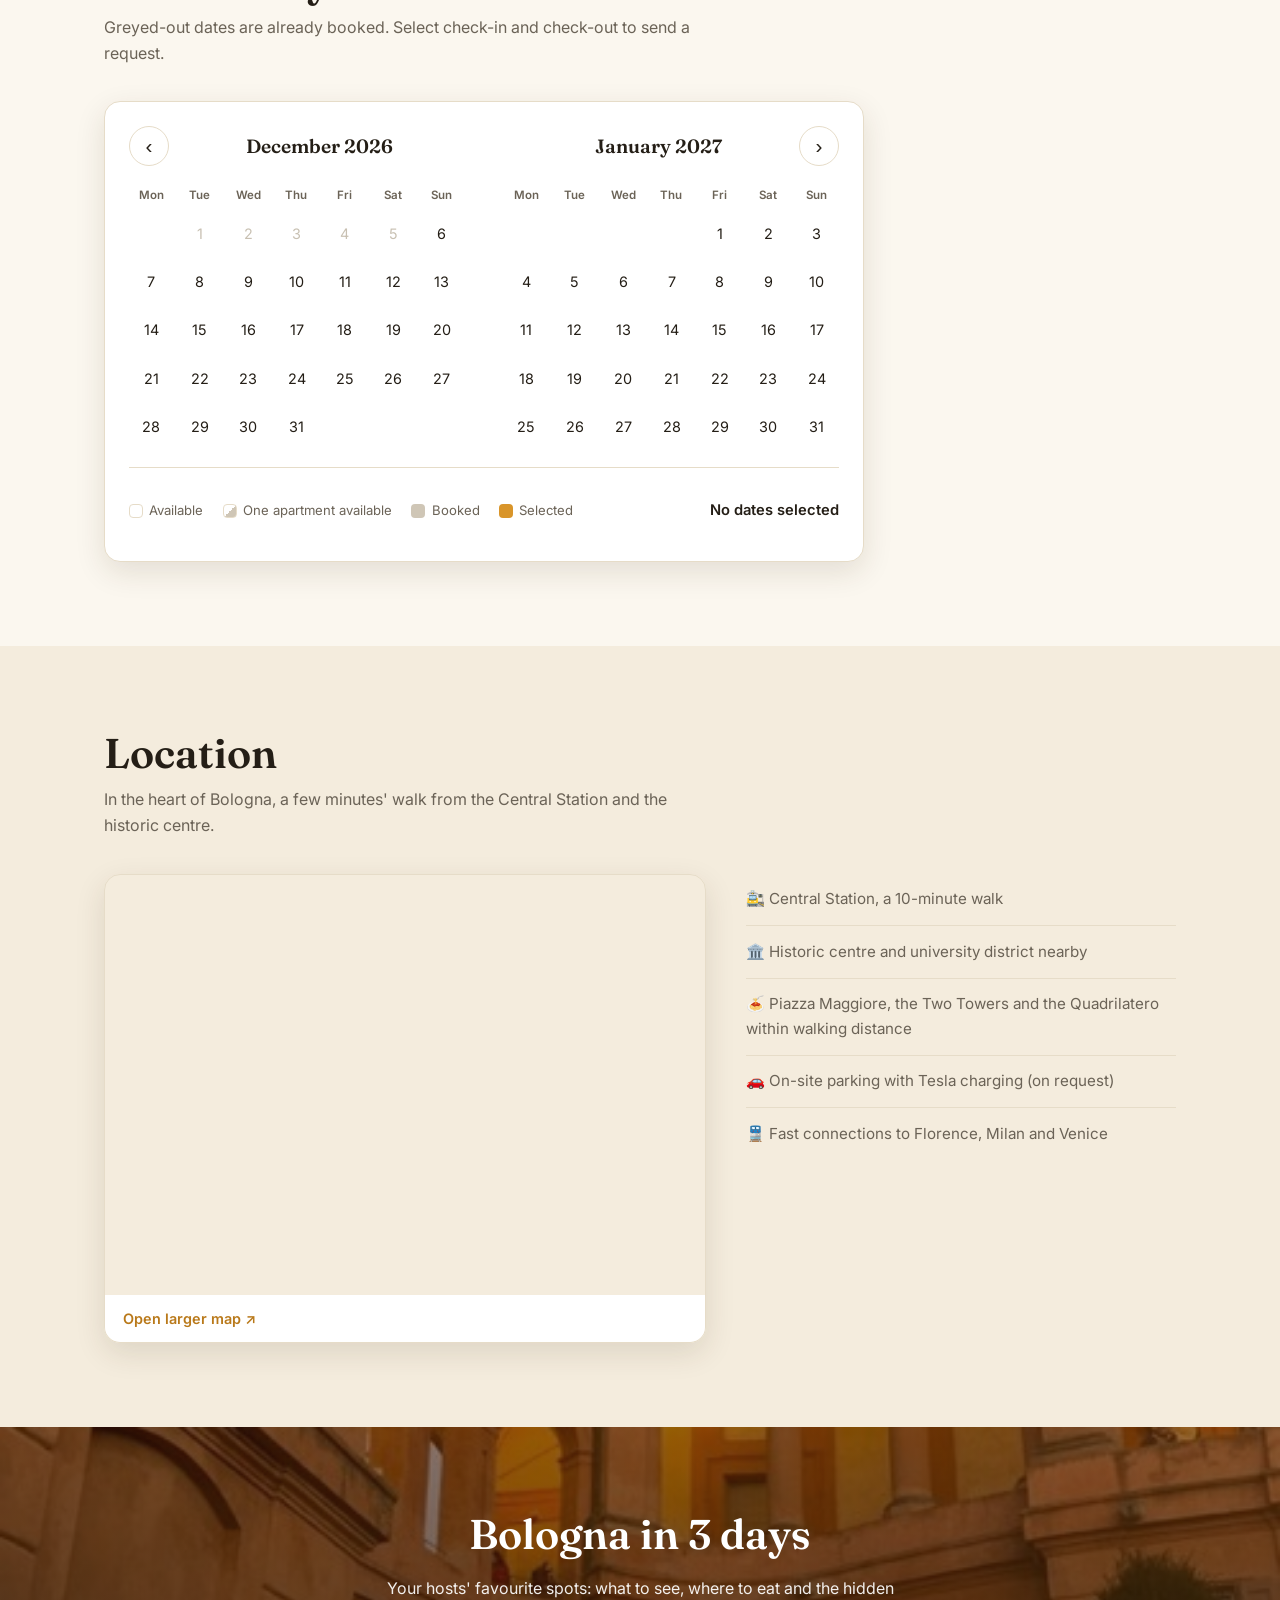
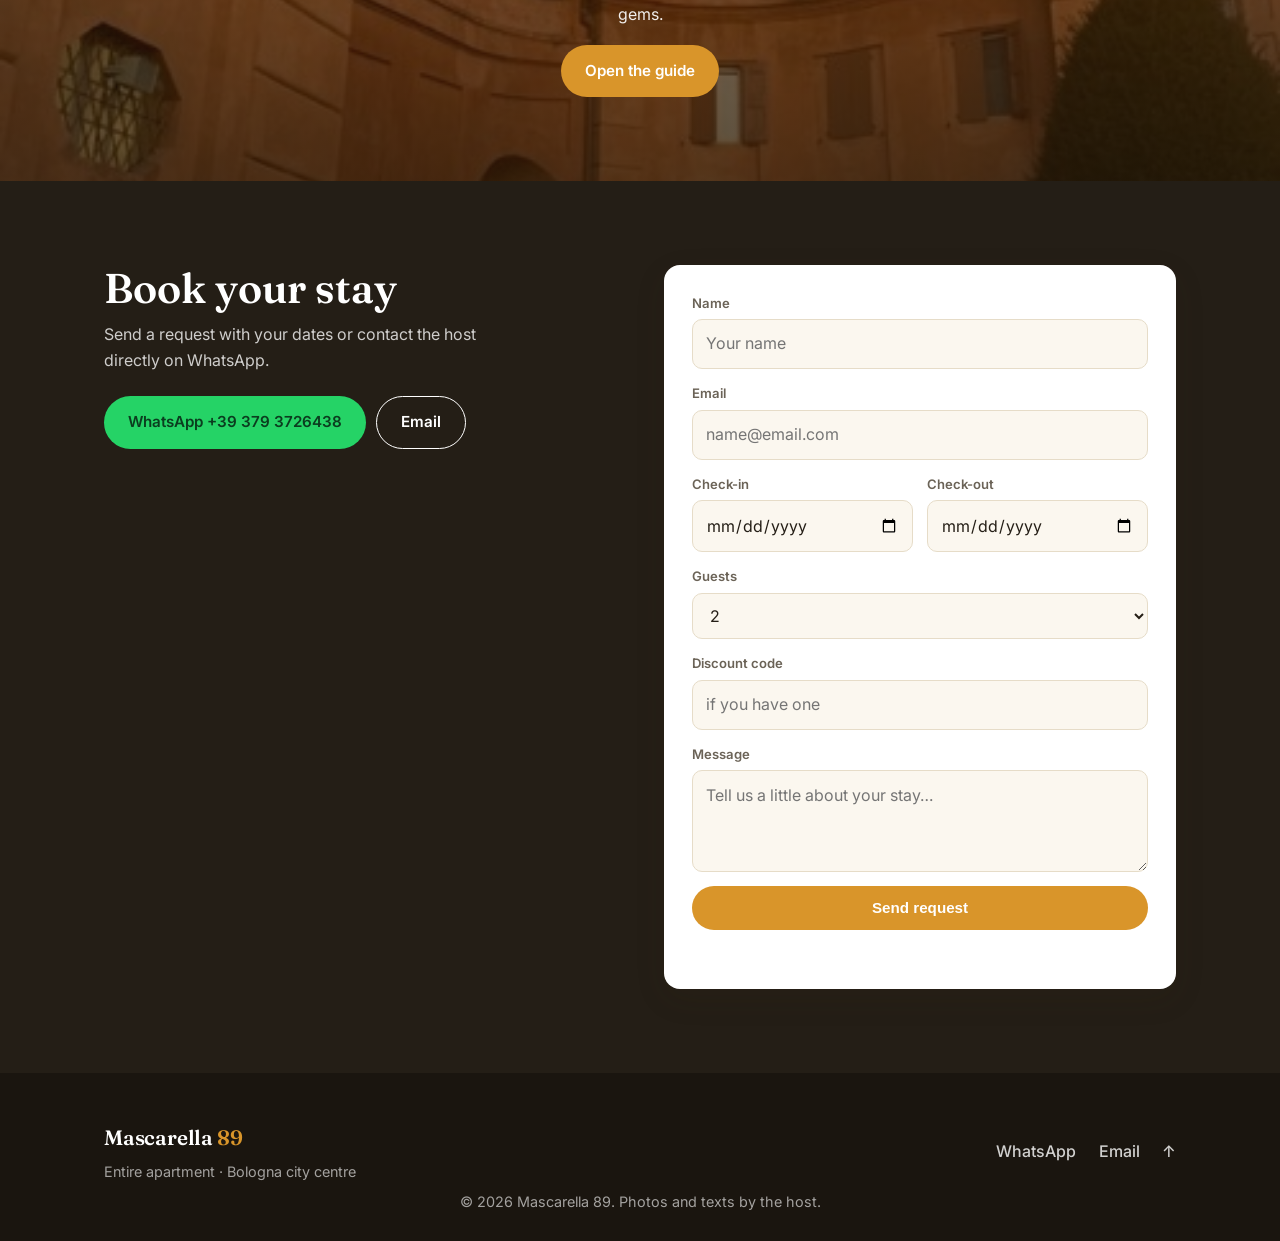
==== commit ef1bec47: "Voto medio in evidenza nella hero, collegato alle recensioni" ====
--- a/index.html
+++ b/index.html
@@ -46,6 +46,9 @@
         <span class="dot">•</span>
         <span data-i18n="hero_guests">5 ospiti</span>
       </div>
+      <!-- Riempito da JS con media e numero reali: resta nascosto se le
+           recensioni non arrivano, invece di mostrare un voto inventato. -->
+      <a class="hero__rating" id="heroRating" href="#reviews" hidden></a>
       <div class="hero__cta">
         <!-- Porta al calendario, non al modulo: chi verifica la disponibilita'
              vuole vedere le date libere e il prezzo, non consegnare i
--- a/css/style.css
+++ b/css/style.css
@@ -293,3 +293,10 @@
 .review__unit{display:inline-block;margin-left:.4rem;padding:1px 8px;border-radius:999px;
   background:var(--cream-2);font-size:.7rem}
 #revMore{margin-top:18px}
+
+/* Voto medio nella hero */
+.hero__rating{display:inline-flex;align-items:baseline;gap:.5rem;margin:14px 0 4px;padding:8px 14px;
+  border-radius:999px;background:rgba(255,255,255,.92);text-decoration:none;color:inherit;
+  box-shadow:0 1px 6px rgba(0,0,0,.12)}
+.hero__rating-num{font-weight:700;font-size:1.05rem;white-space:nowrap}
+.hero__rating-sub{font-size:.8rem;color:var(--muted)}
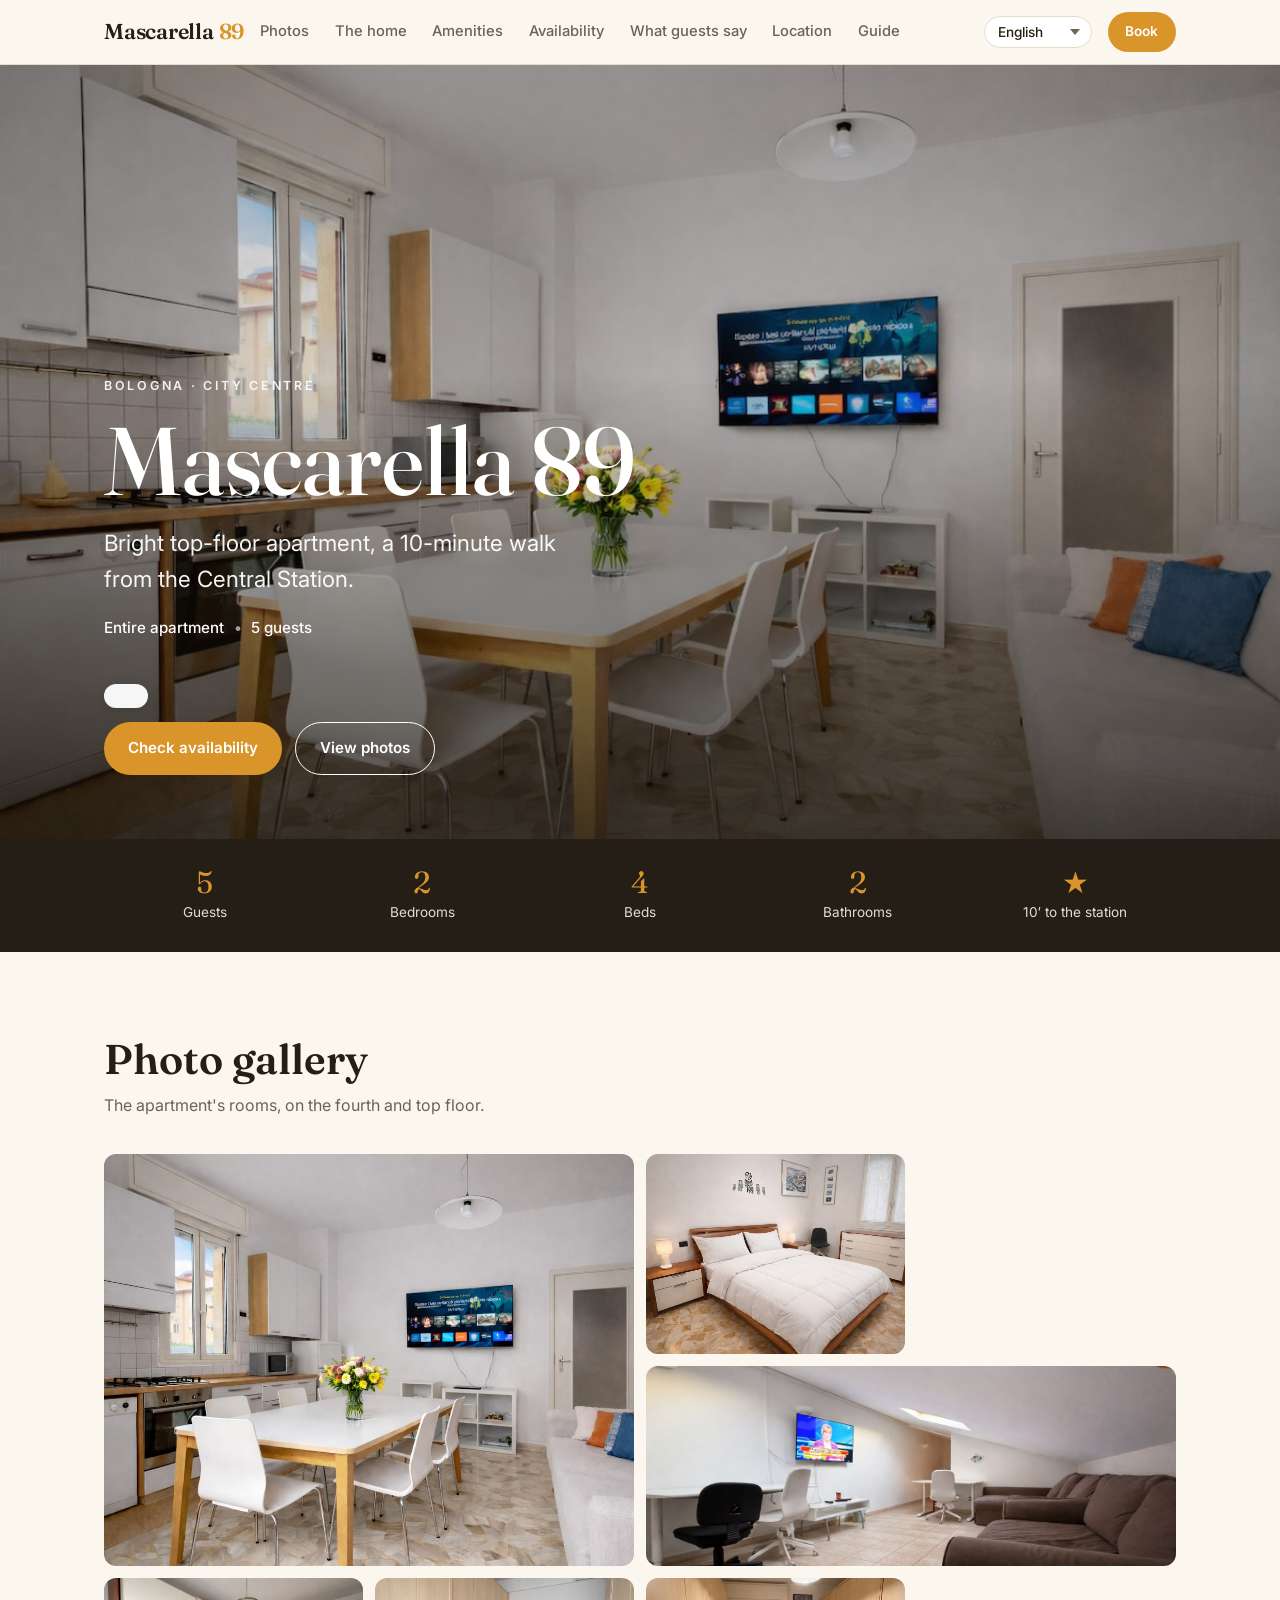
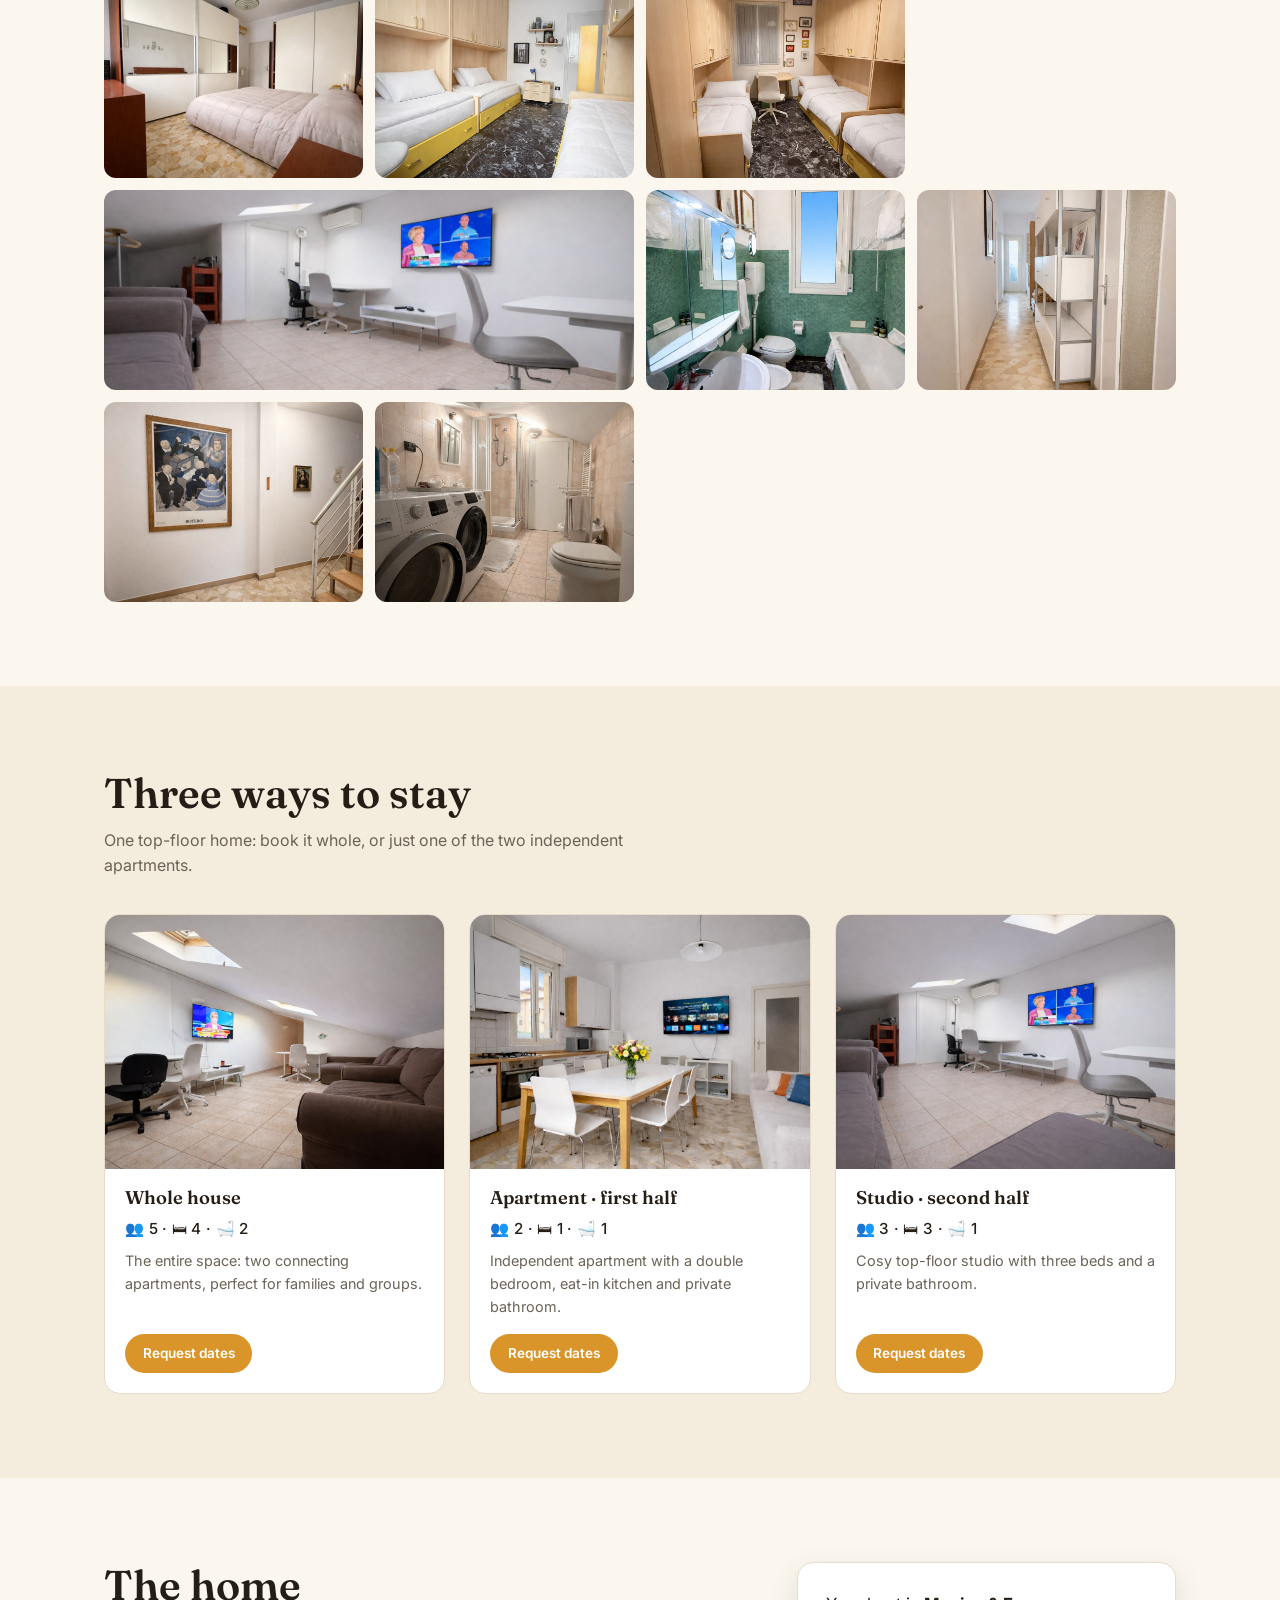
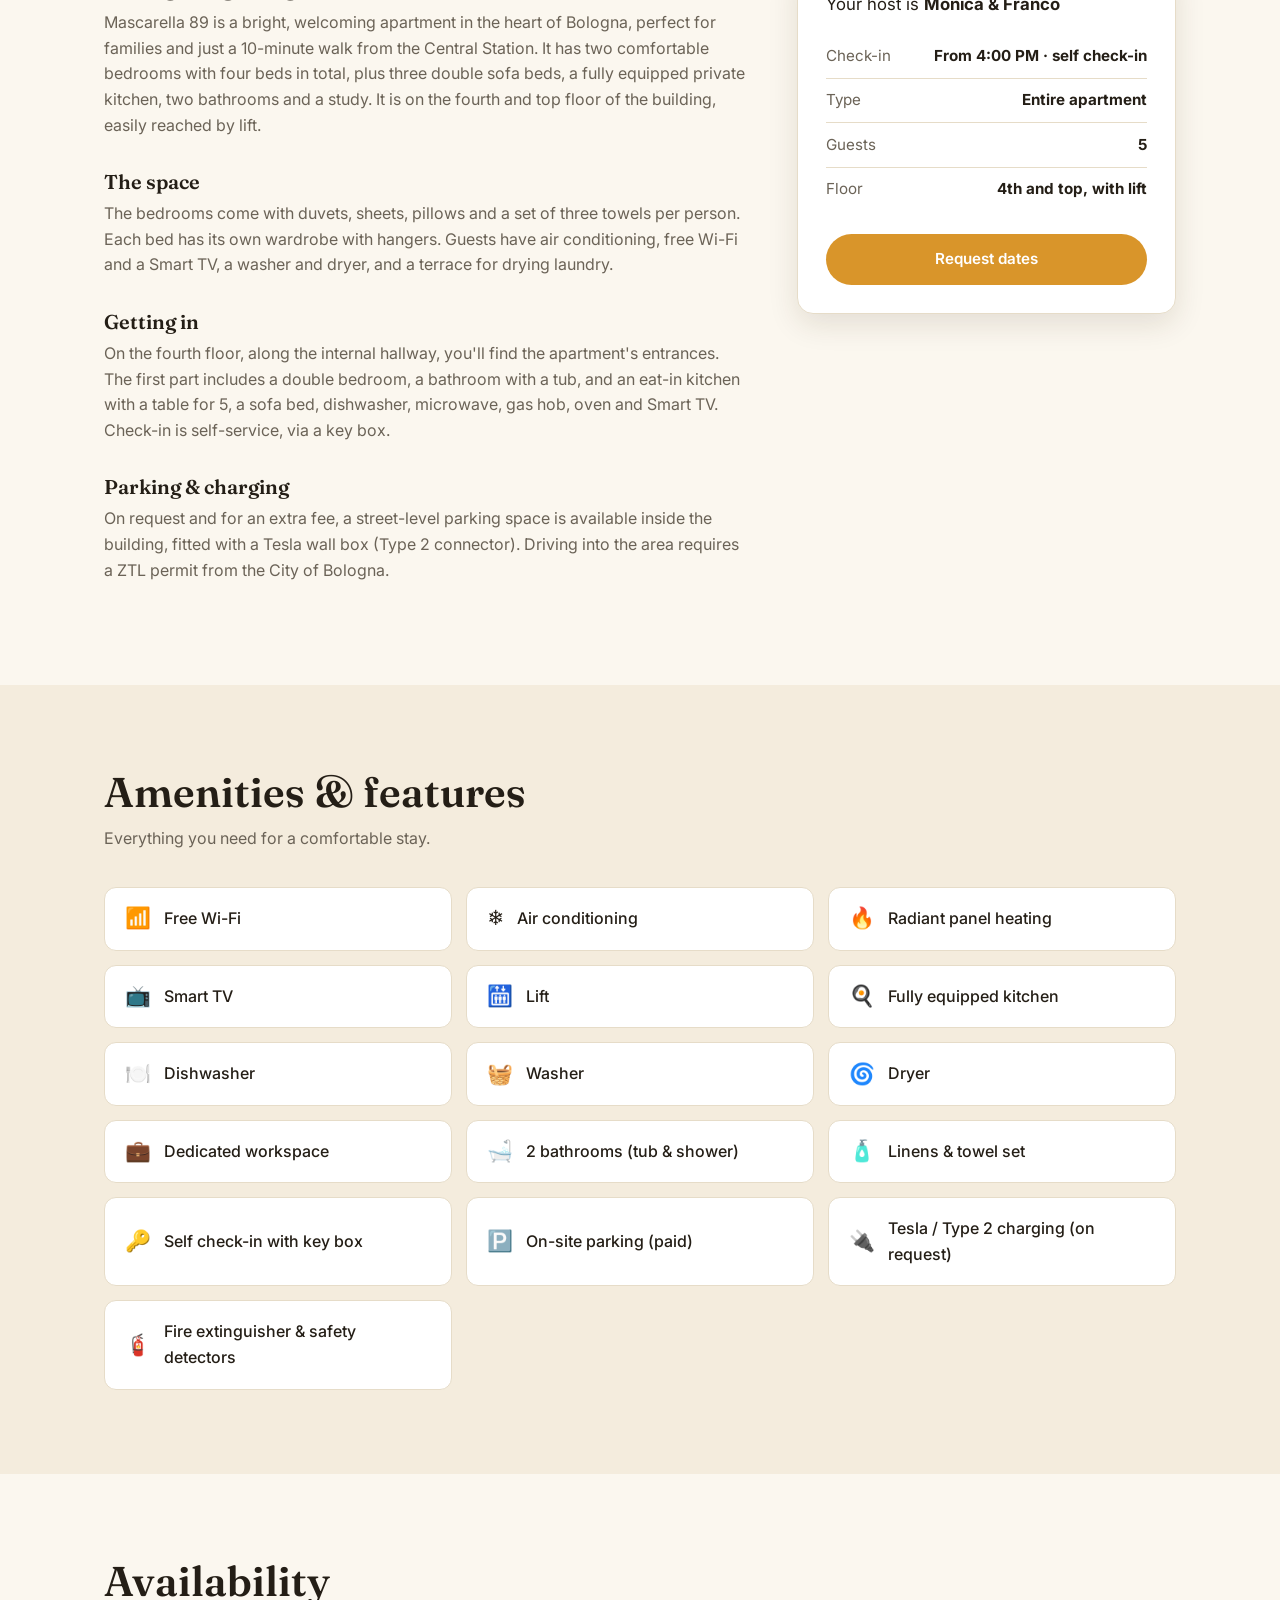
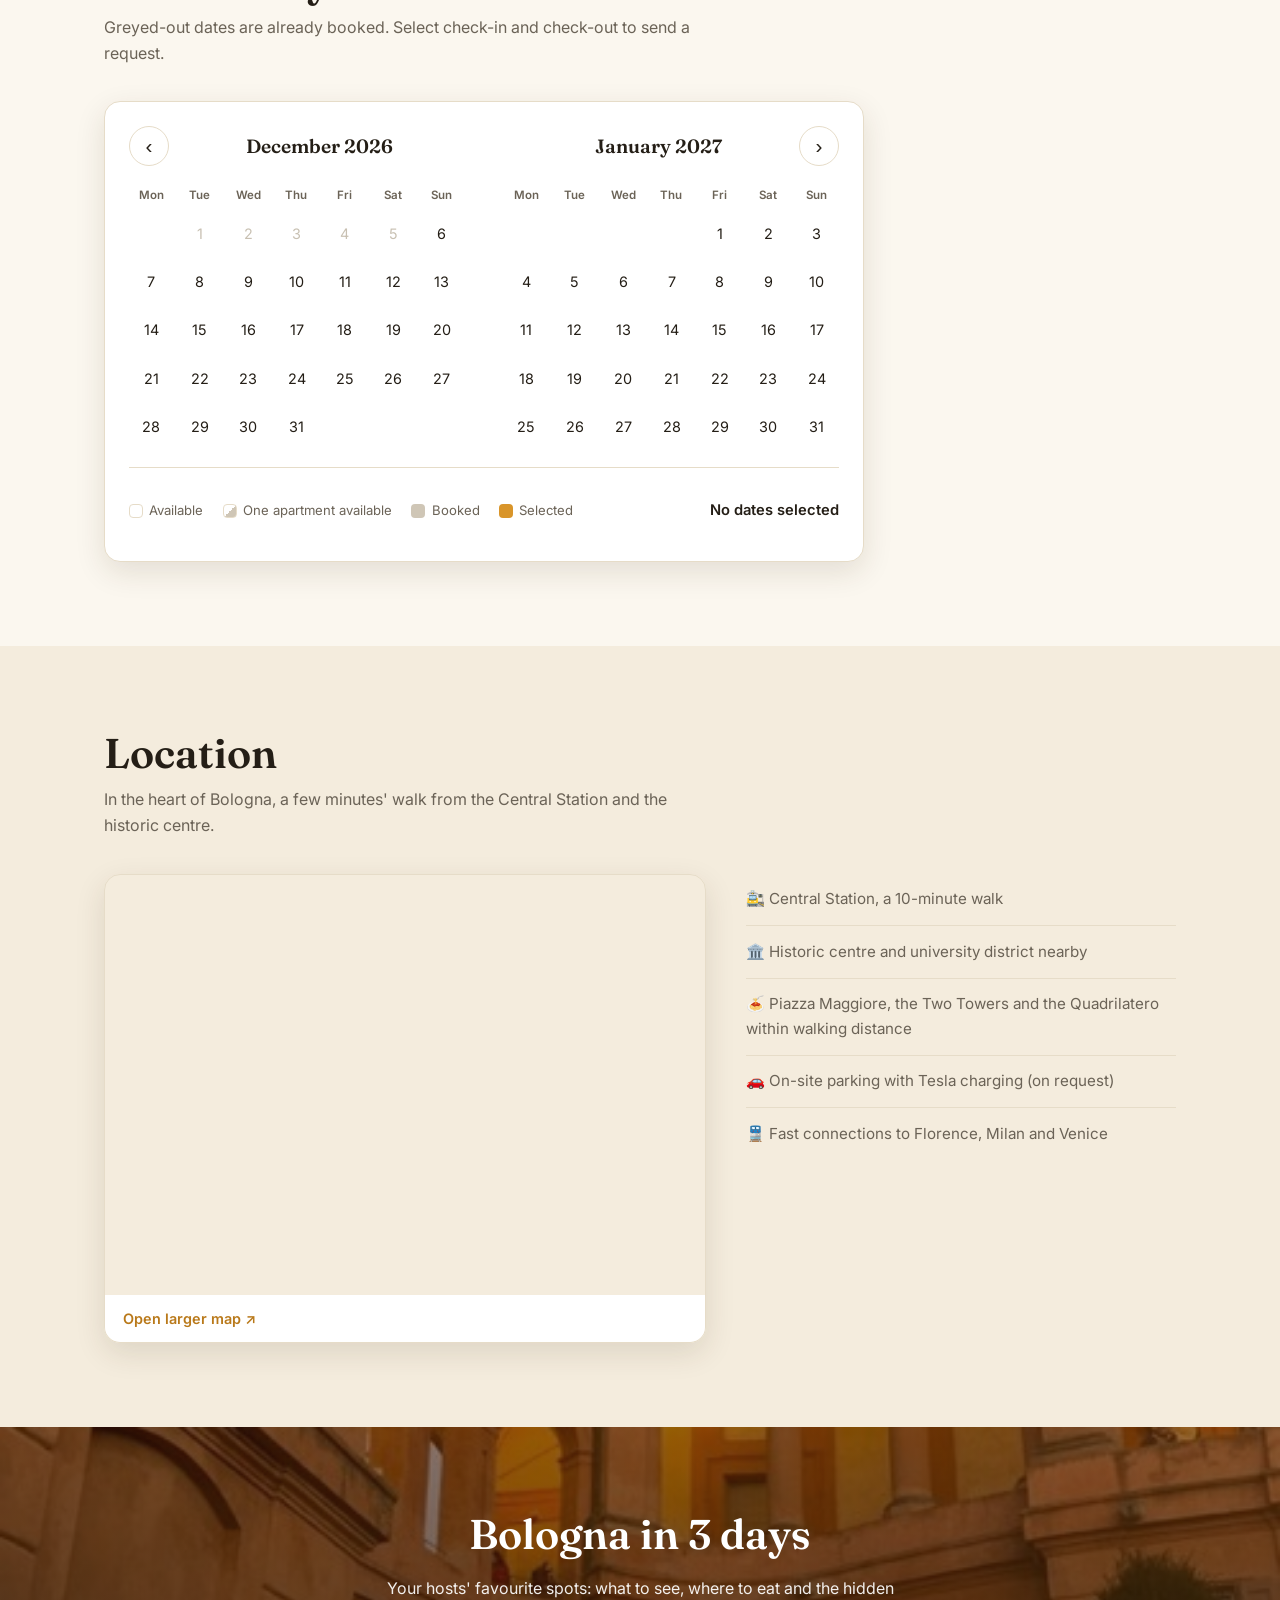
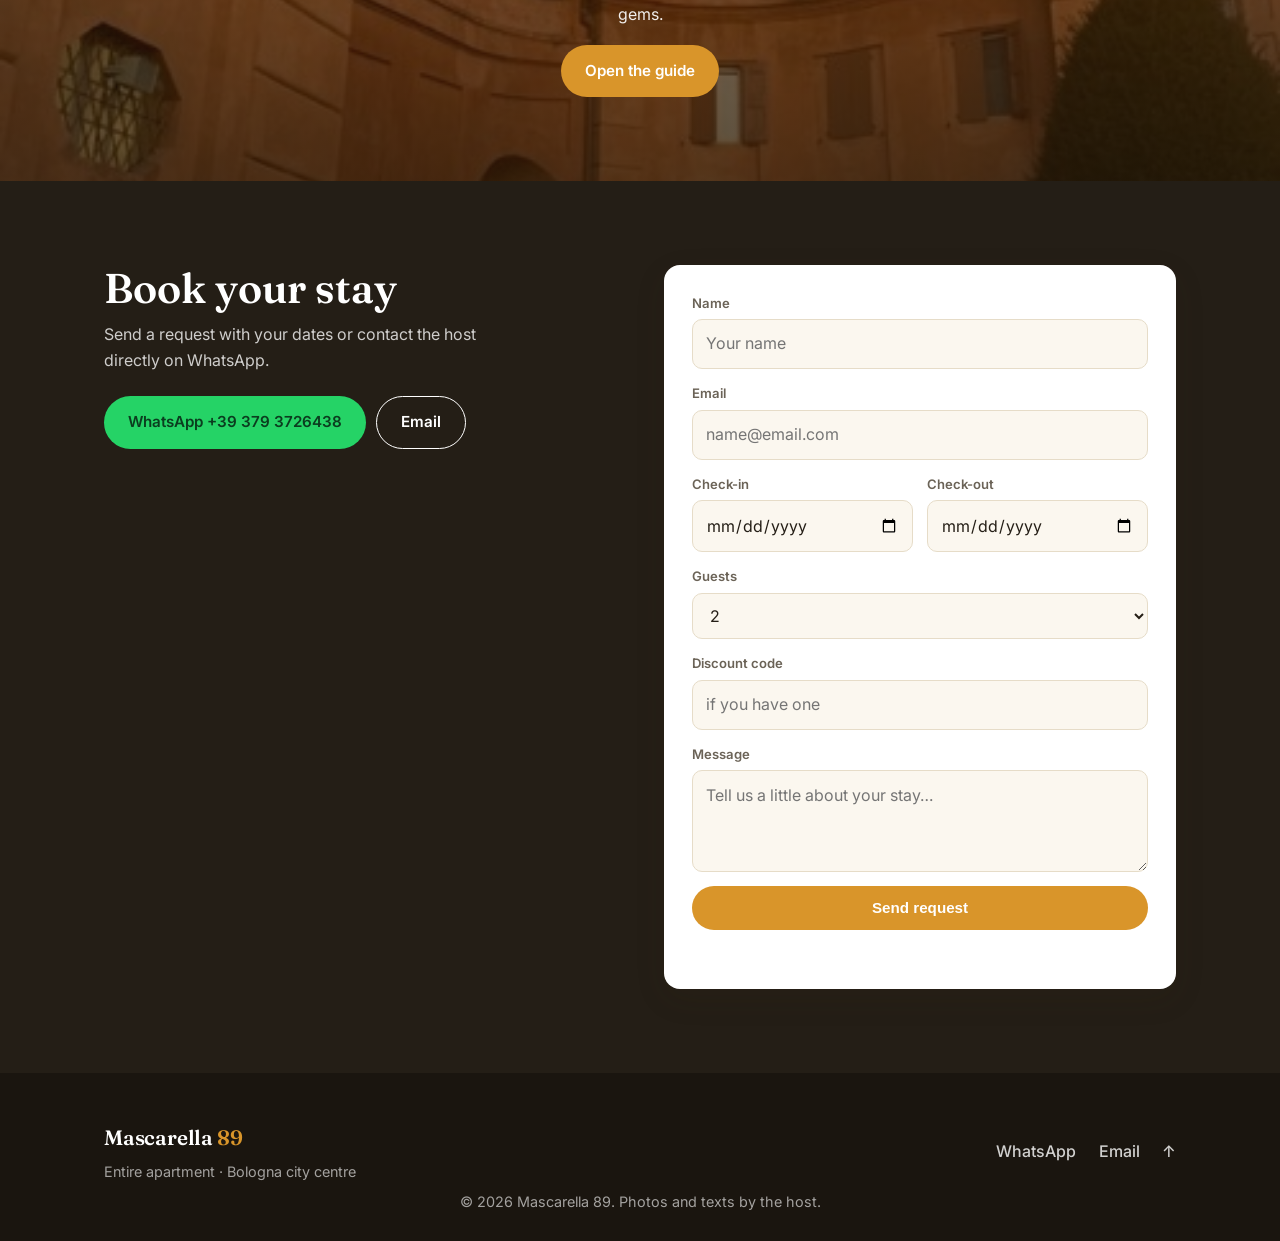
==== commit e3b88da2: "Voto grande nella hero, pulsante recensioni visibile Nella hero resta solo 4,97 su 5, in grande. Il " ====
--- a/index.html
+++ b/index.html
@@ -204,7 +204,9 @@
       <h2 class="section__title" data-i18n="rev_title">Cosa dicono gli ospiti</h2>
       <p class="section__sub" id="revSub"></p>
       <div class="reviews" id="revList"></div>
-      <button type="button" class="btn btn--ghost btn--sm" id="revMore" hidden data-i18n="rev_all">Mostra tutte</button>
+      <div class="reviews__more">
+        <button type="button" class="btn" id="revMore" hidden>Mostra tutte</button>
+      </div>
     </div>
   </section>
 
--- a/css/style.css
+++ b/css/style.css
@@ -292,11 +292,14 @@
 .review__when{margin-left:.4rem}
 .review__unit{display:inline-block;margin-left:.4rem;padding:1px 8px;border-radius:999px;
   background:var(--cream-2);font-size:.7rem}
-#revMore{margin-top:18px}
+/* Il pulsante era un fantasmino in basso a sinistra: nessuno lo vedeva.
+   Centrato e pieno, con dentro quante recensioni restano. */
+.reviews__more{display:flex;justify-content:center;margin-top:24px}
 
 /* Voto medio nella hero */
-.hero__rating{display:inline-flex;align-items:baseline;gap:.5rem;margin:14px 0 4px;padding:8px 14px;
-  border-radius:999px;background:rgba(255,255,255,.92);text-decoration:none;color:inherit;
-  box-shadow:0 1px 6px rgba(0,0,0,.12)}
-.hero__rating-num{font-weight:700;font-size:1.05rem;white-space:nowrap}
-.hero__rating-sub{font-size:.8rem;color:var(--muted)}
+.hero__rating{display:inline-flex;align-items:baseline;gap:.5rem;margin:18px 0 6px;padding:12px 22px;
+  border-radius:999px;background:rgba(255,255,255,.95);text-decoration:none;color:inherit;
+  box-shadow:0 2px 14px rgba(0,0,0,.16)}
+.hero__rating-num{font-weight:800;font-size:1.9rem;line-height:1;white-space:nowrap;letter-spacing:-.01em}
+.hero__rating-sub{font-size:.95rem;color:var(--muted);font-weight:600}
+@media (max-width:640px){.hero__rating-num{font-size:1.6rem}}
